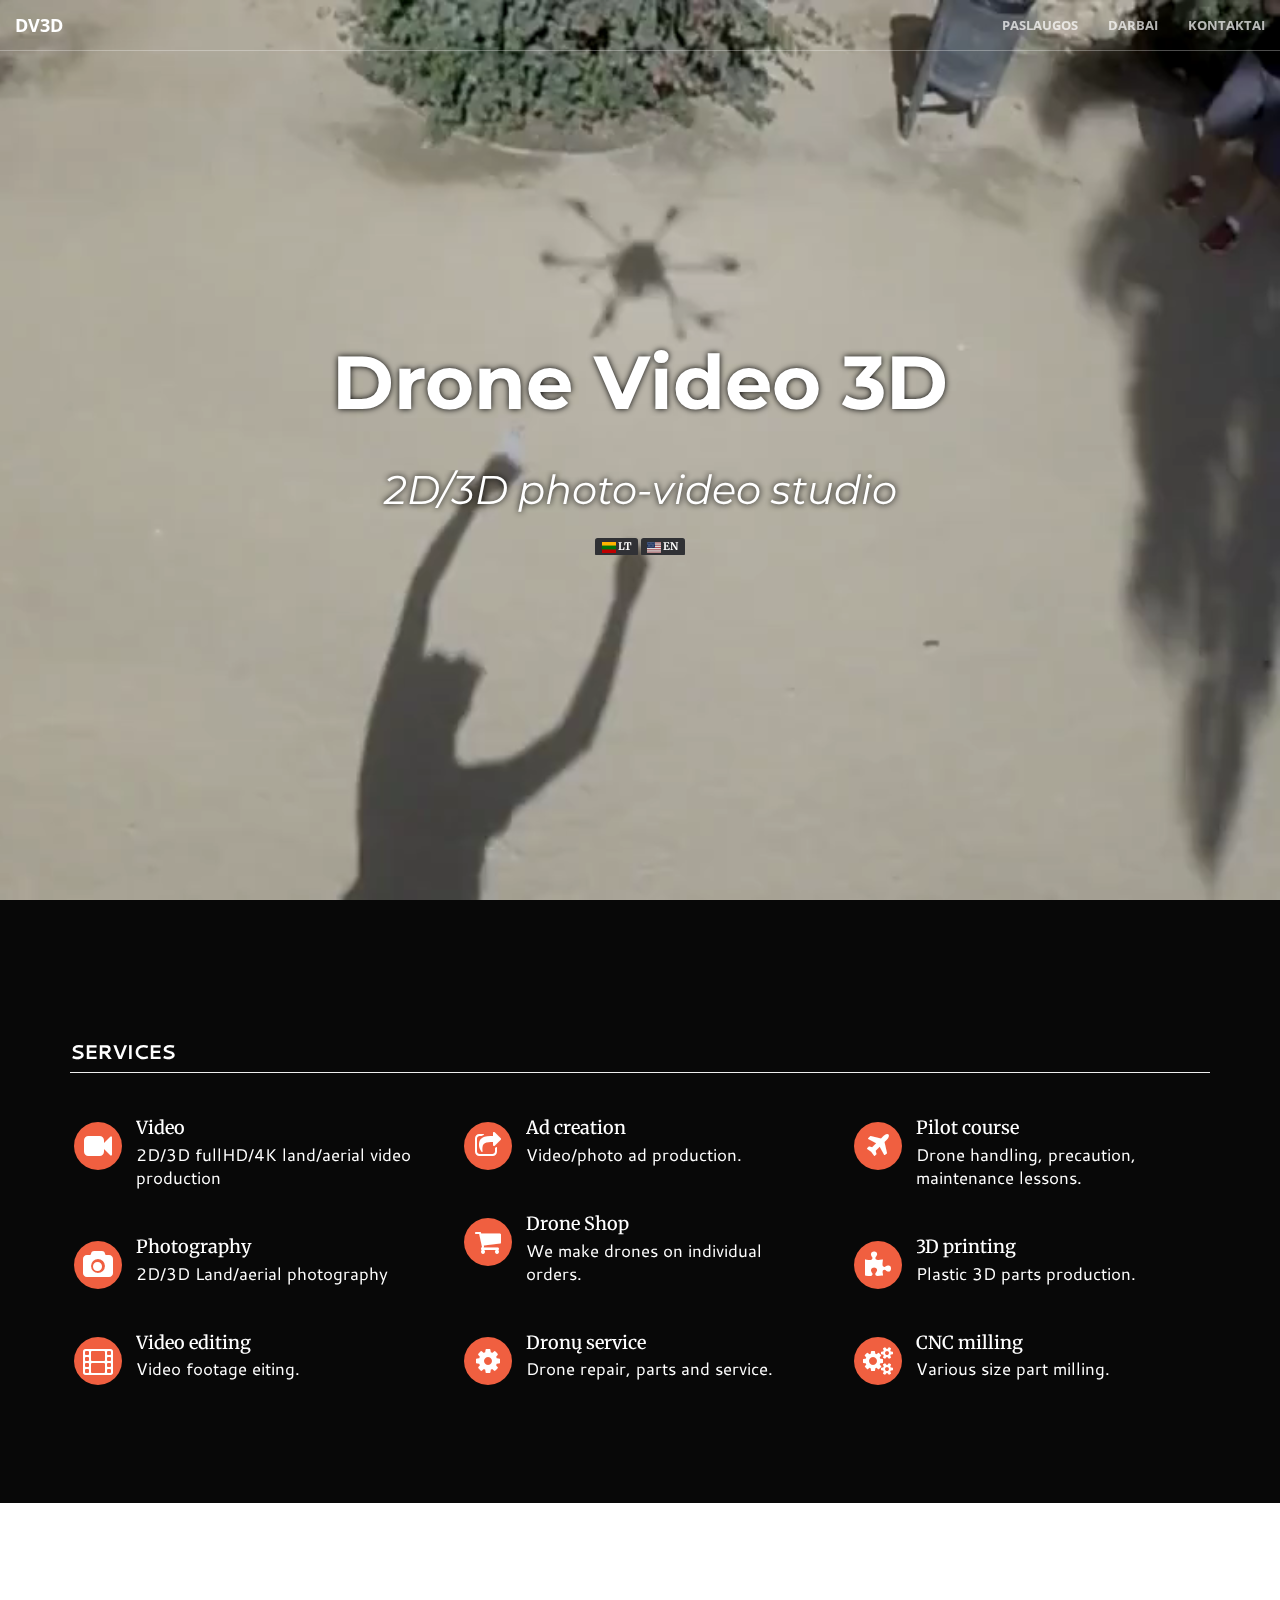
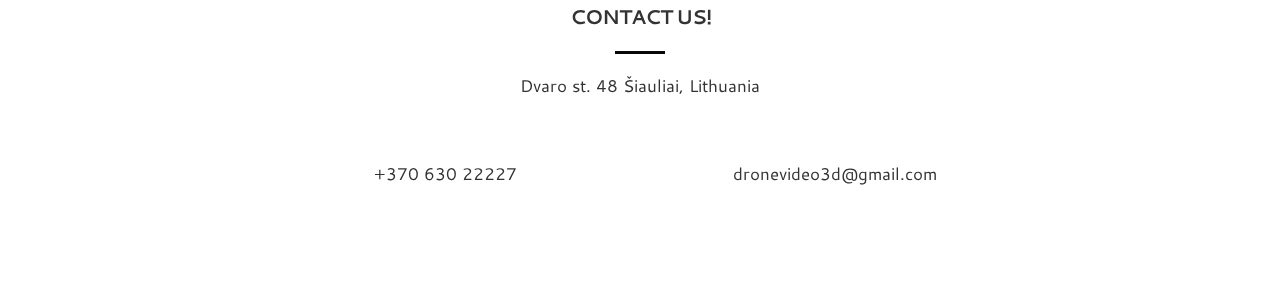
==== index.html @ a20c00ee "f" ====
<!DOCTYPE html>
<html lang="en">

<head>

    <meta charset="utf-8">
    <meta http-equiv="X-UA-Compatible" content="IE=edge">
    <meta name="viewport" content="width=device-width, initial-scale=1 maximum-scale=1, user-scalable=0">
    <meta name="description" content="">
    <meta name="author" content="google.com/+AndriusVenclauskas">
    <meta property="og:title" content="">
<meta property="og:site_name" content="">
<meta property="og:url" content="">
<meta property="og:description" content="">
<meta property="fb:app_id" content="">
<meta property="og:type" content="business.business">
 <meta property="og:image" content="" />
    <link rel="alternate" hreflang="x-default" href="" />
    <link rel="alternate" hreflang="lt" href="" />
    <link rel="alternate" hreflang="en" href="" />
    <link rel="alternate" hreflang="ru" href="" />

    <title>Drone Video 3D</title>

    
    <link rel="stylesheet" href="css/bootstrap.css" type="text/css">
<link href="https://fonts.googleapis.com/css?family=Montserrat:400,700" rel="stylesheet" type="text/css">
    
    <link href='http://fonts.googleapis.com/css?family=Open+Sans:300italic,400italic,600italic,700italic,800italic,400,300,600,700,800' rel='stylesheet' type='text/css'>
    <link href='http://fonts.googleapis.com/css?family=Merriweather:400,300,300italic,400italic,700,700italic,900,900italic' rel='stylesheet' type='text/css'>
    <link rel="stylesheet" href="font-awesome/css/font-awesome.min.css" type="text/css">

    <link href="http://fonts.googleapis.com/css?family=Fjalla+One|Cantarell:400,400italic,700italic,700" rel="stylesheet" type="text/css" />
    <link rel="stylesheet" href="css/animate.min.css" type="text/css">

    
    <link rel="stylesheet" href="css/creative.css" type="text/css">
    <link href="./css/flag-icon.css" rel="stylesheet">
    <!-- HTML5 Shim and Respond.js IE8 support of HTML5 elements and media queries -->
    <!-- WARNING: Respond.js doesn't work if you view the page via file:// -->
    <!--[if lt IE 9]>
    <script language="Javascript">

alert ("Jūsų naudojamos internetės naršyklės versija yra pasenusi!\nAtsinaujinkite naršyklę į vieną iš pateiktų, kad išvengtumėte naršymo sutrikimų:\nFirefox\nChrome\nOpera\nSafari\nInternet explorer 11")
</script>
        <script src="https://oss.maxcdn.com/libs/html5shiv/3.7.0/html5shiv.js"></script>
        <script src="https://oss.maxcdn.com/libs/respond.js/1.4.2/respond.min.js"></script>
    <![endif]-->

</head>

<body id="page-top">

    <nav id="mainNav" class="navbar navbar-default navbar-fixed-top">
        <div class="container-fluid">
            <!-- Brand and toggle get grouped for better mobile display -->
            <div class="navbar-header">
                <button type="button" class="navbar-toggle collapsed" data-toggle="collapse" data-target="#bs-example-navbar-collapse-1">
                    <span class="sr-only">Toggle navigation</span>
                    <span class="icon-bar"></span>
                    <span class="icon-bar"></span>
                    <span class="icon-bar"></span>
                </button>
                <a class="navbar-brand page-scroll" href="#page-top">DV3D</a>
            </div>

            <!-- Collect the nav links, forms, and other content for toggling -->
            <div class="collapse navbar-collapse" id="bs-example-navbar-collapse-1">
                <ul class="nav navbar-nav navbar-right">
                    <li>
                        <a class="page-scroll" href="#about">Paslaugos</a>
                    </li>
                    <li>
                        <a class="page-scroll" href="#portfolio">Darbai</a>
                    </li>
                    <li>
                        <a class="page-scroll" href="#contact">Kontaktai</a>
                    </li>
                </ul>
            </div>
            <!-- /.navbar-collapse -->
        </div>
        <!-- /.container-fluid -->
    </nav>

    <header>
        <video autoplay loop class="vfonas " id="vfonas">
<source src="/img/fopi.mp4" type="video/mp4">
</video>
        <div class="header-content">
            <div class="header-content-inner">
                <div class="intro-heading">Drone Video 3D</div>
            <div class="media">
                <div class="intro-leadin">2D/3D photo-video studio</div>
                <a href="http://www.dronevideo3d.com/lt"><span class="label label-primary"><span class="flag-icon flag-icon-lt"></span> LT</span></a>
                 <a href="http://www.dronevideo3d.com"><span class="label label-primary"><span class="flag-icon flag-icon-us"></span> EN</span></a>
            </div>
            </div>
        </div>
    </header>

    <section class="bg-primary" id="about">
        <div class="container">
            <div class="row">
            <div class="col-lg-12">
                <h2 class="page-header">Services</h2>
            </div>
            <div class="col-md-4">
                <div class="media">
                    <div class="pull-left">
                        <span class="fa-stack fa-2x">
                              <i class="fa fa-circle fa-stack-2x text-primary"></i>
                              <i class="fa fa-video-camera fa-stack-1x fa-inverse"></i>
                        </span> 
                    </div>
                    <div class="media-body">
                        <h4 class="media-heading">Video</h4>
                        <p>2D/3D fullHD/4K land/aerial video production</p>
                    </div>
                </div>
                <div class="media">
                    <div class="pull-left">
                        <span class="fa-stack fa-2x">
                              <i class="fa fa-circle fa-stack-2x text-primary"></i>
                              <i class="fa fa-camera fa-stack-1x fa-inverse"></i>
                        </span> 
                    </div>
                    <div class="media-body">
                        <h4 class="media-heading">Photography</h4>
                        <p>2D/3D Land/aerial photography</p>
                    </div>
                </div>
                <div class="media">
                    <div class="pull-left">
                        <span class="fa-stack fa-2x">
                              <i class="fa fa-circle fa-stack-2x text-primary"></i>
                              <i class="fa fa-film fa-stack-1x fa-inverse"></i>
                        </span> 
                    </div>
                    <div class="media-body">
                        <h4 class="media-heading">Video editing</h4>
                        <p>Video footage eiting. </p>
                    </div>
                </div>
            </div>
            <div class="col-md-4">
                <div class="media">
                    <div class="pull-left">
                        <span class="fa-stack fa-2x">
                              <i class="fa fa-circle fa-stack-2x text-primary"></i>
                              <i class="fa fa-share-square-o fa-stack-1x fa-inverse"></i>
                        </span> 
                    </div>
                    <div class="media-body">
                        <h4 class="media-heading">Ad creation</h4>
                        <p>Video/photo ad production.</p>
                    </div>
                </div>
                <div class="media">
                    <div class="pull-left">
                        <span class="fa-stack fa-2x">
                              <i class="fa fa-circle fa-stack-2x text-primary"></i>
                              <i class="fa fa-shopping-cart fa-stack-1x fa-inverse"></i>
                        </span> 
                    </div>
                    <div class="media-body">
                        <h4 class="media-heading">Drone Shop</h4>
                        <p>We make drones on individual orders.</p>
                    </div>
                </div>
                <div class="media">
                    <div class="pull-left">
                        <span class="fa-stack fa-2x">
                              <i class="fa fa-circle fa-stack-2x text-primary"></i>
                              <i class="fa fa-cog fa-stack-1x fa-inverse"></i>
                        </span> 
                    </div>
                    <div class="media-body">
                        <h4 class="media-heading">Dronų service</h4>
                        <p>Drone repair, parts and service.</p>
                    </div>
                </div>
            </div>
            <div class="col-md-4">
                <div class="media">
                    <div class="pull-left">
                        <span class="fa-stack fa-2x">
                              <i class="fa fa-circle fa-stack-2x text-primary"></i>
                              <i class="fa fa-plane fa-stack-1x fa-inverse"></i>
                        </span> 
                    </div>
                    <div class="media-body">
                        <h4 class="media-heading">Pilot course</h4>
                        <p>Drone handling, precaution, maintenance lessons.</p>
                    </div>
                </div>
                <div class="media">
                    <div class="pull-left">
                        <span class="fa-stack fa-2x">
                              <i class="fa fa-circle fa-stack-2x text-primary"></i>
                              <i class="fa fa-puzzle-piece fa-stack-1x fa-inverse"></i>
                        </span> 
                    </div>
                    <div class="media-body">
                        <h4 class="media-heading">3D printing</h4>
                        <p>Plastic 3D parts production.</p>
                    </div>
                </div>
                <div class="media">
                    <div class="pull-left">
                        <span class="fa-stack fa-2x">
                              <i class="fa fa-circle fa-stack-2x text-primary"></i>
                              <i class="fa fa-cogs fa-stack-1x fa-inverse"></i>
                        </span> 
                    </div>
                    <div class="media-body">
                        <h4 class="media-heading">CNC milling</h4>
                        <p>Various size part milling.</p>
                    </div>
                </div>
            </div>
        </div>
    </section>

    <section class="no-padding" id="portfolio">
        <div class="container-fluid">
            <div class="row no-gutter">
                <div class="col-lg-4 col-sm-6">
                    <a href="#Modal1" class="portfolio-box" data-toggle="modal">
                        <img src="http://i.ytimg.com/vi/PkCYW_QrJqM/0.jpg" class="img-responsive" alt="">
                        <div class="portfolio-box-caption">
                            <div class="portfolio-box-caption-content">
                                <div class="project-category text-faded">
                                    
                                </div>
                                <div class="project-name">
                                    Tarifa - Southernmost point of mainland Europe
                                </div>
                            </div>
                        </div>
                    </a>
                </div>
                <div class="col-lg-4 col-sm-6">
                    <a href="#Modal2" class="portfolio-box" data-toggle="modal">
                        <img src="http://i.ytimg.com/vi/vnoCSV2thCo/0.jpg" class="img-responsive" alt="">
                        <div class="portfolio-box-caption">
                            <div class="portfolio-box-caption-content">
                                <div class="project-category text-faded">
                                    
                                </div>
                                <div class="project-name">
                                    Amazing Drone video from Barcelona (Spain)
                                </div>
                            </div>
                        </div>
                    </a>
                </div>
                <div class="col-lg-4 col-sm-6">
                    <a href="#Modal3" class="portfolio-box" data-toggle="modal">
                        <img src="http://i.ytimg.com/vi/WgHYADia45c/0.jpg" class="img-responsive" alt="">
                        <div class="portfolio-box-caption">
                            <div class="portfolio-box-caption-content">
                                <div class="project-category text-faded">
                                    
                                </div>
                                <div class="project-name">
                                    Amazing Gibraltar (UK) with Drone multicopte
                                </div>
                            </div>
                        </div>
                    </a>
                </div>
                <div class="col-lg-4 col-sm-6">
                    <a href="#Modal4" class="portfolio-box" data-toggle="modal">
                        <img src="http://i.ytimg.com/vi/huvR7VLXQR0/0.jpg" class="img-responsive" alt="">
                        <div class="portfolio-box-caption">
                            <div class="portfolio-box-caption-content">
                                <div class="project-category text-faded">
                                    
                                </div>
                                <div class="project-name">
                                    Amazing Venise (Italy) from bird's-eye view
                                </div>
                            </div>
                        </div>
                    </a>
                </div>
                <div class="col-lg-4 col-sm-6">
                    <a href="#Modal5" class="portfolio-box" data-toggle="modal">
                        <img src="http://i.ytimg.com/vi/MnzIFCJSdZc/0.jpg" class="img-responsive" alt="">
                        <div class="portfolio-box-caption">
                            <div class="portfolio-box-caption-content">
                                <div class="project-category text-faded">
                                    
                                </div>
                                <div class="project-name">
                                    Amazing Drone video from Barcelona 3D
                                </div>
                            </div>
                        </div>
                    </a>
                </div>
                <div class="col-lg-4 col-sm-6">
                    <a href="#Modal6" class="portfolio-box" data-toggle="modal">
                        <img src="http://i.ytimg.com/vi/V2Mudc_g12U/0.jpg" class="img-responsive" alt="">
                        <div class="portfolio-box-caption">
                            <div class="portfolio-box-caption-content">
                                <div class="project-category text-faded">
                                    
                                </div>
                                <div class="project-name">
                                    Amazing Venise (Italy) 3D
                                </div>
                            </div>
                        </div>
                    </a>
                </div>
            </div>
        </div>
    </section>
   <!-- <aside>
<div class="container">
            <div class="row">
                <div class="col-md-3 col-sm-6">
                    <a href="#">
                        <img src="img/logos/envato.jpg" class="img-responsive" alt="">
                    </a>
                </div>
                <div class="col-md-3 col-sm-6">
                    <a href="#">
                        <img src="img/logos/designmodo.jpg" class="img-responsive" alt="">
                    </a>
                </div>
                <div class="col-md-3 col-sm-6">
                    <a href="#">
                        <img src="img/logos/themeforest.jpg" class="img-responsive" alt="">
                    </a>
                </div>
                <div class="col-md-3 col-sm-6">
                    <a href="#">
                        <img src="img/logos/creative-market.jpg" class="img-responsive" alt="">
                    </a>
                </div>
            </div>
        </div>
        </aside> -->
    

    <section id="contact">
        <div class="container">
            <div class="row">
                <div class="col-lg-8 col-lg-offset-2 text-center">
                    <h2 class="section-heading">Contact us!</h2>
                    <hr class="primary">
                    <p>Dvaro st. 48 Šiauliai, Lithuania</p>
                </div>
                <div class="col-lg-4 col-lg-offset-2 text-center">
                    <i class="fa fa-phone fa-3x wow bounceIn"></i>
                    <p>+370 630 22227</p>
                </div>
                <div class="col-lg-4 text-center">
                    <i class="fa fa-envelope-o fa-3x wow bounceIn" data-wow-delay=".1s"></i>
                    <p>dronevideo3d@gmail.com</p>
                </div>
            </div>
        </div>
    </section>


<!-- Modal 1 -->
    <div class="modal fade" id="Modal1" tabindex="-1" role="dialog" aria-hidden="true">
        <div class="modal-dialog">
        <div class="modal-content">
            
                        <div class="modal-body">   
                               <div class="flex-video widescreen"> 
                            <iframe src="https://www.youtube.com/embed/PkCYW_QrJqM" frameborder="0" allowfullscreen></iframe>
                        </div>
                            <div class="modal-footer">
                            <div class="text-center">
                            <button type="button" class="btn btn-primary" data-dismiss="modal"><i class="fa fa-times"></i> Close</button>
                           </div> 
                           </div>
                        </div>
        </div>
        </div>
    </div>
<!-- Modal 2 -->
    <div class="modal fade" id="Modal2" tabindex="-1" role="dialog" aria-hidden="true">
        <div class="modal-dialog">
        <div class="modal-content">
            
                        <div class="modal-body">  
                        <div class="flex-video widescreen"> 
                            <iframe src="https://www.youtube.com/embed/vnoCSV2thCo" frameborder="0" allowfullscreen></iframe>
                        </div>
                            <div class="modal-footer">
                            <div class="text-center">
                            <button type="button" class="btn btn-primary" data-dismiss="modal"><i class="fa fa-times"></i> Close</button>
                           </div> 
                           </div>
                        </div>
        </div>
        </div>
    </div>
    <!-- Modal 3 -->
    <div class="modal fade" id="Modal3" tabindex="-1" role="dialog" aria-hidden="true">
        <div class="modal-dialog">
        <div class="modal-content">
            
                        <div class="modal-body">  
                        <div class="flex-video widescreen"> 
                            <iframe src="https://www.youtube.com/embed/WgHYADia45c" frameborder="0" allowfullscreen></iframe>
                        </div>
                            <div class="modal-footer">
                            <div class="text-center">
                            <button type="button" class="btn btn-primary" data-dismiss="modal"><i class="fa fa-times"></i> Close</button>
                           </div> 
                           </div>
                        </div>
        </div>
        </div>
    </div>
    <!-- Modal 4 -->
    <div class="modal fade" id="Modal4" tabindex="-1" role="dialog" aria-hidden="true">
        <div class="modal-dialog">
        <div class="modal-content">
            
                        <div class="modal-body">  
                        <div class="flex-video widescreen"> 
                            <iframe src="https://www.youtube.com/embed/huvR7VLXQR0" frameborder="0" allowfullscreen></iframe>
                        </div>
                            <div class="modal-footer">
                            <div class="text-center">
                            <button type="button" class="btn btn-primary" data-dismiss="modal"><i class="fa fa-times"></i> Close</button>
                           </div> 
                           </div>
                        </div>
        </div>
        </div>
    </div>
    <!-- Modal 5 -->
    <div class="modal fade" id="Modal5" tabindex="-1" role="dialog" aria-hidden="true">
        <div class="modal-dialog">
        <div class="modal-content">
            
                        <div class="modal-body">  
                        <div class="flex-video widescreen">
                            <iframe src="https://www.youtube.com/embed/MnzIFCJSdZc" frameborder="0" allowfullscreen></iframe>
                        </div>
                            <div class="modal-footer">
                            <div class="text-center">
                            <button type="button" class="btn btn-primary" data-dismiss="modal"><i class="fa fa-times"></i> Close</button>
                           </div> 
                           </div>
                        </div>
        </div>
        </div>
    </div>
    <!-- Modal 6 -->
    <div class="modal fade" id="Modal6" tabindex="-1" role="dialog" aria-hidden="true">
        <div class="modal-dialog">
        <div class="modal-content">
            
                        <div class="modal-body">  
                        <div class="flex-video widescreen">
                            <iframe src="https://www.youtube.com/embed/V2Mudc_g12U" frameborder="0" allowfullscreen></iframe>
                        </div>
                            <div class="modal-footer">
                            <div class="text-center">
                            <button type="button" class="btn btn-primary" data-dismiss="modal"><i class="fa fa-times"></i> Close</button>
                           </div> 
                           </div>
                        </div>
        </div>
        </div>
    </div>
    
    <!-- jQuery -->
    <script src="js/jquery.js"></script>

    <!-- Bootstrap Core JavaScript -->
    <script src="js/bootstrap.min.js"></script>

    <!-- Plugin JavaScript -->
    <script src="js/jquery.easing.min.js"></script>
    <script src="js/jquery.fittext.js"></script>
    <script src="js/wow.min.js"></script>

    <!-- Custom Theme JavaScript -->
    <script src="js/creative.js"></script>

</body>

</html>
---- css/creative.css ----
/*!
 * Start Bootstrap - Creative Bootstrap Theme (http://startbootstrap.com)
 * Code licensed under the Apache License v2.0.
 * For details, see http://www.apache.org/licenses/LICENSE-2.0.
 */

html,
body {
    width: 100%;
    height: 100%;
}

body {
    font-family: Merriweather,'Helvetica Neue',Arial,sans-serif;
}


hr {
    max-width: 50px;
    border-color: #070707;
    border-width: 3px;
}

hr.light {
    border-color: #fff;
}

a {
    color: #f05f40;
    -webkit-transition: all .35s;
    -moz-transition: all .35s;
    transition: all .35s;
}

a:hover,
a:focus {
    color: #eb3812;
}

h1 {
    font-family: 'Fjalla One', sans-serif;
    font-weight: normal;
    text-transform: uppercase;
    line-height: 46px;
    font-size: 7243px;
    margin: 0 0 23px 0;
    }
h2 {
    font-family: 'Cantarell', sans-serif;
    font-weight: 700;
    font-size: 20px;
    line-height: 23px;
    text-transform: uppercase;
    letter-spacing: -1px;
    margin: 0 0 23px 0;
    }
p {
    font-family: 'Cantarell', sans-serif;
    font-size: 17px;
    line-height: 23px;
    margin: 0 0 23px 0;
    }

.bg-primary {
    background-color: #080808;
}

.bg-dark {
    color: #fff;
    background-color: #222;
}

.text-faded {
    color: rgba(255,255,255,.7);
}

section {
    padding: 100px 0;
}

aside {
    padding: 50px 0;
}

.no-padding {
    padding: 0;
}

.navbar-default {
    border-color: rgba(34,34,34,.05);
    font-family: 'Open Sans','Helvetica Neue',Arial,sans-serif;
    background-color: #fff;
    -webkit-transition: all .35s;
    -moz-transition: all .35s;
    transition: all .35s;
}

.navbar-default .navbar-header .navbar-brand {
    text-transform: uppercase;
    font-family: 'Open Sans','Helvetica Neue',Arial,sans-serif;
    font-weight: 700;
    color: #f05f40;
}

.navbar-default .navbar-header .navbar-brand:hover,
.navbar-default .navbar-header .navbar-brand:focus {
    color: #eb3812;
}

.navbar-default .nav > li>a,
.navbar-default .nav>li>a:focus {
    text-transform: uppercase;
    font-size: 13px;
    font-weight: 700;
    color: #222;
}

.navbar-default .nav > li>a:hover,
.navbar-default .nav>li>a:focus:hover {
    color: #f05f40;
}

.navbar-default .nav > li.active>a,
.navbar-default .nav>li.active>a:focus {
    color: #f05f40!important;
    background-color: transparent;
}

.navbar-default .nav > li.active>a:hover,
.navbar-default .nav>li.active>a:focus:hover {
    background-color: transparent;
}

@media(min-width:768px) {
    .navbar-default {
        border-color: rgba(255,255,255,.3);
        background-color: transparent;
    }

    .navbar-default .navbar-header .navbar-brand {
        color: rgba(255,255,255,.7);
    }

    .navbar-default .navbar-header .navbar-brand:hover,
    .navbar-default .navbar-header .navbar-brand:focus {
        color: #fff;
    }

    .navbar-default .nav > li>a,
    .navbar-default .nav>li>a:focus {
        color: rgba(255,255,255,.7);
    }

    .navbar-default .nav > li>a:hover,
    .navbar-default .nav>li>a:focus:hover {
        color: #fff;
    }

    .navbar-default.affix {
        border-color: rgba(34,34,34,.05);
        background-color: #fff;
    }

    .navbar-default.affix .navbar-header .navbar-brand {
        font-size: 14px;
        color: #f05f40;
    }

    .navbar-default.affix .navbar-header .navbar-brand:hover,
    .navbar-default.affix .navbar-header .navbar-brand:focus {
        color: #eb3812;
    }

    .navbar-default.affix .nav > li>a,
    .navbar-default.affix .nav>li>a:focus {
        color: #222;
    }

    .navbar-default.affix .nav > li>a:hover,
    .navbar-default.affix .nav>li>a:focus:hover {
        color: #f05f40;
    }
}

header {
    position: relative;
    width: 100%;
    min-height: auto;
    text-align: center;
    color: #fff;
    background-position: center;
    -webkit-background-size: cover;
    -moz-background-size: cover;
    background-size: cover;
    -o-background-size: cover;
}

header .header-content {
    position: relative;
    width: 100%;
    padding: 100px 15px;
    text-align: center;
}

header .header-content .header-content-inner h1 {
    margin-top: 0;
    margin-bottom: 0;
    text-transform: uppercase;
    font-weight: 700;
}

header .header-content .header-content-inner hr {
    margin: 30px auto;
}

header .header-content .header-content-inner p {
    margin-bottom: 50px;
    font-size: 16px;
    font-weight: 300;
    color: rgba(255,255,255,.7);
}

@media(min-width:768px) {
    header {
        min-height: 100%;
    }

    header .header-content {
        position: absolute;
        top: 50%;
        padding: 0 50px;
        -webkit-transform: translateY(-50%);
        -ms-transform: translateY(-50%);
        transform: translateY(-50%);
    }

    header .header-content .header-content-inner {
        margin-right: auto;
        margin-left: auto;
        max-width: 1000px;
    }

    header .header-content .header-content-inner p {
        margin-right: auto;
        margin-left: auto;
        max-width: 80%;
        font-size: 18px;
    }
}

.section-heading {
    margin-top: 0;
}

.service-box {
    margin: 50px auto 0;
    max-width: 400px;
}

@media(min-width:992px) {
    .service-box {
        margin: 20px auto 0;
    }
}

.service-box p {
    margin-bottom: 0;
}

.portfolio-box {
    display: block;
    position: relative;
    margin: 0 auto;
    max-width: 650px;
}

.portfolio-box .portfolio-box-caption {
    display: block;
    position: absolute;
    bottom: 0;
    width: 100%;
    height: 100%;
    text-align: center;
    color: #fff;
    opacity: 0;
    background: #222;
    -webkit-transition: all .35s;
    -moz-transition: all .35s;
    transition: all .35s;
}

.portfolio-box .portfolio-box-caption .portfolio-box-caption-content {
    position: absolute;
    top: 50%;
    width: 100%;
    text-align: center;
    transform: translateY(-50%);
}

.portfolio-box .portfolio-box-caption .portfolio-box-caption-content .project-category,
.portfolio-box .portfolio-box-caption .portfolio-box-caption-content .project-name {
    padding: 0 15px;
    font-family: 'Open Sans','Helvetica Neue',Arial,sans-serif;
}

.portfolio-box .portfolio-box-caption .portfolio-box-caption-content .project-category {
    text-transform: uppercase;
    font-size: 14px;
    font-weight: 600;
}

.portfolio-box .portfolio-box-caption .portfolio-box-caption-content .project-name {
    font-size: 18px;
}

.portfolio-box:hover .portfolio-box-caption {
    opacity: 0.9;
}

@media(min-width:768px) {
    .portfolio-box .portfolio-box-caption .portfolio-box-caption-content .project-category {
        font-size: 16px;
    }

    .portfolio-box .portfolio-box-caption .portfolio-box-caption-content .project-name {
        font-size: 22px;
    }
}

.call-to-action h2 {
    margin: 0 auto 20px;
}

.text-primary {
    color: #f05f40;
}

.no-gutter > [class*=col-] {
    padding-right: 0;
    padding-left: 0;
}

.btn-default {
    border-color: #fff;
    color: #222;
    background-color: #fff;
    -webkit-transition: all .35s;
    -moz-transition: all .35s;
    transition: all .35s;
}

.btn-default:hover,
.btn-default:focus,
.btn-default.focus,
.btn-default:active,
.btn-default.active,
.open > .dropdown-toggle.btn-default {
    border-color: #ededed;
    color: #222;
    background-color: #f2f2f2;
}

.btn-default:active,
.btn-default.active,
.open > .dropdown-toggle.btn-default {
    background-image: none;
}

.btn-default.disabled,
.btn-default[disabled],
fieldset[disabled] .btn-default,
.btn-default.disabled:hover,
.btn-default[disabled]:hover,
fieldset[disabled] .btn-default:hover,
.btn-default.disabled:focus,
.btn-default[disabled]:focus,
fieldset[disabled] .btn-default:focus,
.btn-default.disabled.focus,
.btn-default[disabled].focus,
fieldset[disabled] .btn-default.focus,
.btn-default.disabled:active,
.btn-default[disabled]:active,
fieldset[disabled] .btn-default:active,
.btn-default.disabled.active,
.btn-default[disabled].active,
fieldset[disabled] .btn-default.active {
    border-color: #fff;
    background-color: #fff;
}

.btn-default .badge {
    color: #fff;
    background-color: #222;
}

.btn-primary {
    border-color: #f05f40;
    color: #fff;
    background-color: #28292D;
    -webkit-transition: all .35s;
    -moz-transition: all .35s;
    transition: all .35s;
}

.btn-primary:hover,
.btn-primary:focus,
.btn-primary.focus,
.btn-primary:active,
.btn-primary.active,
.open > .dropdown-toggle.btn-primary {
    border-color: #ed431f;
    color: #fff;
    background-color: #070707;
}

.btn-primary:active,
.btn-primary.active,
.open > .dropdown-toggle.btn-primary {
    background-image: none;
}

.btn-primary.disabled,
.btn-primary[disabled],
fieldset[disabled] .btn-primary,
.btn-primary.disabled:hover,
.btn-primary[disabled]:hover,
fieldset[disabled] .btn-primary:hover,
.btn-primary.disabled:focus,
.btn-primary[disabled]:focus,
fieldset[disabled] .btn-primary:focus,
.btn-primary.disabled.focus,
.btn-primary[disabled].focus,
fieldset[disabled] .btn-primary.focus,
.btn-primary.disabled:active,
.btn-primary[disabled]:active,
fieldset[disabled] .btn-primary:active,
.btn-primary.disabled.active,
.btn-primary[disabled].active,
fieldset[disabled] .btn-primary.active {
    border-color: #f05f40;
    background-color: #f05f40;
}

.btn-primary .badge {
    color: #f05f40;
    background-color: #fff;
}

.btn {
    border: 0;
    border-radius: 300px;
    text-transform: uppercase;
    font-family: 'Open Sans','Helvetica Neue',Arial,sans-serif;
    font-weight: 700;
}

.btn-xl {
    padding: 15px 30px;
}

::-moz-selection {
    text-shadow: none;
    color: #fff;
    background: #222;
}

::selection {
    text-shadow: none;
    color: #fff;
    background: #222;
}

img::selection {
    color: #fff;
    background: 0 0;
}

img::-moz-selection {
    color: #fff;
    background: 0 0;
}

body {
    webkit-tap-highlight-color: #222;
   background-image: url("http://www.dronevideo3d.com/img/poster.jpg");
    background-repeat: no-repeat;
  -webkit-background-size: cover;
  -moz-background-size: cover;
  -o-background-size: cover;
  background-size: cover;
}
.mapsas {
    width: 100%;
    height: 450px;
    border: 0;
}
.video-thumbnail {
    position: relative;
}
.video-thumbnail .glyphicon {
    position: absolute;
    top: 50%;
    margin-top: -25px; /* half icon's height */
    left: 50%;
    margin-left: -25px; /* half icon's width */
    z-index: 999;
    color: white;
    font-size: 50px;
    transition: all .25s;
    opacity: .75;
}
.video-thumbnail:hover .glyphicon {
    opacity: 1;
}
.flex-video {
  position: relative;
  padding-top: 25px;
  padding-bottom: 67.5%;
  height: 0;
  margin-bottom: 16px;
  overflow: hidden;
}

.flex-video.widescreen { padding-bottom: 57.25%; }
.flex-video.vimeo { padding-top: 0; }

.flex-video iframe,
.flex-video object,
.flex-video embed {
  position: absolute;
  top: 0;
  left: 0;
  width: 100%;
  height: 100%;
}
@media only screen and (max-device-width: 800px), only screen and (device-width: 1024px) and (device-height: 600px), only screen and (width: 1280px) and (orientation: landscape), only screen and (device-width: 800px), only screen and (max-width: 767px) {
  .flex-video { padding-top: 0; }
}
.intro-heading {
    font-family: "Montserrat", "Helvetica Neue", Helvetica, Arial, sans-serif;
    text-shadow: 0px 0px 6px #000;
    font-weight: 700;
    font-size: 75px;
    line-height: 75px;
    margin-bottom: 50px;
}
.intro-leadin {
    font-family: "Montserrat", "Helvetica Neue", Helvetica, Arial, sans-serif;
    text-shadow: 0px 0px 6px #000;
    font-style: italic;
    font-size: 40px;
    line-height: 40px;
    margin-bottom: 25px;
}
---- css/flag-icon.css ----
.flag-icon-background {
  background-size: contain;
  background-position: 50%;
  background-repeat: no-repeat;
}
.flag-icon {
  background-size: contain;
  background-position: 50%;
  background-repeat: no-repeat;
  position: relative;
  display: inline-block;
  width: 1.33333333em;
  line-height: 1em;
}
.flag-icon:before {
  content: "\00a0";
}
.flag-icon.flag-icon-squared {
  width: 1em;
}
.flag-icon-ad {
  background-image: url(../flags/4x3/ad.svg);
}
.flag-icon-ad.flag-icon-squared {
  background-image: url(../flags/1x1/ad.svg);
}
.flag-icon-ae {
  background-image: url(../flags/4x3/ae.svg);
}
.flag-icon-ae.flag-icon-squared {
  background-image: url(../flags/1x1/ae.svg);
}
.flag-icon-af {
  background-image: url(../flags/4x3/af.svg);
}
.flag-icon-af.flag-icon-squared {
  background-image: url(../flags/1x1/af.svg);
}
.flag-icon-ag {
  background-image: url(../flags/4x3/ag.svg);
}
.flag-icon-ag.flag-icon-squared {
  background-image: url(../flags/1x1/ag.svg);
}
.flag-icon-ai {
  background-image: url(../flags/4x3/ai.svg);
}
.flag-icon-ai.flag-icon-squared {
  background-image: url(../flags/1x1/ai.svg);
}
.flag-icon-al {
  background-image: url(../flags/4x3/al.svg);
}
.flag-icon-al.flag-icon-squared {
  background-image: url(../flags/1x1/al.svg);
}
.flag-icon-am {
  background-image: url(../flags/4x3/am.svg);
}
.flag-icon-am.flag-icon-squared {
  background-image: url(../flags/1x1/am.svg);
}
.flag-icon-ao {
  background-image: url(../flags/4x3/ao.svg);
}
.flag-icon-ao.flag-icon-squared {
  background-image: url(../flags/1x1/ao.svg);
}
.flag-icon-aq {
  background-image: url(../flags/4x3/aq.svg);
}
.flag-icon-aq.flag-icon-squared {
  background-image: url(../flags/1x1/aq.svg);
}
.flag-icon-ar {
  background-image: url(../flags/4x3/ar.svg);
}
.flag-icon-ar.flag-icon-squared {
  background-image: url(../flags/1x1/ar.svg);
}
.flag-icon-as {
  background-image: url(../flags/4x3/as.svg);
}
.flag-icon-as.flag-icon-squared {
  background-image: url(../flags/1x1/as.svg);
}
.flag-icon-at {
  background-image: url(../flags/4x3/at.svg);
}
.flag-icon-at.flag-icon-squared {
  background-image: url(../flags/1x1/at.svg);
}
.flag-icon-au {
  background-image: url(../flags/4x3/au.svg);
}
.flag-icon-au.flag-icon-squared {
  background-image: url(../flags/1x1/au.svg);
}
.flag-icon-aw {
  background-image: url(../flags/4x3/aw.svg);
}
.flag-icon-aw.flag-icon-squared {
  background-image: url(../flags/1x1/aw.svg);
}
.flag-icon-ax {
  background-image: url(../flags/4x3/ax.svg);
}
.flag-icon-ax.flag-icon-squared {
  background-image: url(../flags/1x1/ax.svg);
}
.flag-icon-az {
  background-image: url(../flags/4x3/az.svg);
}
.flag-icon-az.flag-icon-squared {
  background-image: url(../flags/1x1/az.svg);
}
.flag-icon-ba {
  background-image: url(../flags/4x3/ba.svg);
}
.flag-icon-ba.flag-icon-squared {
  background-image: url(../flags/1x1/ba.svg);
}
.flag-icon-bb {
  background-image: url(../flags/4x3/bb.svg);
}
.flag-icon-bb.flag-icon-squared {
  background-image: url(../flags/1x1/bb.svg);
}
.flag-icon-bd {
  background-image: url(../flags/4x3/bd.svg);
}
.flag-icon-bd.flag-icon-squared {
  background-image: url(../flags/1x1/bd.svg);
}
.flag-icon-be {
  background-image: url(../flags/4x3/be.svg);
}
.flag-icon-be.flag-icon-squared {
  background-image: url(../flags/1x1/be.svg);
}
.flag-icon-bf {
  background-image: url(../flags/4x3/bf.svg);
}
.flag-icon-bf.flag-icon-squared {
  background-image: url(../flags/1x1/bf.svg);
}
.flag-icon-bg {
  background-image: url(../flags/4x3/bg.svg);
}
.flag-icon-bg.flag-icon-squared {
  background-image: url(../flags/1x1/bg.svg);
}
.flag-icon-bh {
  background-image: url(../flags/4x3/bh.svg);
}
.flag-icon-bh.flag-icon-squared {
  background-image: url(../flags/1x1/bh.svg);
}
.flag-icon-bi {
  background-image: url(../flags/4x3/bi.svg);
}
.flag-icon-bi.flag-icon-squared {
  background-image: url(../flags/1x1/bi.svg);
}
.flag-icon-bj {
  background-image: url(../flags/4x3/bj.svg);
}
.flag-icon-bj.flag-icon-squared {
  background-image: url(../flags/1x1/bj.svg);
}
.flag-icon-bl {
  background-image: url(../flags/4x3/bl.svg);
}
.flag-icon-bl.flag-icon-squared {
  background-image: url(../flags/1x1/bl.svg);
}
.flag-icon-bm {
  background-image: url(../flags/4x3/bm.svg);
}
.flag-icon-bm.flag-icon-squared {
  background-image: url(../flags/1x1/bm.svg);
}
.flag-icon-bn {
  background-image: url(../flags/4x3/bn.svg);
}
.flag-icon-bn.flag-icon-squared {
  background-image: url(../flags/1x1/bn.svg);
}
.flag-icon-bo {
  background-image: url(../flags/4x3/bo.svg);
}
.flag-icon-bo.flag-icon-squared {
  background-image: url(../flags/1x1/bo.svg);
}
.flag-icon-bq {
  background-image: url(../flags/4x3/bq.svg);
}
.flag-icon-bq.flag-icon-squared {
  background-image: url(../flags/1x1/bq.svg);
}
.flag-icon-br {
  background-image: url(../flags/4x3/br.svg);
}
.flag-icon-br.flag-icon-squared {
  background-image: url(../flags/1x1/br.svg);
}
.flag-icon-bs {
  background-image: url(../flags/4x3/bs.svg);
}
.flag-icon-bs.flag-icon-squared {
  background-image: url(../flags/1x1/bs.svg);
}
.flag-icon-bt {
  background-image: url(../flags/4x3/bt.svg);
}
.flag-icon-bt.flag-icon-squared {
  background-image: url(../flags/1x1/bt.svg);
}
.flag-icon-bv {
  background-image: url(../flags/4x3/bv.svg);
}
.flag-icon-bv.flag-icon-squared {
  background-image: url(../flags/1x1/bv.svg);
}
.flag-icon-bw {
  background-image: url(../flags/4x3/bw.svg);
}
.flag-icon-bw.flag-icon-squared {
  background-image: url(../flags/1x1/bw.svg);
}
.flag-icon-by {
  background-image: url(../flags/4x3/by.svg);
}
.flag-icon-by.flag-icon-squared {
  background-image: url(../flags/1x1/by.svg);
}
.flag-icon-bz {
  background-image: url(../flags/4x3/bz.svg);
}
.flag-icon-bz.flag-icon-squared {
  background-image: url(../flags/1x1/bz.svg);
}
.flag-icon-ca {
  background-image: url(../flags/4x3/ca.svg);
}
.flag-icon-ca.flag-icon-squared {
  background-image: url(../flags/1x1/ca.svg);
}
.flag-icon-cc {
  background-image: url(../flags/4x3/cc.svg);
}
.flag-icon-cc.flag-icon-squared {
  background-image: url(../flags/1x1/cc.svg);
}
.flag-icon-cd {
  background-image: url(../flags/4x3/cd.svg);
}
.flag-icon-cd.flag-icon-squared {
  background-image: url(../flags/1x1/cd.svg);
}
.flag-icon-cf {
  background-image: url(../flags/4x3/cf.svg);
}
.flag-icon-cf.flag-icon-squared {
  background-image: url(../flags/1x1/cf.svg);
}
.flag-icon-cg {
  background-image: url(../flags/4x3/cg.svg);
}
.flag-icon-cg.flag-icon-squared {
  background-image: url(../flags/1x1/cg.svg);
}
.flag-icon-ch {
  background-image: url(../flags/4x3/ch.svg);
}
.flag-icon-ch.flag-icon-squared {
  background-image: url(../flags/1x1/ch.svg);
}
.flag-icon-ci {
  background-image: url(../flags/4x3/ci.svg);
}
.flag-icon-ci.flag-icon-squared {
  background-image: url(../flags/1x1/ci.svg);
}
.flag-icon-ck {
  background-image: url(../flags/4x3/ck.svg);
}
.flag-icon-ck.flag-icon-squared {
  background-image: url(../flags/1x1/ck.svg);
}
.flag-icon-cl {
  background-image: url(../flags/4x3/cl.svg);
}
.flag-icon-cl.flag-icon-squared {
  background-image: url(../flags/1x1/cl.svg);
}
.flag-icon-cm {
  background-image: url(../flags/4x3/cm.svg);
}
.flag-icon-cm.flag-icon-squared {
  background-image: url(../flags/1x1/cm.svg);
}
.flag-icon-cn {
  background-image: url(../flags/4x3/cn.svg);
}
.flag-icon-cn.flag-icon-squared {
  background-image: url(../flags/1x1/cn.svg);
}
.flag-icon-co {
  background-image: url(../flags/4x3/co.svg);
}
.flag-icon-co.flag-icon-squared {
  background-image: url(../flags/1x1/co.svg);
}
.flag-icon-cr {
  background-image: url(../flags/4x3/cr.svg);
}
.flag-icon-cr.flag-icon-squared {
  background-image: url(../flags/1x1/cr.svg);
}
.flag-icon-cu {
  background-image: url(../flags/4x3/cu.svg);
}
.flag-icon-cu.flag-icon-squared {
  background-image: url(../flags/1x1/cu.svg);
}
.flag-icon-cv {
  background-image: url(../flags/4x3/cv.svg);
}
.flag-icon-cv.flag-icon-squared {
  background-image: url(../flags/1x1/cv.svg);
}
.flag-icon-cw {
  background-image: url(../flags/4x3/cw.svg);
}
.flag-icon-cw.flag-icon-squared {
  background-image: url(../flags/1x1/cw.svg);
}
.flag-icon-cx {
  background-image: url(../flags/4x3/cx.svg);
}
.flag-icon-cx.flag-icon-squared {
  background-image: url(../flags/1x1/cx.svg);
}
.flag-icon-cy {
  background-image: url(../flags/4x3/cy.svg);
}
.flag-icon-cy.flag-icon-squared {
  background-image: url(../flags/1x1/cy.svg);
}
.flag-icon-cz {
  background-image: url(../flags/4x3/cz.svg);
}
.flag-icon-cz.flag-icon-squared {
  background-image: url(../flags/1x1/cz.svg);
}
.flag-icon-de {
  background-image: url(../flags/4x3/de.svg);
}
.flag-icon-de.flag-icon-squared {
  background-image: url(../flags/1x1/de.svg);
}
.flag-icon-dj {
  background-image: url(../flags/4x3/dj.svg);
}
.flag-icon-dj.flag-icon-squared {
  background-image: url(../flags/1x1/dj.svg);
}
.flag-icon-dk {
  background-image: url(../flags/4x3/dk.svg);
}
.flag-icon-dk.flag-icon-squared {
  background-image: url(../flags/1x1/dk.svg);
}
.flag-icon-dm {
  background-image: url(../flags/4x3/dm.svg);
}
.flag-icon-dm.flag-icon-squared {
  background-image: url(../flags/1x1/dm.svg);
}
.flag-icon-do {
  background-image: url(../flags/4x3/do.svg);
}
.flag-icon-do.flag-icon-squared {
  background-image: url(../flags/1x1/do.svg);
}
.flag-icon-dz {
  background-image: url(../flags/4x3/dz.svg);
}
.flag-icon-dz.flag-icon-squared {
  background-image: url(../flags/1x1/dz.svg);
}
.flag-icon-ec {
  background-image: url(../flags/4x3/ec.svg);
}
.flag-icon-ec.flag-icon-squared {
  background-image: url(../flags/1x1/ec.svg);
}
.flag-icon-ee {
  background-image: url(../flags/4x3/ee.svg);
}
.flag-icon-ee.flag-icon-squared {
  background-image: url(../flags/1x1/ee.svg);
}
.flag-icon-eg {
  background-image: url(../flags/4x3/eg.svg);
}
.flag-icon-eg.flag-icon-squared {
  background-image: url(../flags/1x1/eg.svg);
}
.flag-icon-eh {
  background-image: url(../flags/4x3/eh.svg);
}
.flag-icon-eh.flag-icon-squared {
  background-image: url(../flags/1x1/eh.svg);
}
.flag-icon-er {
  background-image: url(../flags/4x3/er.svg);
}
.flag-icon-er.flag-icon-squared {
  background-image: url(../flags/1x1/er.svg);
}
.flag-icon-es {
  background-image: url(../flags/4x3/es.svg);
}
.flag-icon-es.flag-icon-squared {
  background-image: url(../flags/1x1/es.svg);
}
.flag-icon-et {
  background-image: url(../flags/4x3/et.svg);
}
.flag-icon-et.flag-icon-squared {
  background-image: url(../flags/1x1/et.svg);
}
.flag-icon-fi {
  background-image: url(../flags/4x3/fi.svg);
}
.flag-icon-fi.flag-icon-squared {
  background-image: url(../flags/1x1/fi.svg);
}
.flag-icon-fj {
  background-image: url(../flags/4x3/fj.svg);
}
.flag-icon-fj.flag-icon-squared {
  background-image: url(../flags/1x1/fj.svg);
}
.flag-icon-fk {
  background-image: url(../flags/4x3/fk.svg);
}
.flag-icon-fk.flag-icon-squared {
  background-image: url(../flags/1x1/fk.svg);
}
.flag-icon-fm {
  background-image: url(../flags/4x3/fm.svg);
}
.flag-icon-fm.flag-icon-squared {
  background-image: url(../flags/1x1/fm.svg);
}
.flag-icon-fo {
  background-image: url(../flags/4x3/fo.svg);
}
.flag-icon-fo.flag-icon-squared {
  background-image: url(../flags/1x1/fo.svg);
}
.flag-icon-fr {
  background-image: url(../flags/4x3/fr.svg);
}
.flag-icon-fr.flag-icon-squared {
  background-image: url(../flags/1x1/fr.svg);
}
.flag-icon-ga {
  background-image: url(../flags/4x3/ga.svg);
}
.flag-icon-ga.flag-icon-squared {
  background-image: url(../flags/1x1/ga.svg);
}
.flag-icon-gb {
  background-image: url(../flags/4x3/gb.svg);
}
.flag-icon-gb.flag-icon-squared {
  background-image: url(../flags/1x1/gb.svg);
}
.flag-icon-gd {
  background-image: url(../flags/4x3/gd.svg);
}
.flag-icon-gd.flag-icon-squared {
  background-image: url(../flags/1x1/gd.svg);
}
.flag-icon-ge {
  background-image: url(../flags/4x3/ge.svg);
}
.flag-icon-ge.flag-icon-squared {
  background-image: url(../flags/1x1/ge.svg);
}
.flag-icon-gf {
  background-image: url(../flags/4x3/gf.svg);
}
.flag-icon-gf.flag-icon-squared {
  background-image: url(../flags/1x1/gf.svg);
}
.flag-icon-gg {
  background-image: url(../flags/4x3/gg.svg);
}
.flag-icon-gg.flag-icon-squared {
  background-image: url(../flags/1x1/gg.svg);
}
.flag-icon-gh {
  background-image: url(../flags/4x3/gh.svg);
}
.flag-icon-gh.flag-icon-squared {
  background-image: url(../flags/1x1/gh.svg);
}
.flag-icon-gi {
  background-image: url(../flags/4x3/gi.svg);
}
.flag-icon-gi.flag-icon-squared {
  background-image: url(../flags/1x1/gi.svg);
}
.flag-icon-gl {
  background-image: url(../flags/4x3/gl.svg);
}
.flag-icon-gl.flag-icon-squared {
  background-image: url(../flags/1x1/gl.svg);
}
.flag-icon-gm {
  background-image: url(../flags/4x3/gm.svg);
}
.flag-icon-gm.flag-icon-squared {
  background-image: url(../flags/1x1/gm.svg);
}
.flag-icon-gn {
  background-image: url(../flags/4x3/gn.svg);
}
.flag-icon-gn.flag-icon-squared {
  background-image: url(../flags/1x1/gn.svg);
}
.flag-icon-gp {
  background-image: url(../flags/4x3/gp.svg);
}
.flag-icon-gp.flag-icon-squared {
  background-image: url(../flags/1x1/gp.svg);
}
.flag-icon-gq {
  background-image: url(../flags/4x3/gq.svg);
}
.flag-icon-gq.flag-icon-squared {
  background-image: url(../flags/1x1/gq.svg);
}
.flag-icon-gr {
  background-image: url(../flags/4x3/gr.svg);
}
.flag-icon-gr.flag-icon-squared {
  background-image: url(../flags/1x1/gr.svg);
}
.flag-icon-gs {
  background-image: url(../flags/4x3/gs.svg);
}
.flag-icon-gs.flag-icon-squared {
  background-image: url(../flags/1x1/gs.svg);
}
.flag-icon-gt {
  background-image: url(../flags/4x3/gt.svg);
}
.flag-icon-gt.flag-icon-squared {
  background-image: url(../flags/1x1/gt.svg);
}
.flag-icon-gu {
  background-image: url(../flags/4x3/gu.svg);
}
.flag-icon-gu.flag-icon-squared {
  background-image: url(../flags/1x1/gu.svg);
}
.flag-icon-gw {
  background-image: url(../flags/4x3/gw.svg);
}
.flag-icon-gw.flag-icon-squared {
  background-image: url(../flags/1x1/gw.svg);
}
.flag-icon-gy {
  background-image: url(../flags/4x3/gy.svg);
}
.flag-icon-gy.flag-icon-squared {
  background-image: url(../flags/1x1/gy.svg);
}
.flag-icon-hk {
  background-image: url(../flags/4x3/hk.svg);
}
.flag-icon-hk.flag-icon-squared {
  background-image: url(../flags/1x1/hk.svg);
}
.flag-icon-hm {
  background-image: url(../flags/4x3/hm.svg);
}
.flag-icon-hm.flag-icon-squared {
  background-image: url(../flags/1x1/hm.svg);
}
.flag-icon-hn {
  background-image: url(../flags/4x3/hn.svg);
}
.flag-icon-hn.flag-icon-squared {
  background-image: url(../flags/1x1/hn.svg);
}
.flag-icon-hr {
  background-image: url(../flags/4x3/hr.svg);
}
.flag-icon-hr.flag-icon-squared {
  background-image: url(../flags/1x1/hr.svg);
}
.flag-icon-ht {
  background-image: url(../flags/4x3/ht.svg);
}
.flag-icon-ht.flag-icon-squared {
  background-image: url(../flags/1x1/ht.svg);
}
.flag-icon-hu {
  background-image: url(../flags/4x3/hu.svg);
}
.flag-icon-hu.flag-icon-squared {
  background-image: url(../flags/1x1/hu.svg);
}
.flag-icon-id {
  background-image: url(../flags/4x3/id.svg);
}
.flag-icon-id.flag-icon-squared {
  background-image: url(../flags/1x1/id.svg);
}
.flag-icon-ie {
  background-image: url(../flags/4x3/ie.svg);
}
.flag-icon-ie.flag-icon-squared {
  background-image: url(../flags/1x1/ie.svg);
}
.flag-icon-il {
  background-image: url(../flags/4x3/il.svg);
}
.flag-icon-il.flag-icon-squared {
  background-image: url(../flags/1x1/il.svg);
}
.flag-icon-im {
  background-image: url(../flags/4x3/im.svg);
}
.flag-icon-im.flag-icon-squared {
  background-image: url(../flags/1x1/im.svg);
}
.flag-icon-in {
  background-image: url(../flags/4x3/in.svg);
}
.flag-icon-in.flag-icon-squared {
  background-image: url(../flags/1x1/in.svg);
}
.flag-icon-io {
  background-image: url(../flags/4x3/io.svg);
}
.flag-icon-io.flag-icon-squared {
  background-image: url(../flags/1x1/io.svg);
}
.flag-icon-iq {
  background-image: url(../flags/4x3/iq.svg);
}
.flag-icon-iq.flag-icon-squared {
  background-image: url(../flags/1x1/iq.svg);
}
.flag-icon-ir {
  background-image: url(../flags/4x3/ir.svg);
}
.flag-icon-ir.flag-icon-squared {
  background-image: url(../flags/1x1/ir.svg);
}
.flag-icon-is {
  background-image: url(../flags/4x3/is.svg);
}
.flag-icon-is.flag-icon-squared {
  background-image: url(../flags/1x1/is.svg);
}
.flag-icon-it {
  background-image: url(../flags/4x3/it.svg);
}
.flag-icon-it.flag-icon-squared {
  background-image: url(../flags/1x1/it.svg);
}
.flag-icon-je {
  background-image: url(../flags/4x3/je.svg);
}
.flag-icon-je.flag-icon-squared {
  background-image: url(../flags/1x1/je.svg);
}
.flag-icon-jm {
  background-image: url(../flags/4x3/jm.svg);
}
.flag-icon-jm.flag-icon-squared {
  background-image: url(../flags/1x1/jm.svg);
}
.flag-icon-jo {
  background-image: url(../flags/4x3/jo.svg);
}
.flag-icon-jo.flag-icon-squared {
  background-image: url(../flags/1x1/jo.svg);
}
.flag-icon-jp {
  background-image: url(../flags/4x3/jp.svg);
}
.flag-icon-jp.flag-icon-squared {
  background-image: url(../flags/1x1/jp.svg);
}
.flag-icon-ke {
  background-image: url(../flags/4x3/ke.svg);
}
.flag-icon-ke.flag-icon-squared {
  background-image: url(../flags/1x1/ke.svg);
}
.flag-icon-kg {
  background-image: url(../flags/4x3/kg.svg);
}
.flag-icon-kg.flag-icon-squared {
  background-image: url(../flags/1x1/kg.svg);
}
.flag-icon-kh {
  background-image: url(../flags/4x3/kh.svg);
}
.flag-icon-kh.flag-icon-squared {
  background-image: url(../flags/1x1/kh.svg);
}
.flag-icon-ki {
  background-image: url(../flags/4x3/ki.svg);
}
.flag-icon-ki.flag-icon-squared {
  background-image: url(../flags/1x1/ki.svg);
}
.flag-icon-km {
  background-image: url(../flags/4x3/km.svg);
}
.flag-icon-km.flag-icon-squared {
  background-image: url(../flags/1x1/km.svg);
}
.flag-icon-kn {
  background-image: url(../flags/4x3/kn.svg);
}
.flag-icon-kn.flag-icon-squared {
  background-image: url(../flags/1x1/kn.svg);
}
.flag-icon-kp {
  background-image: url(../flags/4x3/kp.svg);
}
.flag-icon-kp.flag-icon-squared {
  background-image: url(../flags/1x1/kp.svg);
}
.flag-icon-kr {
  background-image: url(../flags/4x3/kr.svg);
}
.flag-icon-kr.flag-icon-squared {
  background-image: url(../flags/1x1/kr.svg);
}
.flag-icon-kw {
  background-image: url(../flags/4x3/kw.svg);
}
.flag-icon-kw.flag-icon-squared {
  background-image: url(../flags/1x1/kw.svg);
}
.flag-icon-ky {
  background-image: url(../flags/4x3/ky.svg);
}
.flag-icon-ky.flag-icon-squared {
  background-image: url(../flags/1x1/ky.svg);
}
.flag-icon-kz {
  background-image: url(../flags/4x3/kz.svg);
}
.flag-icon-kz.flag-icon-squared {
  background-image: url(../flags/1x1/kz.svg);
}
.flag-icon-la {
  background-image: url(../flags/4x3/la.svg);
}
.flag-icon-la.flag-icon-squared {
  background-image: url(../flags/1x1/la.svg);
}
.flag-icon-lb {
  background-image: url(../flags/4x3/lb.svg);
}
.flag-icon-lb.flag-icon-squared {
  background-image: url(../flags/1x1/lb.svg);
}
.flag-icon-lc {
  background-image: url(../flags/4x3/lc.svg);
}
.flag-icon-lc.flag-icon-squared {
  background-image: url(../flags/1x1/lc.svg);
}
.flag-icon-li {
  background-image: url(../flags/4x3/li.svg);
}
.flag-icon-li.flag-icon-squared {
  background-image: url(../flags/1x1/li.svg);
}
.flag-icon-lk {
  background-image: url(../flags/4x3/lk.svg);
}
.flag-icon-lk.flag-icon-squared {
  background-image: url(../flags/1x1/lk.svg);
}
.flag-icon-lr {
  background-image: url(../flags/4x3/lr.svg);
}
.flag-icon-lr.flag-icon-squared {
  background-image: url(../flags/1x1/lr.svg);
}
.flag-icon-ls {
  background-image: url(../flags/4x3/ls.svg);
}
.flag-icon-ls.flag-icon-squared {
  background-image: url(../flags/1x1/ls.svg);
}
.flag-icon-lt {
  background-image: url(../flags/4x3/lt.svg);
}
.flag-icon-lt.flag-icon-squared {
  background-image: url(../flags/1x1/lt.svg);
}
.flag-icon-lu {
  background-image: url(../flags/4x3/lu.svg);
}
.flag-icon-lu.flag-icon-squared {
  background-image: url(../flags/1x1/lu.svg);
}
.flag-icon-lv {
  background-image: url(../flags/4x3/lv.svg);
}
.flag-icon-lv.flag-icon-squared {
  background-image: url(../flags/1x1/lv.svg);
}
.flag-icon-ly {
  background-image: url(../flags/4x3/ly.svg);
}
.flag-icon-ly.flag-icon-squared {
  background-image: url(../flags/1x1/ly.svg);
}
.flag-icon-ma {
  background-image: url(../flags/4x3/ma.svg);
}
.flag-icon-ma.flag-icon-squared {
  background-image: url(../flags/1x1/ma.svg);
}
.flag-icon-mc {
  background-image: url(../flags/4x3/mc.svg);
}
.flag-icon-mc.flag-icon-squared {
  background-image: url(../flags/1x1/mc.svg);
}
.flag-icon-md {
  background-image: url(../flags/4x3/md.svg);
}
.flag-icon-md.flag-icon-squared {
  background-image: url(../flags/1x1/md.svg);
}
.flag-icon-me {
  background-image: url(../flags/4x3/me.svg);
}
.flag-icon-me.flag-icon-squared {
  background-image: url(../flags/1x1/me.svg);
}
.flag-icon-mf {
  background-image: url(../flags/4x3/mf.svg);
}
.flag-icon-mf.flag-icon-squared {
  background-image: url(../flags/1x1/mf.svg);
}
.flag-icon-mg {
  background-image: url(../flags/4x3/mg.svg);
}
.flag-icon-mg.flag-icon-squared {
  background-image: url(../flags/1x1/mg.svg);
}
.flag-icon-mh {
  background-image: url(../flags/4x3/mh.svg);
}
.flag-icon-mh.flag-icon-squared {
  background-image: url(../flags/1x1/mh.svg);
}
.flag-icon-mk {
  background-image: url(../flags/4x3/mk.svg);
}
.flag-icon-mk.flag-icon-squared {
  background-image: url(../flags/1x1/mk.svg);
}
.flag-icon-ml {
  background-image: url(../flags/4x3/ml.svg);
}
.flag-icon-ml.flag-icon-squared {
  background-image: url(../flags/1x1/ml.svg);
}
.flag-icon-mm {
  background-image: url(../flags/4x3/mm.svg);
}
.flag-icon-mm.flag-icon-squared {
  background-image: url(../flags/1x1/mm.svg);
}
.flag-icon-mn {
  background-image: url(../flags/4x3/mn.svg);
}
.flag-icon-mn.flag-icon-squared {
  background-image: url(../flags/1x1/mn.svg);
}
.flag-icon-mo {
  background-image: url(../flags/4x3/mo.svg);
}
.flag-icon-mo.flag-icon-squared {
  background-image: url(../flags/1x1/mo.svg);
}
.flag-icon-mp {
  background-image: url(../flags/4x3/mp.svg);
}
.flag-icon-mp.flag-icon-squared {
  background-image: url(../flags/1x1/mp.svg);
}
.flag-icon-mq {
  background-image: url(../flags/4x3/mq.svg);
}
.flag-icon-mq.flag-icon-squared {
  background-image: url(../flags/1x1/mq.svg);
}
.flag-icon-mr {
  background-image: url(../flags/4x3/mr.svg);
}
.flag-icon-mr.flag-icon-squared {
  background-image: url(../flags/1x1/mr.svg);
}
.flag-icon-ms {
  background-image: url(../flags/4x3/ms.svg);
}
.flag-icon-ms.flag-icon-squared {
  background-image: url(../flags/1x1/ms.svg);
}
.flag-icon-mt {
  background-image: url(../flags/4x3/mt.svg);
}
.flag-icon-mt.flag-icon-squared {
  background-image: url(../flags/1x1/mt.svg);
}
.flag-icon-mu {
  background-image: url(../flags/4x3/mu.svg);
}
.flag-icon-mu.flag-icon-squared {
  background-image: url(../flags/1x1/mu.svg);
}
.flag-icon-mv {
  background-image: url(../flags/4x3/mv.svg);
}
.flag-icon-mv.flag-icon-squared {
  background-image: url(../flags/1x1/mv.svg);
}
.flag-icon-mw {
  background-image: url(../flags/4x3/mw.svg);
}
.flag-icon-mw.flag-icon-squared {
  background-image: url(../flags/1x1/mw.svg);
}
.flag-icon-mx {
  background-image: url(../flags/4x3/mx.svg);
}
.flag-icon-mx.flag-icon-squared {
  background-image: url(../flags/1x1/mx.svg);
}
.flag-icon-my {
  background-image: url(../flags/4x3/my.svg);
}
.flag-icon-my.flag-icon-squared {
  background-image: url(../flags/1x1/my.svg);
}
.flag-icon-mz {
  background-image: url(../flags/4x3/mz.svg);
}
.flag-icon-mz.flag-icon-squared {
  background-image: url(../flags/1x1/mz.svg);
}
.flag-icon-na {
  background-image: url(../flags/4x3/na.svg);
}
.flag-icon-na.flag-icon-squared {
  background-image: url(../flags/1x1/na.svg);
}
.flag-icon-nc {
  background-image: url(../flags/4x3/nc.svg);
}
.flag-icon-nc.flag-icon-squared {
  background-image: url(../flags/1x1/nc.svg);
}
.flag-icon-ne {
  background-image: url(../flags/4x3/ne.svg);
}
.flag-icon-ne.flag-icon-squared {
  background-image: url(../flags/1x1/ne.svg);
}
.flag-icon-nf {
  background-image: url(../flags/4x3/nf.svg);
}
.flag-icon-nf.flag-icon-squared {
  background-image: url(../flags/1x1/nf.svg);
}
.flag-icon-ng {
  background-image: url(../flags/4x3/ng.svg);
}
.flag-icon-ng.flag-icon-squared {
  background-image: url(../flags/1x1/ng.svg);
}
.flag-icon-ni {
  background-image: url(../flags/4x3/ni.svg);
}
.flag-icon-ni.flag-icon-squared {
  background-image: url(../flags/1x1/ni.svg);
}
.flag-icon-nl {
  background-image: url(../flags/4x3/nl.svg);
}
.flag-icon-nl.flag-icon-squared {
  background-image: url(../flags/1x1/nl.svg);
}
.flag-icon-no {
  background-image: url(../flags/4x3/no.svg);
}
.flag-icon-no.flag-icon-squared {
  background-image: url(../flags/1x1/no.svg);
}
.flag-icon-np {
  background-image: url(../flags/4x3/np.svg);
}
.flag-icon-np.flag-icon-squared {
  background-image: url(../flags/1x1/np.svg);
}
.flag-icon-nr {
  background-image: url(../flags/4x3/nr.svg);
}
.flag-icon-nr.flag-icon-squared {
  background-image: url(../flags/1x1/nr.svg);
}
.flag-icon-nu {
  background-image: url(../flags/4x3/nu.svg);
}
.flag-icon-nu.flag-icon-squared {
  background-image: url(../flags/1x1/nu.svg);
}
.flag-icon-nz {
  background-image: url(../flags/4x3/nz.svg);
}
.flag-icon-nz.flag-icon-squared {
  background-image: url(../flags/1x1/nz.svg);
}
.flag-icon-om {
  background-image: url(../flags/4x3/om.svg);
}
.flag-icon-om.flag-icon-squared {
  background-image: url(../flags/1x1/om.svg);
}
.flag-icon-pa {
  background-image: url(../flags/4x3/pa.svg);
}
.flag-icon-pa.flag-icon-squared {
  background-image: url(../flags/1x1/pa.svg);
}
.flag-icon-pe {
  background-image: url(../flags/4x3/pe.svg);
}
.flag-icon-pe.flag-icon-squared {
  background-image: url(../flags/1x1/pe.svg);
}
.flag-icon-pf {
  background-image: url(../flags/4x3/pf.svg);
}
.flag-icon-pf.flag-icon-squared {
  background-image: url(../flags/1x1/pf.svg);
}
.flag-icon-pg {
  background-image: url(../flags/4x3/pg.svg);
}
.flag-icon-pg.flag-icon-squared {
  background-image: url(../flags/1x1/pg.svg);
}
.flag-icon-ph {
  background-image: url(../flags/4x3/ph.svg);
}
.flag-icon-ph.flag-icon-squared {
  background-image: url(../flags/1x1/ph.svg);
}
.flag-icon-pk {
  background-image: url(../flags/4x3/pk.svg);
}
.flag-icon-pk.flag-icon-squared {
  background-image: url(../flags/1x1/pk.svg);
}
.flag-icon-pl {
  background-image: url(../flags/4x3/pl.svg);
}
.flag-icon-pl.flag-icon-squared {
  background-image: url(../flags/1x1/pl.svg);
}
.flag-icon-pm {
  background-image: url(../flags/4x3/pm.svg);
}
.flag-icon-pm.flag-icon-squared {
  background-image: url(../flags/1x1/pm.svg);
}
.flag-icon-pn {
  background-image: url(../flags/4x3/pn.svg);
}
.flag-icon-pn.flag-icon-squared {
  background-image: url(../flags/1x1/pn.svg);
}
.flag-icon-pr {
  background-image: url(../flags/4x3/pr.svg);
}
.flag-icon-pr.flag-icon-squared {
  background-image: url(../flags/1x1/pr.svg);
}
.flag-icon-ps {
  background-image: url(../flags/4x3/ps.svg);
}
.flag-icon-ps.flag-icon-squared {
  background-image: url(../flags/1x1/ps.svg);
}
.flag-icon-pt {
  background-image: url(../flags/4x3/pt.svg);
}
.flag-icon-pt.flag-icon-squared {
  background-image: url(../flags/1x1/pt.svg);
}
.flag-icon-pw {
  background-image: url(../flags/4x3/pw.svg);
}
.flag-icon-pw.flag-icon-squared {
  background-image: url(../flags/1x1/pw.svg);
}
.flag-icon-py {
  background-image: url(../flags/4x3/py.svg);
}
.flag-icon-py.flag-icon-squared {
  background-image: url(../flags/1x1/py.svg);
}
.flag-icon-qa {
  background-image: url(../flags/4x3/qa.svg);
}
.flag-icon-qa.flag-icon-squared {
  background-image: url(../flags/1x1/qa.svg);
}
.flag-icon-re {
  background-image: url(../flags/4x3/re.svg);
}
.flag-icon-re.flag-icon-squared {
  background-image: url(../flags/1x1/re.svg);
}
.flag-icon-ro {
  background-image: url(../flags/4x3/ro.svg);
}
.flag-icon-ro.flag-icon-squared {
  background-image: url(../flags/1x1/ro.svg);
}
.flag-icon-rs {
  background-image: url(../flags/4x3/rs.svg);
}
.flag-icon-rs.flag-icon-squared {
  background-image: url(../flags/1x1/rs.svg);
}
.flag-icon-ru {
  background-image: url(../flags/4x3/ru.svg);
}
.flag-icon-ru.flag-icon-squared {
  background-image: url(../flags/1x1/ru.svg);
}
.flag-icon-rw {
  background-image: url(../flags/4x3/rw.svg);
}
.flag-icon-rw.flag-icon-squared {
  background-image: url(../flags/1x1/rw.svg);
}
.flag-icon-sa {
  background-image: url(../flags/4x3/sa.svg);
}
.flag-icon-sa.flag-icon-squared {
  background-image: url(../flags/1x1/sa.svg);
}
.flag-icon-sb {
  background-image: url(../flags/4x3/sb.svg);
}
.flag-icon-sb.flag-icon-squared {
  background-image: url(../flags/1x1/sb.svg);
}
.flag-icon-sc {
  background-image: url(../flags/4x3/sc.svg);
}
.flag-icon-sc.flag-icon-squared {
  background-image: url(../flags/1x1/sc.svg);
}
.flag-icon-sd {
  background-image: url(../flags/4x3/sd.svg);
}
.flag-icon-sd.flag-icon-squared {
  background-image: url(../flags/1x1/sd.svg);
}
.flag-icon-se {
  background-image: url(../flags/4x3/se.svg);
}
.flag-icon-se.flag-icon-squared {
  background-image: url(../flags/1x1/se.svg);
}
.flag-icon-sg {
  background-image: url(../flags/4x3/sg.svg);
}
.flag-icon-sg.flag-icon-squared {
  background-image: url(../flags/1x1/sg.svg);
}
.flag-icon-sh {
  background-image: url(../flags/4x3/sh.svg);
}
.flag-icon-sh.flag-icon-squared {
  background-image: url(../flags/1x1/sh.svg);
}
.flag-icon-si {
  background-image: url(../flags/4x3/si.svg);
}
.flag-icon-si.flag-icon-squared {
  background-image: url(../flags/1x1/si.svg);
}
.flag-icon-sj {
  background-image: url(../flags/4x3/sj.svg);
}
.flag-icon-sj.flag-icon-squared {
  background-image: url(../flags/1x1/sj.svg);
}
.flag-icon-sk {
  background-image: url(../flags/4x3/sk.svg);
}
.flag-icon-sk.flag-icon-squared {
  background-image: url(../flags/1x1/sk.svg);
}
.flag-icon-sl {
  background-image: url(../flags/4x3/sl.svg);
}
.flag-icon-sl.flag-icon-squared {
  background-image: url(../flags/1x1/sl.svg);
}
.flag-icon-sm {
  background-image: url(../flags/4x3/sm.svg);
}
.flag-icon-sm.flag-icon-squared {
  background-image: url(../flags/1x1/sm.svg);
}
.flag-icon-sn {
  background-image: url(../flags/4x3/sn.svg);
}
.flag-icon-sn.flag-icon-squared {
  background-image: url(../flags/1x1/sn.svg);
}
.flag-icon-so {
  background-image: url(../flags/4x3/so.svg);
}
.flag-icon-so.flag-icon-squared {
  background-image: url(../flags/1x1/so.svg);
}
.flag-icon-sr {
  background-image: url(../flags/4x3/sr.svg);
}
.flag-icon-sr.flag-icon-squared {
  background-image: url(../flags/1x1/sr.svg);
}
.flag-icon-ss {
  background-image: url(../flags/4x3/ss.svg);
}
.flag-icon-ss.flag-icon-squared {
  background-image: url(../flags/1x1/ss.svg);
}
.flag-icon-st {
  background-image: url(../flags/4x3/st.svg);
}
.flag-icon-st.flag-icon-squared {
  background-image: url(../flags/1x1/st.svg);
}
.flag-icon-sv {
  background-image: url(../flags/4x3/sv.svg);
}
.flag-icon-sv.flag-icon-squared {
  background-image: url(../flags/1x1/sv.svg);
}
.flag-icon-sx {
  background-image: url(../flags/4x3/sx.svg);
}
.flag-icon-sx.flag-icon-squared {
  background-image: url(../flags/1x1/sx.svg);
}
.flag-icon-sy {
  background-image: url(../flags/4x3/sy.svg);
}
.flag-icon-sy.flag-icon-squared {
  background-image: url(../flags/1x1/sy.svg);
}
.flag-icon-sz {
  background-image: url(../flags/4x3/sz.svg);
}
.flag-icon-sz.flag-icon-squared {
  background-image: url(../flags/1x1/sz.svg);
}
.flag-icon-tc {
  background-image: url(../flags/4x3/tc.svg);
}
.flag-icon-tc.flag-icon-squared {
  background-image: url(../flags/1x1/tc.svg);
}
.flag-icon-td {
  background-image: url(../flags/4x3/td.svg);
}
.flag-icon-td.flag-icon-squared {
  background-image: url(../flags/1x1/td.svg);
}
.flag-icon-tf {
  background-image: url(../flags/4x3/tf.svg);
}
.flag-icon-tf.flag-icon-squared {
  background-image: url(../flags/1x1/tf.svg);
}
.flag-icon-tg {
  background-image: url(../flags/4x3/tg.svg);
}
.flag-icon-tg.flag-icon-squared {
  background-image: url(../flags/1x1/tg.svg);
}
.flag-icon-th {
  background-image: url(../flags/4x3/th.svg);
}
.flag-icon-th.flag-icon-squared {
  background-image: url(../flags/1x1/th.svg);
}
.flag-icon-tj {
  background-image: url(../flags/4x3/tj.svg);
}
.flag-icon-tj.flag-icon-squared {
  background-image: url(../flags/1x1/tj.svg);
}
.flag-icon-tk {
  background-image: url(../flags/4x3/tk.svg);
}
.flag-icon-tk.flag-icon-squared {
  background-image: url(../flags/1x1/tk.svg);
}
.flag-icon-tl {
  background-image: url(../flags/4x3/tl.svg);
}
.flag-icon-tl.flag-icon-squared {
  background-image: url(../flags/1x1/tl.svg);
}
.flag-icon-tm {
  background-image: url(../flags/4x3/tm.svg);
}
.flag-icon-tm.flag-icon-squared {
  background-image: url(../flags/1x1/tm.svg);
}
.flag-icon-tn {
  background-image: url(../flags/4x3/tn.svg);
}
.flag-icon-tn.flag-icon-squared {
  background-image: url(../flags/1x1/tn.svg);
}
.flag-icon-to {
  background-image: url(../flags/4x3/to.svg);
}
.flag-icon-to.flag-icon-squared {
  background-image: url(../flags/1x1/to.svg);
}
.flag-icon-tr {
  background-image: url(../flags/4x3/tr.svg);
}
.flag-icon-tr.flag-icon-squared {
  background-image: url(../flags/1x1/tr.svg);
}
.flag-icon-tt {
  background-image: url(../flags/4x3/tt.svg);
}
.flag-icon-tt.flag-icon-squared {
  background-image: url(../flags/1x1/tt.svg);
}
.flag-icon-tv {
  background-image: url(../flags/4x3/tv.svg);
}
.flag-icon-tv.flag-icon-squared {
  background-image: url(../flags/1x1/tv.svg);
}
.flag-icon-tw {
  background-image: url(../flags/4x3/tw.svg);
}
.flag-icon-tw.flag-icon-squared {
  background-image: url(../flags/1x1/tw.svg);
}
.flag-icon-tz {
  background-image: url(../flags/4x3/tz.svg);
}
.flag-icon-tz.flag-icon-squared {
  background-image: url(../flags/1x1/tz.svg);
}
.flag-icon-ua {
  background-image: url(../flags/4x3/ua.svg);
}
.flag-icon-ua.flag-icon-squared {
  background-image: url(../flags/1x1/ua.svg);
}
.flag-icon-ug {
  background-image: url(../flags/4x3/ug.svg);
}
.flag-icon-ug.flag-icon-squared {
  background-image: url(../flags/1x1/ug.svg);
}
.flag-icon-um {
  background-image: url(../flags/4x3/um.svg);
}
.flag-icon-um.flag-icon-squared {
  background-image: url(../flags/1x1/um.svg);
}
.flag-icon-us {
  background-image: url(../flags/4x3/us.svg);
}
.flag-icon-us.flag-icon-squared {
  background-image: url(../flags/1x1/us.svg);
}
.flag-icon-uy {
  background-image: url(../flags/4x3/uy.svg);
}
.flag-icon-uy.flag-icon-squared {
  background-image: url(../flags/1x1/uy.svg);
}
.flag-icon-uz {
  background-image: url(../flags/4x3/uz.svg);
}
.flag-icon-uz.flag-icon-squared {
  background-image: url(../flags/1x1/uz.svg);
}
.flag-icon-va {
  background-image: url(../flags/4x3/va.svg);
}
.flag-icon-va.flag-icon-squared {
  background-image: url(../flags/1x1/va.svg);
}
.flag-icon-vc {
  background-image: url(../flags/4x3/vc.svg);
}
.flag-icon-vc.flag-icon-squared {
  background-image: url(../flags/1x1/vc.svg);
}
.flag-icon-ve {
  background-image: url(../flags/4x3/ve.svg);
}
.flag-icon-ve.flag-icon-squared {
  background-image: url(../flags/1x1/ve.svg);
}
.flag-icon-vg {
  background-image: url(../flags/4x3/vg.svg);
}
.flag-icon-vg.flag-icon-squared {
  background-image: url(../flags/1x1/vg.svg);
}
.flag-icon-vi {
  background-image: url(../flags/4x3/vi.svg);
}
.flag-icon-vi.flag-icon-squared {
  background-image: url(../flags/1x1/vi.svg);
}
.flag-icon-vn {
  background-image: url(../flags/4x3/vn.svg);
}
.flag-icon-vn.flag-icon-squared {
  background-image: url(../flags/1x1/vn.svg);
}
.flag-icon-vu {
  background-image: url(../flags/4x3/vu.svg);
}
.flag-icon-vu.flag-icon-squared {
  background-image: url(../flags/1x1/vu.svg);
}
.flag-icon-wf {
  background-image: url(../flags/4x3/wf.svg);
}
.flag-icon-wf.flag-icon-squared {
  background-image: url(../flags/1x1/wf.svg);
}
.flag-icon-ws {
  background-image: url(../flags/4x3/ws.svg);
}
.flag-icon-ws.flag-icon-squared {
  background-image: url(../flags/1x1/ws.svg);
}
.flag-icon-ye {
  background-image: url(../flags/4x3/ye.svg);
}
.flag-icon-ye.flag-icon-squared {
  background-image: url(../flags/1x1/ye.svg);
}
.flag-icon-yt {
  background-image: url(../flags/4x3/yt.svg);
}
.flag-icon-yt.flag-icon-squared {
  background-image: url(../flags/1x1/yt.svg);
}
.flag-icon-za {
  background-image: url(../flags/4x3/za.svg);
}
.flag-icon-za.flag-icon-squared {
  background-image: url(../flags/1x1/za.svg);
}
.flag-icon-zm {
  background-image: url(../flags/4x3/zm.svg);
}
.flag-icon-zm.flag-icon-squared {
  background-image: url(../flags/1x1/zm.svg);
}
.flag-icon-zw {
  background-image: url(../flags/4x3/zw.svg);
}
.flag-icon-zw.flag-icon-squared {
  background-image: url(../flags/1x1/zw.svg);
}
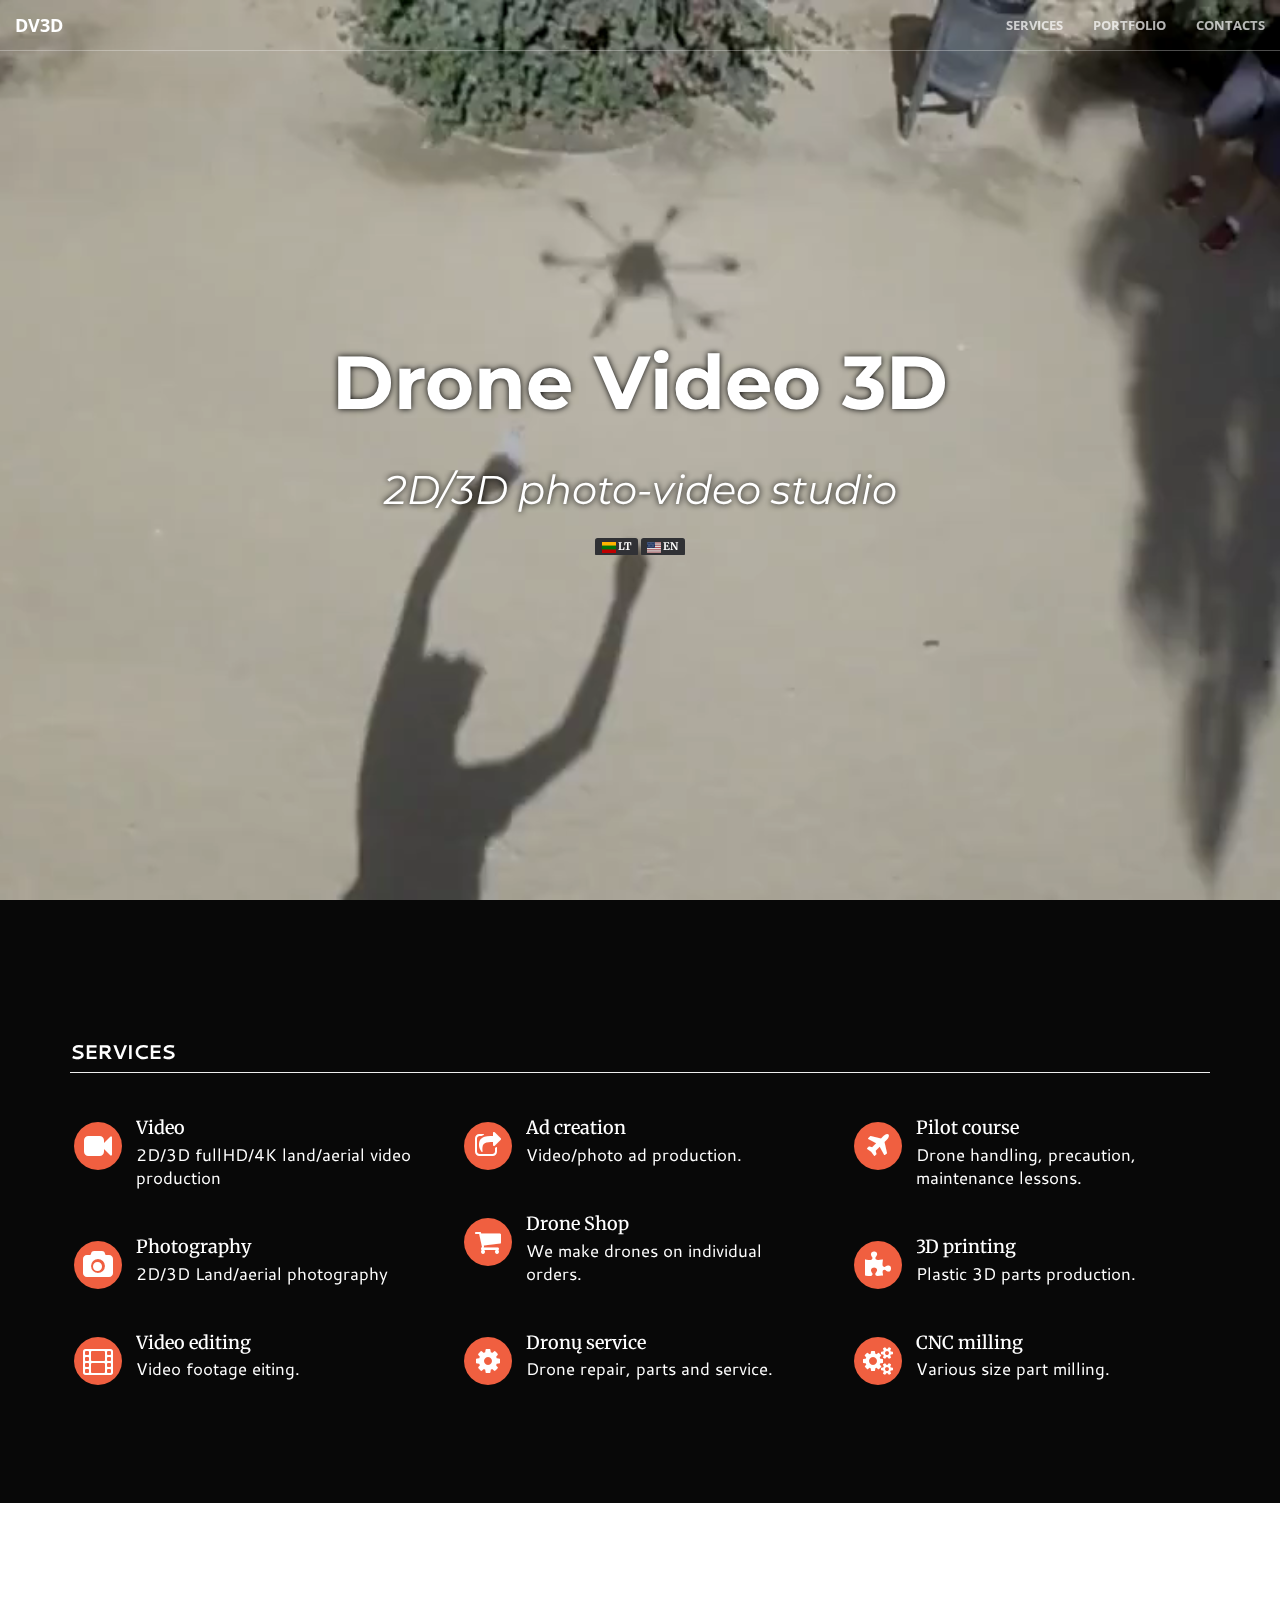
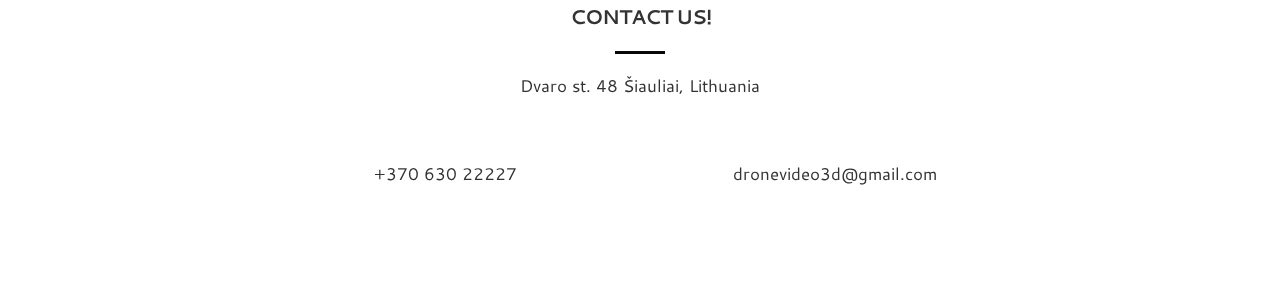
==== commit 0ff3aca4: "f" ====
--- a/index.html
+++ b/index.html
@@ -68,13 +68,13 @@
             <div class="collapse navbar-collapse" id="bs-example-navbar-collapse-1">
                 <ul class="nav navbar-nav navbar-right">
                     <li>
-                        <a class="page-scroll" href="#about">Paslaugos</a>
+                        <a class="page-scroll" href="#about">Services</a>
                     </li>
                     <li>
-                        <a class="page-scroll" href="#portfolio">Darbai</a>
+                        <a class="page-scroll" href="#portfolio">Portfolio</a>
                     </li>
                     <li>
-                        <a class="page-scroll" href="#contact">Kontaktai</a>
+                        <a class="page-scroll" href="#contact">Contacts</a>
                     </li>
                 </ul>
             </div>
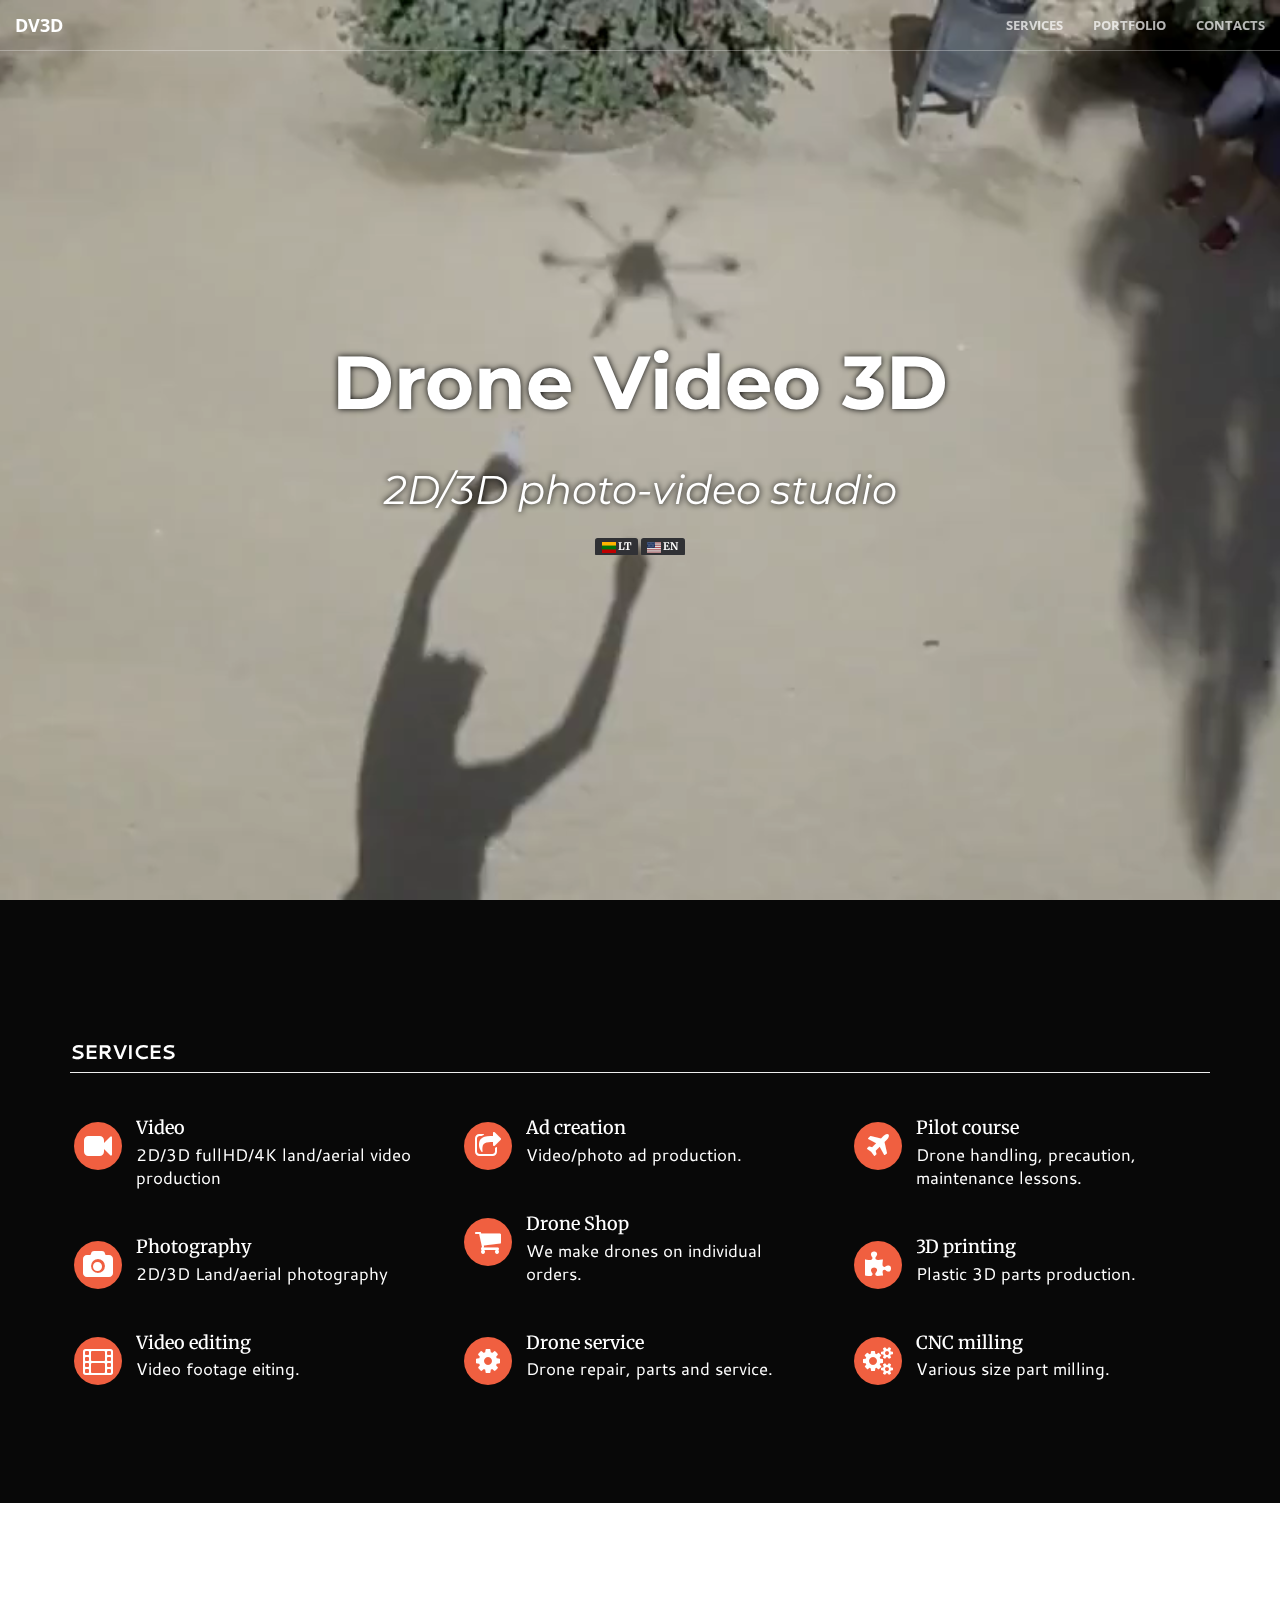
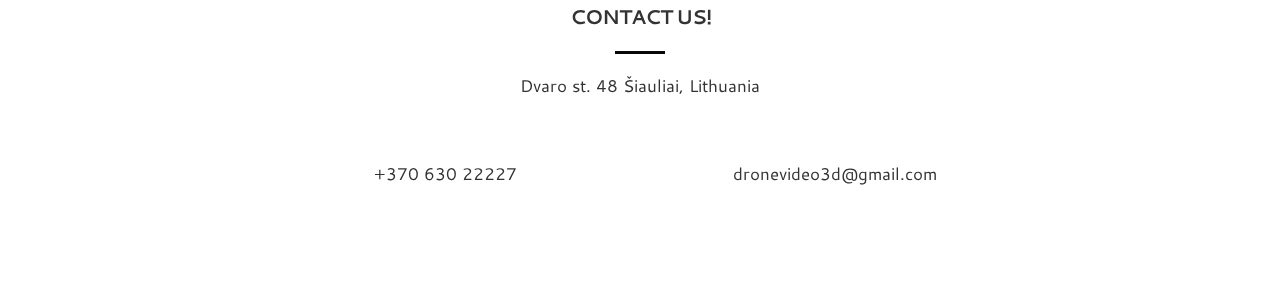
==== commit 5b6173cb: "f" ====
--- a/index.html
+++ b/index.html
@@ -176,7 +176,7 @@
                         </span> 
                     </div>
                     <div class="media-body">
-                        <h4 class="media-heading">Dronų service</h4>
+                        <h4 class="media-heading">Drone service</h4>
                         <p>Drone repair, parts and service.</p>
                     </div>
                 </div>
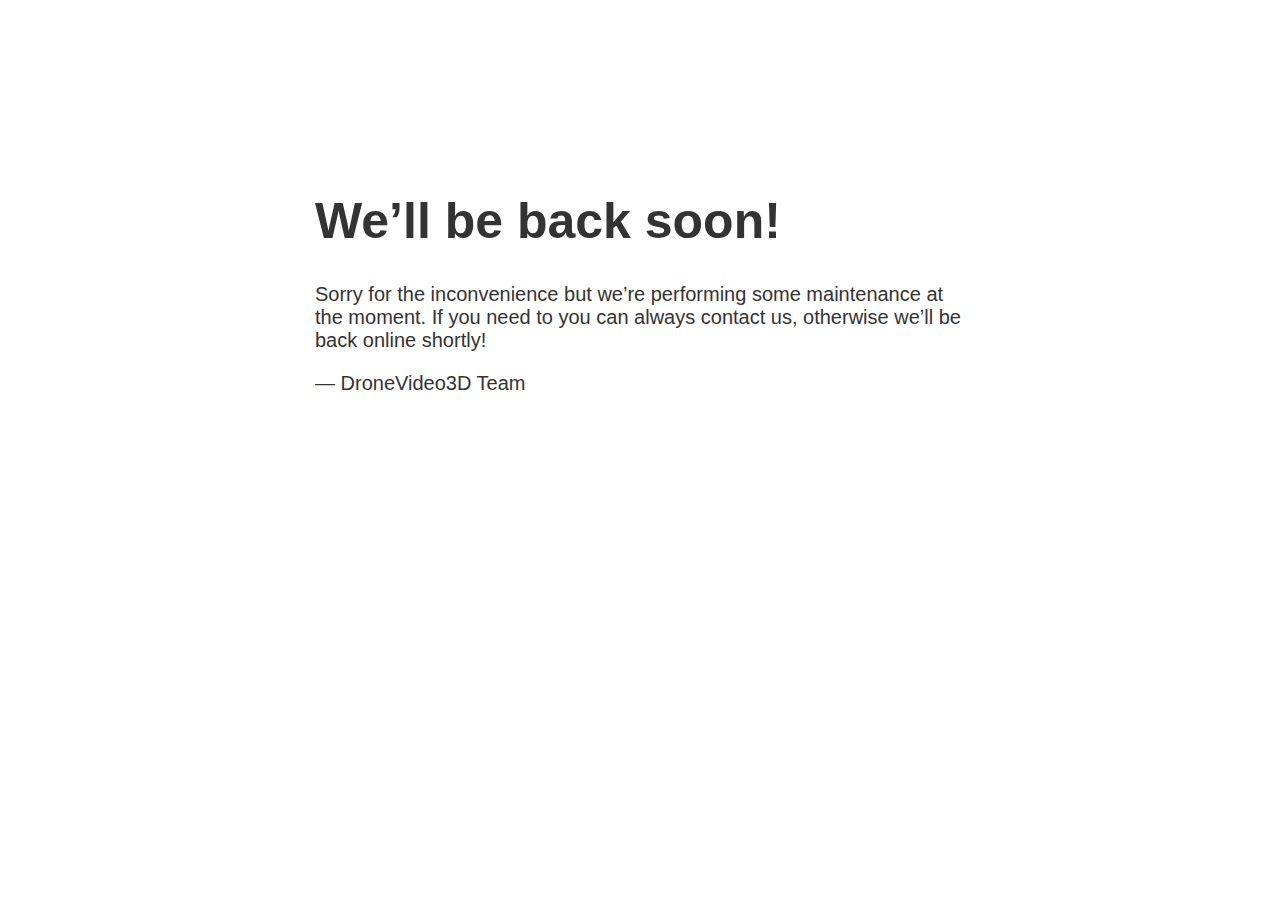
==== commit 80efa0b5: "a" ====
--- a/index.html
+++ b/index.html
@@ -1,495 +1,18 @@
-<!DOCTYPE html>
-<html lang="en">
+<!doctype html>
+<title>Site Maintenance</title>
+<style>
+  body { text-align: center; padding: 150px; }
+  h1 { font-size: 50px; }
+  body { font: 20px Helvetica, sans-serif; color: #333; }
+  article { display: block; text-align: left; width: 650px; margin: 0 auto; }
+  a { color: #dc8100; text-decoration: none; }
+  a:hover { color: #333; text-decoration: none; }
+</style>
 
-<head>
-
-    <meta charset="utf-8">
-    <meta http-equiv="X-UA-Compatible" content="IE=edge">
-    <meta name="viewport" content="width=device-width, initial-scale=1 maximum-scale=1, user-scalable=0">
-    <meta name="description" content="">
-    <meta name="author" content="google.com/+AndriusVenclauskas">
-    <meta property="og:title" content="">
-<meta property="og:site_name" content="">
-<meta property="og:url" content="">
-<meta property="og:description" content="">
-<meta property="fb:app_id" content="">
-<meta property="og:type" content="business.business">
- <meta property="og:image" content="" />
-    <link rel="alternate" hreflang="x-default" href="" />
-    <link rel="alternate" hreflang="lt" href="" />
-    <link rel="alternate" hreflang="en" href="" />
-    <link rel="alternate" hreflang="ru" href="" />
-
-    <title>Drone Video 3D</title>
-
-    
-    <link rel="stylesheet" href="css/bootstrap.css" type="text/css">
-<link href="https://fonts.googleapis.com/css?family=Montserrat:400,700" rel="stylesheet" type="text/css">
-    
-    <link href='http://fonts.googleapis.com/css?family=Open+Sans:300italic,400italic,600italic,700italic,800italic,400,300,600,700,800' rel='stylesheet' type='text/css'>
-    <link href='http://fonts.googleapis.com/css?family=Merriweather:400,300,300italic,400italic,700,700italic,900,900italic' rel='stylesheet' type='text/css'>
-    <link rel="stylesheet" href="font-awesome/css/font-awesome.min.css" type="text/css">
-
-    <link href="http://fonts.googleapis.com/css?family=Fjalla+One|Cantarell:400,400italic,700italic,700" rel="stylesheet" type="text/css" />
-    <link rel="stylesheet" href="css/animate.min.css" type="text/css">
-
-    
-    <link rel="stylesheet" href="css/creative.css" type="text/css">
-    <link href="./css/flag-icon.css" rel="stylesheet">
-    <!-- HTML5 Shim and Respond.js IE8 support of HTML5 elements and media queries -->
-    <!-- WARNING: Respond.js doesn't work if you view the page via file:// -->
-    <!--[if lt IE 9]>
-    <script language="Javascript">
-
-alert ("Jūsų naudojamos internetės naršyklės versija yra pasenusi!\nAtsinaujinkite naršyklę į vieną iš pateiktų, kad išvengtumėte naršymo sutrikimų:\nFirefox\nChrome\nOpera\nSafari\nInternet explorer 11")
-</script>
-        <script src="https://oss.maxcdn.com/libs/html5shiv/3.7.0/html5shiv.js"></script>
-        <script src="https://oss.maxcdn.com/libs/respond.js/1.4.2/respond.min.js"></script>
-    <![endif]-->
-
-</head>
-
-<body id="page-top">
-
-    <nav id="mainNav" class="navbar navbar-default navbar-fixed-top">
-        <div class="container-fluid">
-            <!-- Brand and toggle get grouped for better mobile display -->
-            <div class="navbar-header">
-                <button type="button" class="navbar-toggle collapsed" data-toggle="collapse" data-target="#bs-example-navbar-collapse-1">
-                    <span class="sr-only">Toggle navigation</span>
-                    <span class="icon-bar"></span>
-                    <span class="icon-bar"></span>
-                    <span class="icon-bar"></span>
-                </button>
-                <a class="navbar-brand page-scroll" href="#page-top">DV3D</a>
-            </div>
-
-            <!-- Collect the nav links, forms, and other content for toggling -->
-            <div class="collapse navbar-collapse" id="bs-example-navbar-collapse-1">
-                <ul class="nav navbar-nav navbar-right">
-                    <li>
-                        <a class="page-scroll" href="#about">Services</a>
-                    </li>
-                    <li>
-                        <a class="page-scroll" href="#portfolio">Portfolio</a>
-                    </li>
-                    <li>
-                        <a class="page-scroll" href="#contact">Contacts</a>
-                    </li>
-                </ul>
-            </div>
-            <!-- /.navbar-collapse -->
-        </div>
-        <!-- /.container-fluid -->
-    </nav>
-
-    <header>
-        <video autoplay loop class="vfonas " id="vfonas">
-<source src="/img/fopi.mp4" type="video/mp4">
-</video>
-        <div class="header-content">
-            <div class="header-content-inner">
-                <div class="intro-heading">Drone Video 3D</div>
-            <div class="media">
-                <div class="intro-leadin">2D/3D photo-video studio</div>
-                <a href="http://www.dronevideo3d.com/lt"><span class="label label-primary"><span class="flag-icon flag-icon-lt"></span> LT</span></a>
-                 <a href="http://www.dronevideo3d.com"><span class="label label-primary"><span class="flag-icon flag-icon-us"></span> EN</span></a>
-            </div>
-            </div>
-        </div>
-    </header>
-
-    <section class="bg-primary" id="about">
-        <div class="container">
-            <div class="row">
-            <div class="col-lg-12">
-                <h2 class="page-header">Services</h2>
-            </div>
-            <div class="col-md-4">
-                <div class="media">
-                    <div class="pull-left">
-                        <span class="fa-stack fa-2x">
-                              <i class="fa fa-circle fa-stack-2x text-primary"></i>
-                              <i class="fa fa-video-camera fa-stack-1x fa-inverse"></i>
-                        </span> 
-                    </div>
-                    <div class="media-body">
-                        <h4 class="media-heading">Video</h4>
-                        <p>2D/3D fullHD/4K land/aerial video production</p>
-                    </div>
-                </div>
-                <div class="media">
-                    <div class="pull-left">
-                        <span class="fa-stack fa-2x">
-                              <i class="fa fa-circle fa-stack-2x text-primary"></i>
-                              <i class="fa fa-camera fa-stack-1x fa-inverse"></i>
-                        </span> 
-                    </div>
-                    <div class="media-body">
-                        <h4 class="media-heading">Photography</h4>
-                        <p>2D/3D Land/aerial photography</p>
-                    </div>
-                </div>
-                <div class="media">
-                    <div class="pull-left">
-                        <span class="fa-stack fa-2x">
-                              <i class="fa fa-circle fa-stack-2x text-primary"></i>
-                              <i class="fa fa-film fa-stack-1x fa-inverse"></i>
-                        </span> 
-                    </div>
-                    <div class="media-body">
-                        <h4 class="media-heading">Video editing</h4>
-                        <p>Video footage eiting. </p>
-                    </div>
-                </div>
-            </div>
-            <div class="col-md-4">
-                <div class="media">
-                    <div class="pull-left">
-                        <span class="fa-stack fa-2x">
-                              <i class="fa fa-circle fa-stack-2x text-primary"></i>
-                              <i class="fa fa-share-square-o fa-stack-1x fa-inverse"></i>
-                        </span> 
-                    </div>
-                    <div class="media-body">
-                        <h4 class="media-heading">Ad creation</h4>
-                        <p>Video/photo ad production.</p>
-                    </div>
-                </div>
-                <div class="media">
-                    <div class="pull-left">
-                        <span class="fa-stack fa-2x">
-                              <i class="fa fa-circle fa-stack-2x text-primary"></i>
-                              <i class="fa fa-shopping-cart fa-stack-1x fa-inverse"></i>
-                        </span> 
-                    </div>
-                    <div class="media-body">
-                        <h4 class="media-heading">Drone Shop</h4>
-                        <p>We make drones on individual orders.</p>
-                    </div>
-                </div>
-                <div class="media">
-                    <div class="pull-left">
-                        <span class="fa-stack fa-2x">
-                              <i class="fa fa-circle fa-stack-2x text-primary"></i>
-                              <i class="fa fa-cog fa-stack-1x fa-inverse"></i>
-                        </span> 
-                    </div>
-                    <div class="media-body">
-                        <h4 class="media-heading">Drone service</h4>
-                        <p>Drone repair, parts and service.</p>
-                    </div>
-                </div>
-            </div>
-            <div class="col-md-4">
-                <div class="media">
-                    <div class="pull-left">
-                        <span class="fa-stack fa-2x">
-                              <i class="fa fa-circle fa-stack-2x text-primary"></i>
-                              <i class="fa fa-plane fa-stack-1x fa-inverse"></i>
-                        </span> 
-                    </div>
-                    <div class="media-body">
-                        <h4 class="media-heading">Pilot course</h4>
-                        <p>Drone handling, precaution, maintenance lessons.</p>
-                    </div>
-                </div>
-                <div class="media">
-                    <div class="pull-left">
-                        <span class="fa-stack fa-2x">
-                              <i class="fa fa-circle fa-stack-2x text-primary"></i>
-                              <i class="fa fa-puzzle-piece fa-stack-1x fa-inverse"></i>
-                        </span> 
-                    </div>
-                    <div class="media-body">
-                        <h4 class="media-heading">3D printing</h4>
-                        <p>Plastic 3D parts production.</p>
-                    </div>
-                </div>
-                <div class="media">
-                    <div class="pull-left">
-                        <span class="fa-stack fa-2x">
-                              <i class="fa fa-circle fa-stack-2x text-primary"></i>
-                              <i class="fa fa-cogs fa-stack-1x fa-inverse"></i>
-                        </span> 
-                    </div>
-                    <div class="media-body">
-                        <h4 class="media-heading">CNC milling</h4>
-                        <p>Various size part milling.</p>
-                    </div>
-                </div>
-            </div>
-        </div>
-    </section>
-
-    <section class="no-padding" id="portfolio">
-        <div class="container-fluid">
-            <div class="row no-gutter">
-                <div class="col-lg-4 col-sm-6">
-                    <a href="#Modal1" class="portfolio-box" data-toggle="modal">
-                        <img src="http://i.ytimg.com/vi/PkCYW_QrJqM/0.jpg" class="img-responsive" alt="">
-                        <div class="portfolio-box-caption">
-                            <div class="portfolio-box-caption-content">
-                                <div class="project-category text-faded">
-                                    
-                                </div>
-                                <div class="project-name">
-                                    Tarifa - Southernmost point of mainland Europe
-                                </div>
-                            </div>
-                        </div>
-                    </a>
-                </div>
-                <div class="col-lg-4 col-sm-6">
-                    <a href="#Modal2" class="portfolio-box" data-toggle="modal">
-                        <img src="http://i.ytimg.com/vi/vnoCSV2thCo/0.jpg" class="img-responsive" alt="">
-                        <div class="portfolio-box-caption">
-                            <div class="portfolio-box-caption-content">
-                                <div class="project-category text-faded">
-                                    
-                                </div>
-                                <div class="project-name">
-                                    Amazing Drone video from Barcelona (Spain)
-                                </div>
-                            </div>
-                        </div>
-                    </a>
-                </div>
-                <div class="col-lg-4 col-sm-6">
-                    <a href="#Modal3" class="portfolio-box" data-toggle="modal">
-                        <img src="http://i.ytimg.com/vi/WgHYADia45c/0.jpg" class="img-responsive" alt="">
-                        <div class="portfolio-box-caption">
-                            <div class="portfolio-box-caption-content">
-                                <div class="project-category text-faded">
-                                    
-                                </div>
-                                <div class="project-name">
-                                    Amazing Gibraltar (UK) with Drone multicopte
-                                </div>
-                            </div>
-                        </div>
-                    </a>
-                </div>
-                <div class="col-lg-4 col-sm-6">
-                    <a href="#Modal4" class="portfolio-box" data-toggle="modal">
-                        <img src="http://i.ytimg.com/vi/huvR7VLXQR0/0.jpg" class="img-responsive" alt="">
-                        <div class="portfolio-box-caption">
-                            <div class="portfolio-box-caption-content">
-                                <div class="project-category text-faded">
-                                    
-                                </div>
-                                <div class="project-name">
-                                    Amazing Venise (Italy) from bird's-eye view
-                                </div>
-                            </div>
-                        </div>
-                    </a>
-                </div>
-                <div class="col-lg-4 col-sm-6">
-                    <a href="#Modal5" class="portfolio-box" data-toggle="modal">
-                        <img src="http://i.ytimg.com/vi/MnzIFCJSdZc/0.jpg" class="img-responsive" alt="">
-                        <div class="portfolio-box-caption">
-                            <div class="portfolio-box-caption-content">
-                                <div class="project-category text-faded">
-                                    
-                                </div>
-                                <div class="project-name">
-                                    Amazing Drone video from Barcelona 3D
-                                </div>
-                            </div>
-                        </div>
-                    </a>
-                </div>
-                <div class="col-lg-4 col-sm-6">
-                    <a href="#Modal6" class="portfolio-box" data-toggle="modal">
-                        <img src="http://i.ytimg.com/vi/V2Mudc_g12U/0.jpg" class="img-responsive" alt="">
-                        <div class="portfolio-box-caption">
-                            <div class="portfolio-box-caption-content">
-                                <div class="project-category text-faded">
-                                    
-                                </div>
-                                <div class="project-name">
-                                    Amazing Venise (Italy) 3D
-                                </div>
-                            </div>
-                        </div>
-                    </a>
-                </div>
-            </div>
-        </div>
-    </section>
-   <!-- <aside>
-<div class="container">
-            <div class="row">
-                <div class="col-md-3 col-sm-6">
-                    <a href="#">
-                        <img src="img/logos/envato.jpg" class="img-responsive" alt="">
-                    </a>
-                </div>
-                <div class="col-md-3 col-sm-6">
-                    <a href="#">
-                        <img src="img/logos/designmodo.jpg" class="img-responsive" alt="">
-                    </a>
-                </div>
-                <div class="col-md-3 col-sm-6">
-                    <a href="#">
-                        <img src="img/logos/themeforest.jpg" class="img-responsive" alt="">
-                    </a>
-                </div>
-                <div class="col-md-3 col-sm-6">
-                    <a href="#">
-                        <img src="img/logos/creative-market.jpg" class="img-responsive" alt="">
-                    </a>
-                </div>
-            </div>
-        </div>
-        </aside> -->
-    
-
-    <section id="contact">
-        <div class="container">
-            <div class="row">
-                <div class="col-lg-8 col-lg-offset-2 text-center">
-                    <h2 class="section-heading">Contact us!</h2>
-                    <hr class="primary">
-                    <p>Dvaro st. 48 Šiauliai, Lithuania</p>
-                </div>
-                <div class="col-lg-4 col-lg-offset-2 text-center">
-                    <i class="fa fa-phone fa-3x wow bounceIn"></i>
-                    <p>+370 630 22227</p>
-                </div>
-                <div class="col-lg-4 text-center">
-                    <i class="fa fa-envelope-o fa-3x wow bounceIn" data-wow-delay=".1s"></i>
-                    <p>dronevideo3d@gmail.com</p>
-                </div>
-            </div>
-        </div>
-    </section>
-
-
-<!-- Modal 1 -->
-    <div class="modal fade" id="Modal1" tabindex="-1" role="dialog" aria-hidden="true">
-        <div class="modal-dialog">
-        <div class="modal-content">
-            
-                        <div class="modal-body">   
-                               <div class="flex-video widescreen"> 
-                            <iframe src="https://www.youtube.com/embed/PkCYW_QrJqM" frameborder="0" allowfullscreen></iframe>
-                        </div>
-                            <div class="modal-footer">
-                            <div class="text-center">
-                            <button type="button" class="btn btn-primary" data-dismiss="modal"><i class="fa fa-times"></i> Close</button>
-                           </div> 
-                           </div>
-                        </div>
-        </div>
-        </div>
+<article>
+    <h1>We&rsquo;ll be back soon!</h1>
+    <div>
+        <p>Sorry for the inconvenience but we&rsquo;re performing some maintenance at the moment. If you need to you can always contact us, otherwise we&rsquo;ll be back online shortly!</p>
+        <p>&mdash; DroneVideo3D Team</p>
     </div>
-<!-- Modal 2 -->
-    <div class="modal fade" id="Modal2" tabindex="-1" role="dialog" aria-hidden="true">
-        <div class="modal-dialog">
-        <div class="modal-content">
-            
-                        <div class="modal-body">  
-                        <div class="flex-video widescreen"> 
-                            <iframe src="https://www.youtube.com/embed/vnoCSV2thCo" frameborder="0" allowfullscreen></iframe>
-                        </div>
-                            <div class="modal-footer">
-                            <div class="text-center">
-                            <button type="button" class="btn btn-primary" data-dismiss="modal"><i class="fa fa-times"></i> Close</button>
-                           </div> 
-                           </div>
-                        </div>
-        </div>
-        </div>
-    </div>
-    <!-- Modal 3 -->
-    <div class="modal fade" id="Modal3" tabindex="-1" role="dialog" aria-hidden="true">
-        <div class="modal-dialog">
-        <div class="modal-content">
-            
-                        <div class="modal-body">  
-                        <div class="flex-video widescreen"> 
-                            <iframe src="https://www.youtube.com/embed/WgHYADia45c" frameborder="0" allowfullscreen></iframe>
-                        </div>
-                            <div class="modal-footer">
-                            <div class="text-center">
-                            <button type="button" class="btn btn-primary" data-dismiss="modal"><i class="fa fa-times"></i> Close</button>
-                           </div> 
-                           </div>
-                        </div>
-        </div>
-        </div>
-    </div>
-    <!-- Modal 4 -->
-    <div class="modal fade" id="Modal4" tabindex="-1" role="dialog" aria-hidden="true">
-        <div class="modal-dialog">
-        <div class="modal-content">
-            
-                        <div class="modal-body">  
-                        <div class="flex-video widescreen"> 
-                            <iframe src="https://www.youtube.com/embed/huvR7VLXQR0" frameborder="0" allowfullscreen></iframe>
-                        </div>
-                            <div class="modal-footer">
-                            <div class="text-center">
-                            <button type="button" class="btn btn-primary" data-dismiss="modal"><i class="fa fa-times"></i> Close</button>
-                           </div> 
-                           </div>
-                        </div>
-        </div>
-        </div>
-    </div>
-    <!-- Modal 5 -->
-    <div class="modal fade" id="Modal5" tabindex="-1" role="dialog" aria-hidden="true">
-        <div class="modal-dialog">
-        <div class="modal-content">
-            
-                        <div class="modal-body">  
-                        <div class="flex-video widescreen">
-                            <iframe src="https://www.youtube.com/embed/MnzIFCJSdZc" frameborder="0" allowfullscreen></iframe>
-                        </div>
-                            <div class="modal-footer">
-                            <div class="text-center">
-                            <button type="button" class="btn btn-primary" data-dismiss="modal"><i class="fa fa-times"></i> Close</button>
-                           </div> 
-                           </div>
-                        </div>
-        </div>
-        </div>
-    </div>
-    <!-- Modal 6 -->
-    <div class="modal fade" id="Modal6" tabindex="-1" role="dialog" aria-hidden="true">
-        <div class="modal-dialog">
-        <div class="modal-content">
-            
-                        <div class="modal-body">  
-                        <div class="flex-video widescreen">
-                            <iframe src="https://www.youtube.com/embed/V2Mudc_g12U" frameborder="0" allowfullscreen></iframe>
-                        </div>
-                            <div class="modal-footer">
-                            <div class="text-center">
-                            <button type="button" class="btn btn-primary" data-dismiss="modal"><i class="fa fa-times"></i> Close</button>
-                           </div> 
-                           </div>
-                        </div>
-        </div>
-        </div>
-    </div>
-    
-    <!-- jQuery -->
-    <script src="js/jquery.js"></script>
-
-    <!-- Bootstrap Core JavaScript -->
-    <script src="js/bootstrap.min.js"></script>
-
-    <!-- Plugin JavaScript -->
-    <script src="js/jquery.easing.min.js"></script>
-    <script src="js/jquery.fittext.js"></script>
-    <script src="js/wow.min.js"></script>
-
-    <!-- Custom Theme JavaScript -->
-    <script src="js/creative.js"></script>
-
-</body>
-
-</html>
+</article>
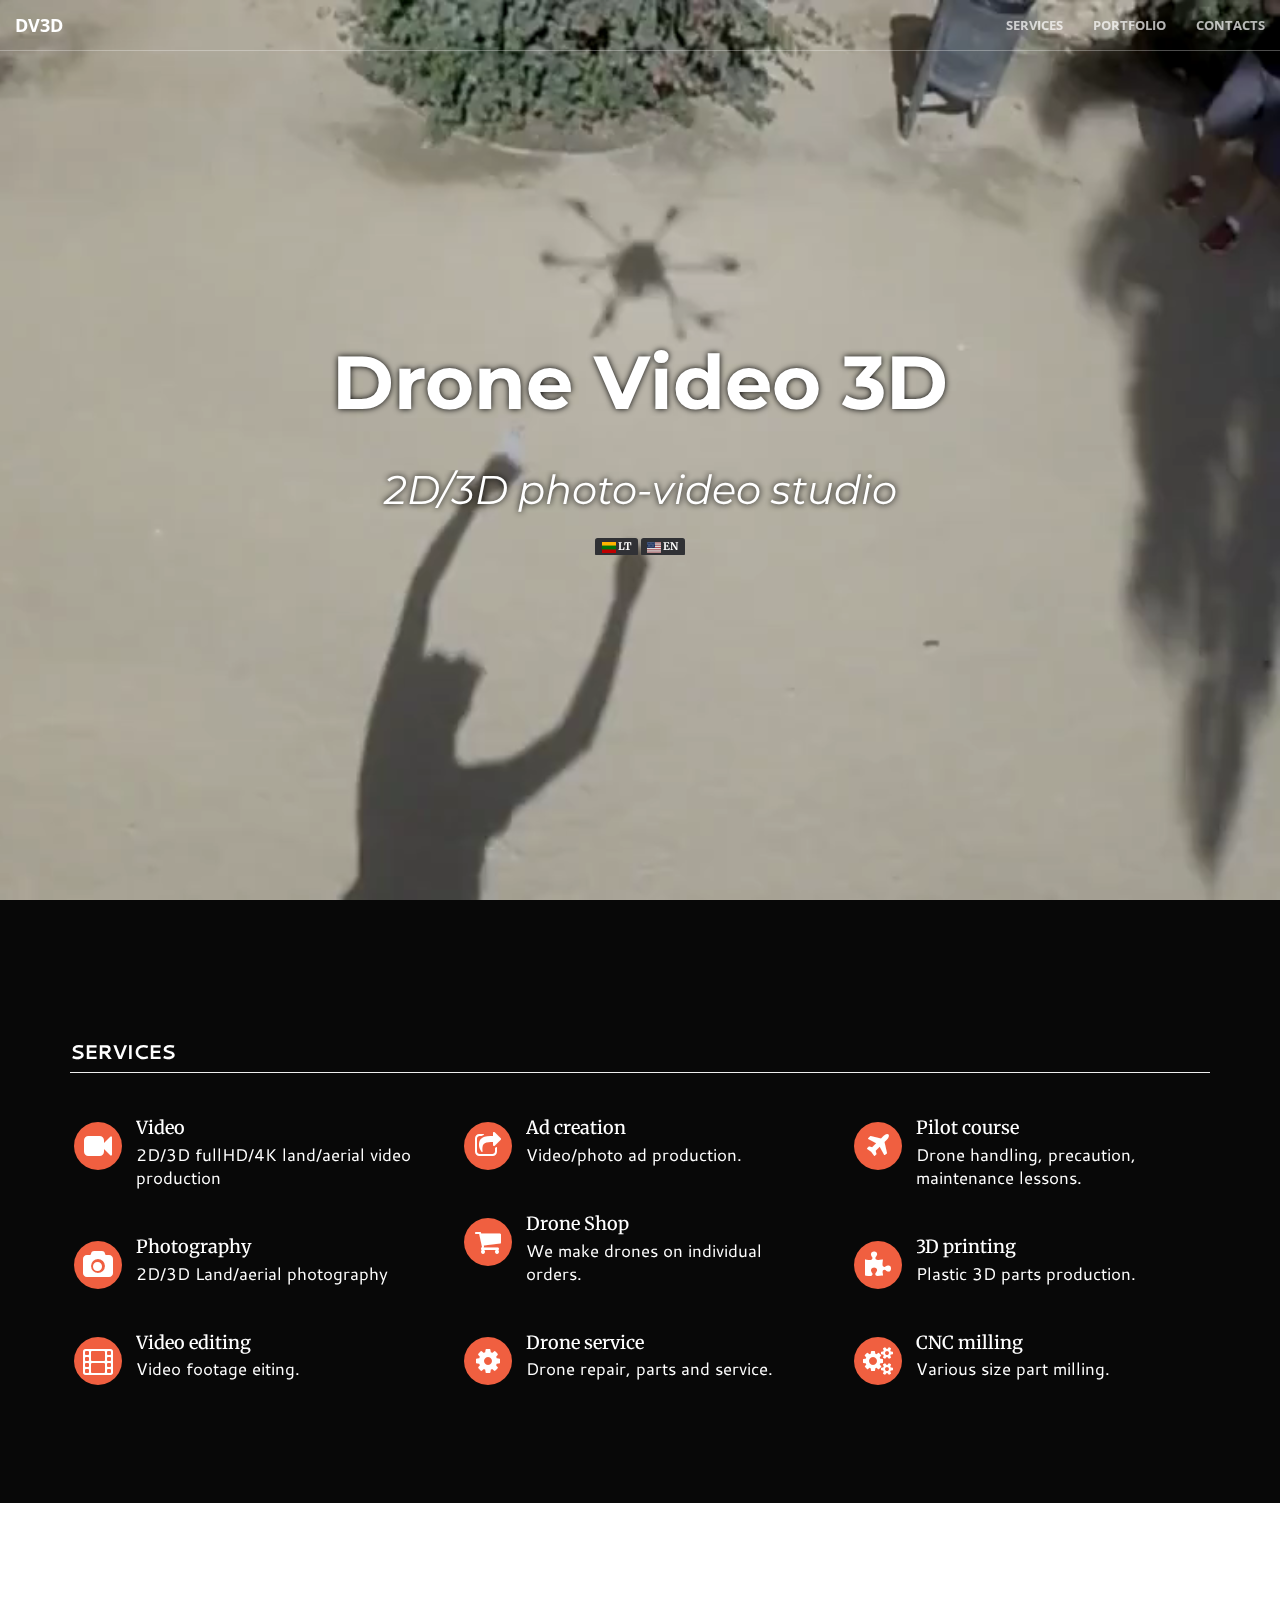
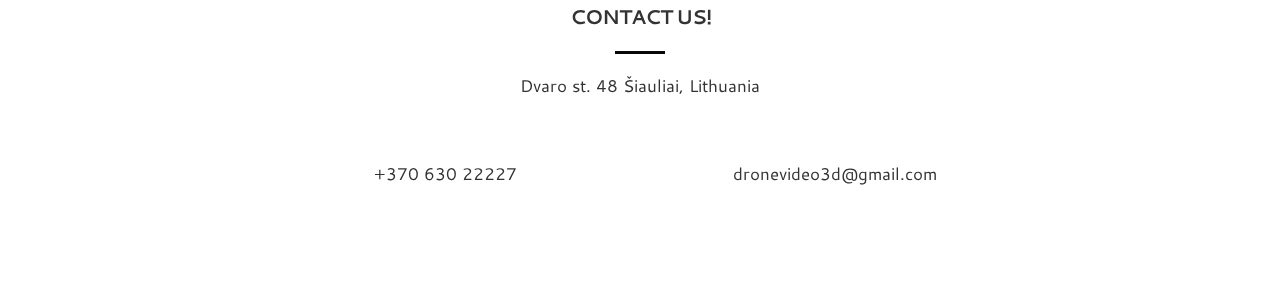
==== commit a02ddfcd: "a" ====
--- a/index.html
+++ b/index.html
@@ -1,18 +1,505 @@
-<!doctype html>
-<title>Site Maintenance</title>
-<style>
-  body { text-align: center; padding: 150px; }
-  h1 { font-size: 50px; }
-  body { font: 20px Helvetica, sans-serif; color: #333; }
-  article { display: block; text-align: left; width: 650px; margin: 0 auto; }
-  a { color: #dc8100; text-decoration: none; }
-  a:hover { color: #333; text-decoration: none; }
-</style>
-
-<article>
-    <h1>We&rsquo;ll be back soon!</h1>
-    <div>
-        <p>Sorry for the inconvenience but we&rsquo;re performing some maintenance at the moment. If you need to you can always contact us, otherwise we&rsquo;ll be back online shortly!</p>
-        <p>&mdash; DroneVideo3D Team</p>
+<!DOCTYPE html>
+<html lang="en">
+
+<head>
+
+    <meta charset="utf-8">
+    <meta http-equiv="X-UA-Compatible" content="IE=edge">
+    <meta name="viewport" content="width=device-width, initial-scale=1 maximum-scale=1, user-scalable=0">
+    <meta name="description" content="2D 3D Photo video land/aerial production. ">
+    <meta name="author" content="google.com/+AndriusVenclauskas">
+    <meta name="google-site-verification" content="w0Q4Yf_dJxwhNRVjQE4Ta2NX0u5Yk_SkSLiZtzSNFZg" />
+    <meta property="og:title" content="">
+<meta property="og:site_name" content="">
+<meta property="og:url" content="">
+<meta property="og:description" content="">
+<meta property="fb:app_id" content="">
+<meta property="og:type" content="business.business">
+ <meta property="og:image" content="" />
+    <link rel="alternate" hreflang="x-default" href="" />
+    <link rel="alternate" hreflang="lt" href="" />
+    <link rel="alternate" hreflang="en" href="" />
+    <link rel="alternate" hreflang="ru" href="" />
+
+    <title>Drone Video 3D - Aerial Photography/videography</title>
+
+    
+    <link rel="stylesheet" href="css/bootstrap.css" type="text/css">
+<link href="https://fonts.googleapis.com/css?family=Montserrat:400,700" rel="stylesheet" type="text/css">
+    
+    <link href='http://fonts.googleapis.com/css?family=Open+Sans:300italic,400italic,600italic,700italic,800italic,400,300,600,700,800' rel='stylesheet' type='text/css'>
+    <link href='http://fonts.googleapis.com/css?family=Merriweather:400,300,300italic,400italic,700,700italic,900,900italic' rel='stylesheet' type='text/css'>
+    <link rel="stylesheet" href="font-awesome/css/font-awesome.min.css" type="text/css">
+
+    <link href="http://fonts.googleapis.com/css?family=Fjalla+One|Cantarell:400,400italic,700italic,700" rel="stylesheet" type="text/css" />
+    <link rel="stylesheet" href="css/animate.min.css" type="text/css">
+
+    
+    <link rel="stylesheet" href="css/creative.css" type="text/css">
+    <link href="./css/flag-icon.css" rel="stylesheet">
+    <!-- HTML5 Shim and Respond.js IE8 support of HTML5 elements and media queries -->
+    <!-- WARNING: Respond.js doesn't work if you view the page via file:// -->
+    <!--[if lt IE 9]>
+    <script language="Javascript">
+
+alert ("Jūsų naudojamos internetės naršyklės versija yra pasenusi!\nAtsinaujinkite naršyklę į vieną iš pateiktų, kad išvengtumėte naršymo sutrikimų:\nFirefox\nChrome\nOpera\nSafari\nInternet explorer 11")
+</script>
+        <script src="https://oss.maxcdn.com/libs/html5shiv/3.7.0/html5shiv.js"></script>
+        <script src="https://oss.maxcdn.com/libs/respond.js/1.4.2/respond.min.js"></script>
+    <![endif]-->
+<script>
+  (function(i,s,o,g,r,a,m){i['GoogleAnalyticsObject']=r;i[r]=i[r]||function(){
+  (i[r].q=i[r].q||[]).push(arguments)},i[r].l=1*new Date();a=s.createElement(o),
+  m=s.getElementsByTagName(o)[0];a.async=1;a.src=g;m.parentNode.insertBefore(a,m)
+  })(window,document,'script','//www.google-analytics.com/analytics.js','ga');
+
+  ga('create', 'UA-40363835-5', 'auto');
+  ga('send', 'pageview');
+
+</script>
+</head>
+
+<body id="page-top">
+
+    <nav id="mainNav" class="navbar navbar-default navbar-fixed-top">
+        <div class="container-fluid">
+            <!-- Brand and toggle get grouped for better mobile display -->
+            <div class="navbar-header">
+                <button type="button" class="navbar-toggle collapsed" data-toggle="collapse" data-target="#bs-example-navbar-collapse-1">
+                    <span class="sr-only">Toggle navigation</span>
+                    <span class="icon-bar"></span>
+                    <span class="icon-bar"></span>
+                    <span class="icon-bar"></span>
+                </button>
+                <a class="navbar-brand page-scroll" href="#page-top">DV3D</a>
+            </div>
+
+            <!-- Collect the nav links, forms, and other content for toggling -->
+            <div class="collapse navbar-collapse" id="bs-example-navbar-collapse-1">
+                <ul class="nav navbar-nav navbar-right">
+                    <li>
+                        <a class="page-scroll" href="#about">Services</a>
+                    </li>
+                    <li>
+                        <a class="page-scroll" href="#portfolio">Portfolio</a>
+                    </li>
+                    <li>
+                        <a class="page-scroll" href="#contact">Contacts</a>
+                    </li>
+                </ul>
+            </div>
+            <!-- /.navbar-collapse -->
+        </div>
+        <!-- /.container-fluid -->
+    </nav>
+
+    <header>
+        <video autoplay loop class="vfonas " id="vfonas">
+<source src="/img/fopi.mp4" type="video/mp4">
+</video>
+        <div class="header-content">
+            <div class="header-content-inner">
+                <div class="intro-heading">Drone Video 3D</div>
+            <div class="media">
+                <div class="intro-leadin">2D/3D photo-video studio</div>
+                <a href="http://www.dronevideo3d.com/lt"><span class="label label-primary"><span class="flag-icon flag-icon-lt"></span> LT</span></a>
+                 <a href="http://www.dronevideo3d.com"><span class="label label-primary"><span class="flag-icon flag-icon-us"></span> EN</span></a>
+            </div>
+            </div>
+        </div>
+    </header>
+
+    <section class="bg-primary" id="about">
+        <div class="container">
+            <div class="row">
+            <div class="col-lg-12">
+                <h2 class="page-header">Services</h2>
+            </div>
+            <div class="col-md-4">
+                <div class="media">
+                    <div class="pull-left">
+                        <span class="fa-stack fa-2x">
+                              <i class="fa fa-circle fa-stack-2x text-primary"></i>
+                              <i class="fa fa-video-camera fa-stack-1x fa-inverse"></i>
+                        </span> 
+                    </div>
+                    <div class="media-body">
+                        <h4 class="media-heading">Video</h4>
+                        <p>2D/3D fullHD/4K land/aerial video production</p>
+                    </div>
+                </div>
+                <div class="media">
+                    <div class="pull-left">
+                        <span class="fa-stack fa-2x">
+                              <i class="fa fa-circle fa-stack-2x text-primary"></i>
+                              <i class="fa fa-camera fa-stack-1x fa-inverse"></i>
+                        </span> 
+                    </div>
+                    <div class="media-body">
+                        <h4 class="media-heading">Photography</h4>
+                        <p>2D/3D Land/aerial photography</p>
+                    </div>
+                </div>
+                <div class="media">
+                    <div class="pull-left">
+                        <span class="fa-stack fa-2x">
+                              <i class="fa fa-circle fa-stack-2x text-primary"></i>
+                              <i class="fa fa-film fa-stack-1x fa-inverse"></i>
+                        </span> 
+                    </div>
+                    <div class="media-body">
+                        <h4 class="media-heading">Video editing</h4>
+                        <p>Video footage eiting. </p>
+                    </div>
+                </div>
+            </div>
+            <div class="col-md-4">
+                <div class="media">
+                    <div class="pull-left">
+                        <span class="fa-stack fa-2x">
+                              <i class="fa fa-circle fa-stack-2x text-primary"></i>
+                              <i class="fa fa-share-square-o fa-stack-1x fa-inverse"></i>
+                        </span> 
+                    </div>
+                    <div class="media-body">
+                        <h4 class="media-heading">Ad creation</h4>
+                        <p>Video/photo ad production.</p>
+                    </div>
+                </div>
+                <div class="media">
+                    <div class="pull-left">
+                        <span class="fa-stack fa-2x">
+                              <i class="fa fa-circle fa-stack-2x text-primary"></i>
+                              <i class="fa fa-shopping-cart fa-stack-1x fa-inverse"></i>
+                        </span> 
+                    </div>
+                    <div class="media-body">
+                        <h4 class="media-heading">Drone Shop</h4>
+                        <p>We make drones on individual orders.</p>
+                    </div>
+                </div>
+                <div class="media">
+                    <div class="pull-left">
+                        <span class="fa-stack fa-2x">
+                              <i class="fa fa-circle fa-stack-2x text-primary"></i>
+                              <i class="fa fa-cog fa-stack-1x fa-inverse"></i>
+                        </span> 
+                    </div>
+                    <div class="media-body">
+                        <h4 class="media-heading">Drone service</h4>
+                        <p>Drone repair, parts and service.</p>
+                    </div>
+                </div>
+            </div>
+            <div class="col-md-4">
+                <div class="media">
+                    <div class="pull-left">
+                        <span class="fa-stack fa-2x">
+                              <i class="fa fa-circle fa-stack-2x text-primary"></i>
+                              <i class="fa fa-plane fa-stack-1x fa-inverse"></i>
+                        </span> 
+                    </div>
+                    <div class="media-body">
+                        <h4 class="media-heading">Pilot course</h4>
+                        <p>Drone handling, precaution, maintenance lessons.</p>
+                    </div>
+                </div>
+                <div class="media">
+                    <div class="pull-left">
+                        <span class="fa-stack fa-2x">
+                              <i class="fa fa-circle fa-stack-2x text-primary"></i>
+                              <i class="fa fa-puzzle-piece fa-stack-1x fa-inverse"></i>
+                        </span> 
+                    </div>
+                    <div class="media-body">
+                        <h4 class="media-heading">3D printing</h4>
+                        <p>Plastic 3D parts production.</p>
+                    </div>
+                </div>
+                <div class="media">
+                    <div class="pull-left">
+                        <span class="fa-stack fa-2x">
+                              <i class="fa fa-circle fa-stack-2x text-primary"></i>
+                              <i class="fa fa-cogs fa-stack-1x fa-inverse"></i>
+                        </span> 
+                    </div>
+                    <div class="media-body">
+                        <h4 class="media-heading">CNC milling</h4>
+                        <p>Various size part milling.</p>
+                    </div>
+                </div>
+            </div>
+        </div>
+    </section>
+
+    <section class="no-padding" id="portfolio">
+        <div class="container-fluid">
+            <div class="row no-gutter">
+                <div class="col-lg-4 col-sm-6">
+                    <a href="#Modal1" class="portfolio-box" data-toggle="modal">
+                        <img src="http://i.ytimg.com/vi/PkCYW_QrJqM/0.jpg" class="img-responsive" alt="">
+                        <div class="portfolio-box-caption">
+                            <div class="portfolio-box-caption-content">
+                                <div class="project-category text-faded">
+                                    
+                                </div>
+                                <div class="project-name">
+                                    Tarifa - Southernmost point of mainland Europe
+                                </div>
+                            </div>
+                        </div>
+                    </a>
+                </div>
+                <div class="col-lg-4 col-sm-6">
+                    <a href="#Modal2" class="portfolio-box" data-toggle="modal">
+                        <img src="http://i.ytimg.com/vi/vnoCSV2thCo/0.jpg" class="img-responsive" alt="">
+                        <div class="portfolio-box-caption">
+                            <div class="portfolio-box-caption-content">
+                                <div class="project-category text-faded">
+                                    
+                                </div>
+                                <div class="project-name">
+                                    Amazing Drone video from Barcelona (Spain)
+                                </div>
+                            </div>
+                        </div>
+                    </a>
+                </div>
+                <div class="col-lg-4 col-sm-6">
+                    <a href="#Modal3" class="portfolio-box" data-toggle="modal">
+                        <img src="http://i.ytimg.com/vi/WgHYADia45c/0.jpg" class="img-responsive" alt="">
+                        <div class="portfolio-box-caption">
+                            <div class="portfolio-box-caption-content">
+                                <div class="project-category text-faded">
+                                    
+                                </div>
+                                <div class="project-name">
+                                    Amazing Gibraltar (UK) with Drone multicopte
+                                </div>
+                            </div>
+                        </div>
+                    </a>
+                </div>
+                <div class="col-lg-4 col-sm-6">
+                    <a href="#Modal4" class="portfolio-box" data-toggle="modal">
+                        <img src="http://i.ytimg.com/vi/huvR7VLXQR0/0.jpg" class="img-responsive" alt="">
+                        <div class="portfolio-box-caption">
+                            <div class="portfolio-box-caption-content">
+                                <div class="project-category text-faded">
+                                    
+                                </div>
+                                <div class="project-name">
+                                    Amazing Venise (Italy) from bird's-eye view
+                                </div>
+                            </div>
+                        </div>
+                    </a>
+                </div>
+                <div class="col-lg-4 col-sm-6">
+                    <a href="#Modal5" class="portfolio-box" data-toggle="modal">
+                        <img src="http://i.ytimg.com/vi/MnzIFCJSdZc/0.jpg" class="img-responsive" alt="">
+                        <div class="portfolio-box-caption">
+                            <div class="portfolio-box-caption-content">
+                                <div class="project-category text-faded">
+                                    
+                                </div>
+                                <div class="project-name">
+                                    Amazing Drone video from Barcelona 3D
+                                </div>
+                            </div>
+                        </div>
+                    </a>
+                </div>
+                <div class="col-lg-4 col-sm-6">
+                    <a href="#Modal6" class="portfolio-box" data-toggle="modal">
+                        <img src="http://i.ytimg.com/vi/V2Mudc_g12U/0.jpg" class="img-responsive" alt="">
+                        <div class="portfolio-box-caption">
+                            <div class="portfolio-box-caption-content">
+                                <div class="project-category text-faded">
+                                    
+                                </div>
+                                <div class="project-name">
+                                    Amazing Venise (Italy) 3D
+                                </div>
+                            </div>
+                        </div>
+                    </a>
+                </div>
+            </div>
+        </div>
+    </section>
+   <!-- <aside>
+<div class="container">
+            <div class="row">
+                <div class="col-md-3 col-sm-6">
+                    <a href="#">
+                        <img src="img/logos/envato.jpg" class="img-responsive" alt="">
+                    </a>
+                </div>
+                <div class="col-md-3 col-sm-6">
+                    <a href="#">
+                        <img src="img/logos/designmodo.jpg" class="img-responsive" alt="">
+                    </a>
+                </div>
+                <div class="col-md-3 col-sm-6">
+                    <a href="#">
+                        <img src="img/logos/themeforest.jpg" class="img-responsive" alt="">
+                    </a>
+                </div>
+                <div class="col-md-3 col-sm-6">
+                    <a href="#">
+                        <img src="img/logos/creative-market.jpg" class="img-responsive" alt="">
+                    </a>
+                </div>
+            </div>
+        </div>
+        </aside> -->
+    
+
+    <section id="contact">
+        <div class="container">
+            <div class="row">
+                <div class="col-lg-8 col-lg-offset-2 text-center">
+                    <h2 class="section-heading">Contact us!</h2>
+                    <hr class="primary">
+                    <p>Dvaro st. 48 Šiauliai, Lithuania</p>
+                </div>
+                <div class="col-lg-4 col-lg-offset-2 text-center">
+                    <i class="fa fa-phone fa-3x wow bounceIn"></i>
+                    <p>+370 630 22227</p>
+                </div>
+                <div class="col-lg-4 text-center">
+                    <i class="fa fa-envelope-o fa-3x wow bounceIn" data-wow-delay=".1s"></i>
+                    <p>dronevideo3d@gmail.com</p>
+                </div>
+            </div>
+        </div>
+    </section>
+
+
+<!-- Modal 1 -->
+    <div class="modal fade" id="Modal1" tabindex="-1" role="dialog" aria-hidden="true">
+        <div class="modal-dialog">
+        <div class="modal-content">
+            
+                        <div class="modal-body">   
+                               <div class="flex-video widescreen"> 
+                            <iframe src="https://www.youtube.com/embed/PkCYW_QrJqM" frameborder="0" allowfullscreen></iframe>
+                        </div>
+                            <div class="modal-footer">
+                            <div class="text-center">
+                            <button type="button" class="btn btn-primary" data-dismiss="modal"><i class="fa fa-times"></i> Close</button>
+                           </div> 
+                           </div>
+                        </div>
+        </div>
+        </div>
     </div>
-</article>
+<!-- Modal 2 -->
+    <div class="modal fade" id="Modal2" tabindex="-1" role="dialog" aria-hidden="true">
+        <div class="modal-dialog">
+        <div class="modal-content">
+            
+                        <div class="modal-body">  
+                        <div class="flex-video widescreen"> 
+                            <iframe src="https://www.youtube.com/embed/vnoCSV2thCo" frameborder="0" allowfullscreen></iframe>
+                        </div>
+                            <div class="modal-footer">
+                            <div class="text-center">
+                            <button type="button" class="btn btn-primary" data-dismiss="modal"><i class="fa fa-times"></i> Close</button>
+                           </div> 
+                           </div>
+                        </div>
+        </div>
+        </div>
+    </div>
+    <!-- Modal 3 -->
+    <div class="modal fade" id="Modal3" tabindex="-1" role="dialog" aria-hidden="true">
+        <div class="modal-dialog">
+        <div class="modal-content">
+            
+                        <div class="modal-body">  
+                        <div class="flex-video widescreen"> 
+                            <iframe src="https://www.youtube.com/embed/WgHYADia45c" frameborder="0" allowfullscreen></iframe>
+                        </div>
+                            <div class="modal-footer">
+                            <div class="text-center">
+                            <button type="button" class="btn btn-primary" data-dismiss="modal"><i class="fa fa-times"></i> Close</button>
+                           </div> 
+                           </div>
+                        </div>
+        </div>
+        </div>
+    </div>
+    <!-- Modal 4 -->
+    <div class="modal fade" id="Modal4" tabindex="-1" role="dialog" aria-hidden="true">
+        <div class="modal-dialog">
+        <div class="modal-content">
+            
+                        <div class="modal-body">  
+                        <div class="flex-video widescreen"> 
+                            <iframe src="https://www.youtube.com/embed/huvR7VLXQR0" frameborder="0" allowfullscreen></iframe>
+                        </div>
+                            <div class="modal-footer">
+                            <div class="text-center">
+                            <button type="button" class="btn btn-primary" data-dismiss="modal"><i class="fa fa-times"></i> Close</button>
+                           </div> 
+                           </div>
+                        </div>
+        </div>
+        </div>
+    </div>
+    <!-- Modal 5 -->
+    <div class="modal fade" id="Modal5" tabindex="-1" role="dialog" aria-hidden="true">
+        <div class="modal-dialog">
+        <div class="modal-content">
+            
+                        <div class="modal-body">  
+                        <div class="flex-video widescreen">
+                            <iframe src="https://www.youtube.com/embed/MnzIFCJSdZc" frameborder="0" allowfullscreen></iframe>
+                        </div>
+                            <div class="modal-footer">
+                            <div class="text-center">
+                            <button type="button" class="btn btn-primary" data-dismiss="modal"><i class="fa fa-times"></i> Close</button>
+                           </div> 
+                           </div>
+                        </div>
+        </div>
+        </div>
+    </div>
+    <!-- Modal 6 -->
+    <div class="modal fade" id="Modal6" tabindex="-1" role="dialog" aria-hidden="true">
+        <div class="modal-dialog">
+        <div class="modal-content">
+            
+                        <div class="modal-body">  
+                        <div class="flex-video widescreen">
+                            <iframe src="https://www.youtube.com/embed/V2Mudc_g12U" frameborder="0" allowfullscreen></iframe>
+                        </div>
+                            <div class="modal-footer">
+                            <div class="text-center">
+                            <button type="button" class="btn btn-primary" data-dismiss="modal"><i class="fa fa-times"></i> Close</button>
+                           </div> 
+                           </div>
+                        </div>
+        </div>
+        </div>
+    </div>
+    
+    <!-- jQuery -->
+    <script src="js/jquery.js"></script>
+
+    <!-- Bootstrap Core JavaScript -->
+    <script src="js/bootstrap.min.js"></script>
+
+    <!-- Plugin JavaScript -->
+    <script src="js/jquery.easing.min.js"></script>
+    <script src="js/jquery.fittext.js"></script>
+    <script src="js/wow.min.js"></script>
+
+    <!-- Custom Theme JavaScript -->
+    <script src="js/creative.js"></script>
+
+</body>
+
+</html>
--- a/css/creative.css
+++ b/css/creative.css
@@ -0,0 +1,554 @@
+/*!
+ * Start Bootstrap - Creative Bootstrap Theme (http://startbootstrap.com)
+ * Code licensed under the Apache License v2.0.
+ * For details, see http://www.apache.org/licenses/LICENSE-2.0.
+ */
+
+html,
+body {
+    width: 100%;
+    height: 100%;
+}
+
+body {
+    font-family: Merriweather,'Helvetica Neue',Arial,sans-serif;
+}
+
+
+hr {
+    max-width: 50px;
+    border-color: #070707;
+    border-width: 3px;
+}
+
+hr.light {
+    border-color: #fff;
+}
+
+a {
+    color: #f05f40;
+    -webkit-transition: all .35s;
+    -moz-transition: all .35s;
+    transition: all .35s;
+}
+
+a:hover,
+a:focus {
+    color: #eb3812;
+}
+
+h1 {
+    font-family: 'Fjalla One', sans-serif;
+    font-weight: normal;
+    text-transform: uppercase;
+    line-height: 46px;
+    font-size: 7243px;
+    margin: 0 0 23px 0;
+    }
+h2 {
+    font-family: 'Cantarell', sans-serif;
+    font-weight: 700;
+    font-size: 20px;
+    line-height: 23px;
+    text-transform: uppercase;
+    letter-spacing: -1px;
+    margin: 0 0 23px 0;
+    }
+p {
+    font-family: 'Cantarell', sans-serif;
+    font-size: 17px;
+    line-height: 23px;
+    margin: 0 0 23px 0;
+    }
+
+.bg-primary {
+    background-color: #080808;
+}
+
+.bg-dark {
+    color: #fff;
+    background-color: #222;
+}
+
+.text-faded {
+    color: rgba(255,255,255,.7);
+}
+
+section {
+    padding: 100px 0;
+}
+
+aside {
+    padding: 50px 0;
+}
+
+.no-padding {
+    padding: 0;
+}
+
+.navbar-default {
+    border-color: rgba(34,34,34,.05);
+    font-family: 'Open Sans','Helvetica Neue',Arial,sans-serif;
+    background-color: #fff;
+    -webkit-transition: all .35s;
+    -moz-transition: all .35s;
+    transition: all .35s;
+}
+
+.navbar-default .navbar-header .navbar-brand {
+    text-transform: uppercase;
+    font-family: 'Open Sans','Helvetica Neue',Arial,sans-serif;
+    font-weight: 700;
+    color: #f05f40;
+}
+
+.navbar-default .navbar-header .navbar-brand:hover,
+.navbar-default .navbar-header .navbar-brand:focus {
+    color: #eb3812;
+}
+
+.navbar-default .nav > li>a,
+.navbar-default .nav>li>a:focus {
+    text-transform: uppercase;
+    font-size: 13px;
+    font-weight: 700;
+    color: #222;
+}
+
+.navbar-default .nav > li>a:hover,
+.navbar-default .nav>li>a:focus:hover {
+    color: #f05f40;
+}
+
+.navbar-default .nav > li.active>a,
+.navbar-default .nav>li.active>a:focus {
+    color: #f05f40!important;
+    background-color: transparent;
+}
+
+.navbar-default .nav > li.active>a:hover,
+.navbar-default .nav>li.active>a:focus:hover {
+    background-color: transparent;
+}
+
+@media(min-width:768px) {
+    .navbar-default {
+        border-color: rgba(255,255,255,.3);
+        background-color: transparent;
+    }
+
+    .navbar-default .navbar-header .navbar-brand {
+        color: rgba(255,255,255,.7);
+    }
+
+    .navbar-default .navbar-header .navbar-brand:hover,
+    .navbar-default .navbar-header .navbar-brand:focus {
+        color: #fff;
+    }
+
+    .navbar-default .nav > li>a,
+    .navbar-default .nav>li>a:focus {
+        color: rgba(255,255,255,.7);
+    }
+
+    .navbar-default .nav > li>a:hover,
+    .navbar-default .nav>li>a:focus:hover {
+        color: #fff;
+    }
+
+    .navbar-default.affix {
+        border-color: rgba(34,34,34,.05);
+        background-color: #fff;
+    }
+
+    .navbar-default.affix .navbar-header .navbar-brand {
+        font-size: 14px;
+        color: #f05f40;
+    }
+
+    .navbar-default.affix .navbar-header .navbar-brand:hover,
+    .navbar-default.affix .navbar-header .navbar-brand:focus {
+        color: #eb3812;
+    }
+
+    .navbar-default.affix .nav > li>a,
+    .navbar-default.affix .nav>li>a:focus {
+        color: #222;
+    }
+
+    .navbar-default.affix .nav > li>a:hover,
+    .navbar-default.affix .nav>li>a:focus:hover {
+        color: #f05f40;
+    }
+}
+
+header {
+    position: relative;
+    width: 100%;
+    min-height: auto;
+    text-align: center;
+    color: #fff;
+    background-position: center;
+    -webkit-background-size: cover;
+    -moz-background-size: cover;
+    background-size: cover;
+    -o-background-size: cover;
+}
+
+header .header-content {
+    position: relative;
+    width: 100%;
+    padding: 100px 15px;
+    text-align: center;
+}
+
+header .header-content .header-content-inner h1 {
+    margin-top: 0;
+    margin-bottom: 0;
+    text-transform: uppercase;
+    font-weight: 700;
+}
+
+header .header-content .header-content-inner hr {
+    margin: 30px auto;
+}
+
+header .header-content .header-content-inner p {
+    margin-bottom: 50px;
+    font-size: 16px;
+    font-weight: 300;
+    color: rgba(255,255,255,.7);
+}
+
+@media(min-width:768px) {
+    header {
+        min-height: 100%;
+    }
+
+    header .header-content {
+        position: absolute;
+        top: 50%;
+        padding: 0 50px;
+        -webkit-transform: translateY(-50%);
+        -ms-transform: translateY(-50%);
+        transform: translateY(-50%);
+    }
+
+    header .header-content .header-content-inner {
+        margin-right: auto;
+        margin-left: auto;
+        max-width: 1000px;
+    }
+
+    header .header-content .header-content-inner p {
+        margin-right: auto;
+        margin-left: auto;
+        max-width: 80%;
+        font-size: 18px;
+    }
+}
+
+.section-heading {
+    margin-top: 0;
+}
+
+.service-box {
+    margin: 50px auto 0;
+    max-width: 400px;
+}
+
+@media(min-width:992px) {
+    .service-box {
+        margin: 20px auto 0;
+    }
+}
+
+.service-box p {
+    margin-bottom: 0;
+}
+
+.portfolio-box {
+    display: block;
+    position: relative;
+    margin: 0 auto;
+    max-width: 650px;
+}
+
+.portfolio-box .portfolio-box-caption {
+    display: block;
+    position: absolute;
+    bottom: 0;
+    width: 100%;
+    height: 100%;
+    text-align: center;
+    color: #fff;
+    opacity: 0;
+    background: #222;
+    -webkit-transition: all .35s;
+    -moz-transition: all .35s;
+    transition: all .35s;
+}
+
+.portfolio-box .portfolio-box-caption .portfolio-box-caption-content {
+    position: absolute;
+    top: 50%;
+    width: 100%;
+    text-align: center;
+    transform: translateY(-50%);
+}
+
+.portfolio-box .portfolio-box-caption .portfolio-box-caption-content .project-category,
+.portfolio-box .portfolio-box-caption .portfolio-box-caption-content .project-name {
+    padding: 0 15px;
+    font-family: 'Open Sans','Helvetica Neue',Arial,sans-serif;
+}
+
+.portfolio-box .portfolio-box-caption .portfolio-box-caption-content .project-category {
+    text-transform: uppercase;
+    font-size: 14px;
+    font-weight: 600;
+}
+
+.portfolio-box .portfolio-box-caption .portfolio-box-caption-content .project-name {
+    font-size: 18px;
+}
+
+.portfolio-box:hover .portfolio-box-caption {
+    opacity: 0.9;
+}
+
+@media(min-width:768px) {
+    .portfolio-box .portfolio-box-caption .portfolio-box-caption-content .project-category {
+        font-size: 16px;
+    }
+
+    .portfolio-box .portfolio-box-caption .portfolio-box-caption-content .project-name {
+        font-size: 22px;
+    }
+}
+
+.call-to-action h2 {
+    margin: 0 auto 20px;
+}
+
+.text-primary {
+    color: #f05f40;
+}
+
+.no-gutter > [class*=col-] {
+    padding-right: 0;
+    padding-left: 0;
+}
+
+.btn-default {
+    border-color: #fff;
+    color: #222;
+    background-color: #fff;
+    -webkit-transition: all .35s;
+    -moz-transition: all .35s;
+    transition: all .35s;
+}
+
+.btn-default:hover,
+.btn-default:focus,
+.btn-default.focus,
+.btn-default:active,
+.btn-default.active,
+.open > .dropdown-toggle.btn-default {
+    border-color: #ededed;
+    color: #222;
+    background-color: #f2f2f2;
+}
+
+.btn-default:active,
+.btn-default.active,
+.open > .dropdown-toggle.btn-default {
+    background-image: none;
+}
+
+.btn-default.disabled,
+.btn-default[disabled],
+fieldset[disabled] .btn-default,
+.btn-default.disabled:hover,
+.btn-default[disabled]:hover,
+fieldset[disabled] .btn-default:hover,
+.btn-default.disabled:focus,
+.btn-default[disabled]:focus,
+fieldset[disabled] .btn-default:focus,
+.btn-default.disabled.focus,
+.btn-default[disabled].focus,
+fieldset[disabled] .btn-default.focus,
+.btn-default.disabled:active,
+.btn-default[disabled]:active,
+fieldset[disabled] .btn-default:active,
+.btn-default.disabled.active,
+.btn-default[disabled].active,
+fieldset[disabled] .btn-default.active {
+    border-color: #fff;
+    background-color: #fff;
+}
+
+.btn-default .badge {
+    color: #fff;
+    background-color: #222;
+}
+
+.btn-primary {
+    border-color: #f05f40;
+    color: #fff;
+    background-color: #28292D;
+    -webkit-transition: all .35s;
+    -moz-transition: all .35s;
+    transition: all .35s;
+}
+
+.btn-primary:hover,
+.btn-primary:focus,
+.btn-primary.focus,
+.btn-primary:active,
+.btn-primary.active,
+.open > .dropdown-toggle.btn-primary {
+    border-color: #ed431f;
+    color: #fff;
+    background-color: #070707;
+}
+
+.btn-primary:active,
+.btn-primary.active,
+.open > .dropdown-toggle.btn-primary {
+    background-image: none;
+}
+
+.btn-primary.disabled,
+.btn-primary[disabled],
+fieldset[disabled] .btn-primary,
+.btn-primary.disabled:hover,
+.btn-primary[disabled]:hover,
+fieldset[disabled] .btn-primary:hover,
+.btn-primary.disabled:focus,
+.btn-primary[disabled]:focus,
+fieldset[disabled] .btn-primary:focus,
+.btn-primary.disabled.focus,
+.btn-primary[disabled].focus,
+fieldset[disabled] .btn-primary.focus,
+.btn-primary.disabled:active,
+.btn-primary[disabled]:active,
+fieldset[disabled] .btn-primary:active,
+.btn-primary.disabled.active,
+.btn-primary[disabled].active,
+fieldset[disabled] .btn-primary.active {
+    border-color: #f05f40;
+    background-color: #f05f40;
+}
+
+.btn-primary .badge {
+    color: #f05f40;
+    background-color: #fff;
+}
+
+.btn {
+    border: 0;
+    border-radius: 300px;
+    text-transform: uppercase;
+    font-family: 'Open Sans','Helvetica Neue',Arial,sans-serif;
+    font-weight: 700;
+}
+
+.btn-xl {
+    padding: 15px 30px;
+}
+
+::-moz-selection {
+    text-shadow: none;
+    color: #fff;
+    background: #222;
+}
+
+::selection {
+    text-shadow: none;
+    color: #fff;
+    background: #222;
+}
+
+img::selection {
+    color: #fff;
+    background: 0 0;
+}
+
+img::-moz-selection {
+    color: #fff;
+    background: 0 0;
+}
+
+body {
+    webkit-tap-highlight-color: #222;
+   background-image: url("http://www.dronevideo3d.com/img/poster.jpg");
+    background-repeat: no-repeat;
+  -webkit-background-size: cover;
+  -moz-background-size: cover;
+  -o-background-size: cover;
+  background-size: cover;
+}
+.mapsas {
+    width: 100%;
+    height: 450px;
+    border: 0;
+}
+.video-thumbnail {
+    position: relative;
+}
+.video-thumbnail .glyphicon {
+    position: absolute;
+    top: 50%;
+    margin-top: -25px; /* half icon's height */
+    left: 50%;
+    margin-left: -25px; /* half icon's width */
+    z-index: 999;
+    color: white;
+    font-size: 50px;
+    transition: all .25s;
+    opacity: .75;
+}
+.video-thumbnail:hover .glyphicon {
+    opacity: 1;
+}
+.flex-video {
+  position: relative;
+  padding-top: 25px;
+  padding-bottom: 67.5%;
+  height: 0;
+  margin-bottom: 16px;
+  overflow: hidden;
+}
+
+.flex-video.widescreen { padding-bottom: 57.25%; }
+.flex-video.vimeo { padding-top: 0; }
+
+.flex-video iframe,
+.flex-video object,
+.flex-video embed {
+  position: absolute;
+  top: 0;
+  left: 0;
+  width: 100%;
+  height: 100%;
+}
+@media only screen and (max-device-width: 800px), only screen and (device-width: 1024px) and (device-height: 600px), only screen and (width: 1280px) and (orientation: landscape), only screen and (device-width: 800px), only screen and (max-width: 767px) {
+  .flex-video { padding-top: 0; }
+}
+.intro-heading {
+    font-family: "Montserrat", "Helvetica Neue", Helvetica, Arial, sans-serif;
+    text-shadow: 0px 0px 6px #000;
+    font-weight: 700;
+    font-size: 75px;
+    line-height: 75px;
+    margin-bottom: 50px;
+}
+.intro-leadin {
+    font-family: "Montserrat", "Helvetica Neue", Helvetica, Arial, sans-serif;
+    text-shadow: 0px 0px 6px #000;
+    font-style: italic;
+    font-size: 40px;
+    line-height: 40px;
+    margin-bottom: 25px;
+}--- a/css/flag-icon.css
+++ b/css/flag-icon.css
@@ -0,0 +1,1514 @@
+.flag-icon-background {
+  background-size: contain;
+  background-position: 50%;
+  background-repeat: no-repeat;
+}
+.flag-icon {
+  background-size: contain;
+  background-position: 50%;
+  background-repeat: no-repeat;
+  position: relative;
+  display: inline-block;
+  width: 1.33333333em;
+  line-height: 1em;
+}
+.flag-icon:before {
+  content: "\00a0";
+}
+.flag-icon.flag-icon-squared {
+  width: 1em;
+}
+.flag-icon-ad {
+  background-image: url(../flags/4x3/ad.svg);
+}
+.flag-icon-ad.flag-icon-squared {
+  background-image: url(../flags/1x1/ad.svg);
+}
+.flag-icon-ae {
+  background-image: url(../flags/4x3/ae.svg);
+}
+.flag-icon-ae.flag-icon-squared {
+  background-image: url(../flags/1x1/ae.svg);
+}
+.flag-icon-af {
+  background-image: url(../flags/4x3/af.svg);
+}
+.flag-icon-af.flag-icon-squared {
+  background-image: url(../flags/1x1/af.svg);
+}
+.flag-icon-ag {
+  background-image: url(../flags/4x3/ag.svg);
+}
+.flag-icon-ag.flag-icon-squared {
+  background-image: url(../flags/1x1/ag.svg);
+}
+.flag-icon-ai {
+  background-image: url(../flags/4x3/ai.svg);
+}
+.flag-icon-ai.flag-icon-squared {
+  background-image: url(../flags/1x1/ai.svg);
+}
+.flag-icon-al {
+  background-image: url(../flags/4x3/al.svg);
+}
+.flag-icon-al.flag-icon-squared {
+  background-image: url(../flags/1x1/al.svg);
+}
+.flag-icon-am {
+  background-image: url(../flags/4x3/am.svg);
+}
+.flag-icon-am.flag-icon-squared {
+  background-image: url(../flags/1x1/am.svg);
+}
+.flag-icon-ao {
+  background-image: url(../flags/4x3/ao.svg);
+}
+.flag-icon-ao.flag-icon-squared {
+  background-image: url(../flags/1x1/ao.svg);
+}
+.flag-icon-aq {
+  background-image: url(../flags/4x3/aq.svg);
+}
+.flag-icon-aq.flag-icon-squared {
+  background-image: url(../flags/1x1/aq.svg);
+}
+.flag-icon-ar {
+  background-image: url(../flags/4x3/ar.svg);
+}
+.flag-icon-ar.flag-icon-squared {
+  background-image: url(../flags/1x1/ar.svg);
+}
+.flag-icon-as {
+  background-image: url(../flags/4x3/as.svg);
+}
+.flag-icon-as.flag-icon-squared {
+  background-image: url(../flags/1x1/as.svg);
+}
+.flag-icon-at {
+  background-image: url(../flags/4x3/at.svg);
+}
+.flag-icon-at.flag-icon-squared {
+  background-image: url(../flags/1x1/at.svg);
+}
+.flag-icon-au {
+  background-image: url(../flags/4x3/au.svg);
+}
+.flag-icon-au.flag-icon-squared {
+  background-image: url(../flags/1x1/au.svg);
+}
+.flag-icon-aw {
+  background-image: url(../flags/4x3/aw.svg);
+}
+.flag-icon-aw.flag-icon-squared {
+  background-image: url(../flags/1x1/aw.svg);
+}
+.flag-icon-ax {
+  background-image: url(../flags/4x3/ax.svg);
+}
+.flag-icon-ax.flag-icon-squared {
+  background-image: url(../flags/1x1/ax.svg);
+}
+.flag-icon-az {
+  background-image: url(../flags/4x3/az.svg);
+}
+.flag-icon-az.flag-icon-squared {
+  background-image: url(../flags/1x1/az.svg);
+}
+.flag-icon-ba {
+  background-image: url(../flags/4x3/ba.svg);
+}
+.flag-icon-ba.flag-icon-squared {
+  background-image: url(../flags/1x1/ba.svg);
+}
+.flag-icon-bb {
+  background-image: url(../flags/4x3/bb.svg);
+}
+.flag-icon-bb.flag-icon-squared {
+  background-image: url(../flags/1x1/bb.svg);
+}
+.flag-icon-bd {
+  background-image: url(../flags/4x3/bd.svg);
+}
+.flag-icon-bd.flag-icon-squared {
+  background-image: url(../flags/1x1/bd.svg);
+}
+.flag-icon-be {
+  background-image: url(../flags/4x3/be.svg);
+}
+.flag-icon-be.flag-icon-squared {
+  background-image: url(../flags/1x1/be.svg);
+}
+.flag-icon-bf {
+  background-image: url(../flags/4x3/bf.svg);
+}
+.flag-icon-bf.flag-icon-squared {
+  background-image: url(../flags/1x1/bf.svg);
+}
+.flag-icon-bg {
+  background-image: url(../flags/4x3/bg.svg);
+}
+.flag-icon-bg.flag-icon-squared {
+  background-image: url(../flags/1x1/bg.svg);
+}
+.flag-icon-bh {
+  background-image: url(../flags/4x3/bh.svg);
+}
+.flag-icon-bh.flag-icon-squared {
+  background-image: url(../flags/1x1/bh.svg);
+}
+.flag-icon-bi {
+  background-image: url(../flags/4x3/bi.svg);
+}
+.flag-icon-bi.flag-icon-squared {
+  background-image: url(../flags/1x1/bi.svg);
+}
+.flag-icon-bj {
+  background-image: url(../flags/4x3/bj.svg);
+}
+.flag-icon-bj.flag-icon-squared {
+  background-image: url(../flags/1x1/bj.svg);
+}
+.flag-icon-bl {
+  background-image: url(../flags/4x3/bl.svg);
+}
+.flag-icon-bl.flag-icon-squared {
+  background-image: url(../flags/1x1/bl.svg);
+}
+.flag-icon-bm {
+  background-image: url(../flags/4x3/bm.svg);
+}
+.flag-icon-bm.flag-icon-squared {
+  background-image: url(../flags/1x1/bm.svg);
+}
+.flag-icon-bn {
+  background-image: url(../flags/4x3/bn.svg);
+}
+.flag-icon-bn.flag-icon-squared {
+  background-image: url(../flags/1x1/bn.svg);
+}
+.flag-icon-bo {
+  background-image: url(../flags/4x3/bo.svg);
+}
+.flag-icon-bo.flag-icon-squared {
+  background-image: url(../flags/1x1/bo.svg);
+}
+.flag-icon-bq {
+  background-image: url(../flags/4x3/bq.svg);
+}
+.flag-icon-bq.flag-icon-squared {
+  background-image: url(../flags/1x1/bq.svg);
+}
+.flag-icon-br {
+  background-image: url(../flags/4x3/br.svg);
+}
+.flag-icon-br.flag-icon-squared {
+  background-image: url(../flags/1x1/br.svg);
+}
+.flag-icon-bs {
+  background-image: url(../flags/4x3/bs.svg);
+}
+.flag-icon-bs.flag-icon-squared {
+  background-image: url(../flags/1x1/bs.svg);
+}
+.flag-icon-bt {
+  background-image: url(../flags/4x3/bt.svg);
+}
+.flag-icon-bt.flag-icon-squared {
+  background-image: url(../flags/1x1/bt.svg);
+}
+.flag-icon-bv {
+  background-image: url(../flags/4x3/bv.svg);
+}
+.flag-icon-bv.flag-icon-squared {
+  background-image: url(../flags/1x1/bv.svg);
+}
+.flag-icon-bw {
+  background-image: url(../flags/4x3/bw.svg);
+}
+.flag-icon-bw.flag-icon-squared {
+  background-image: url(../flags/1x1/bw.svg);
+}
+.flag-icon-by {
+  background-image: url(../flags/4x3/by.svg);
+}
+.flag-icon-by.flag-icon-squared {
+  background-image: url(../flags/1x1/by.svg);
+}
+.flag-icon-bz {
+  background-image: url(../flags/4x3/bz.svg);
+}
+.flag-icon-bz.flag-icon-squared {
+  background-image: url(../flags/1x1/bz.svg);
+}
+.flag-icon-ca {
+  background-image: url(../flags/4x3/ca.svg);
+}
+.flag-icon-ca.flag-icon-squared {
+  background-image: url(../flags/1x1/ca.svg);
+}
+.flag-icon-cc {
+  background-image: url(../flags/4x3/cc.svg);
+}
+.flag-icon-cc.flag-icon-squared {
+  background-image: url(../flags/1x1/cc.svg);
+}
+.flag-icon-cd {
+  background-image: url(../flags/4x3/cd.svg);
+}
+.flag-icon-cd.flag-icon-squared {
+  background-image: url(../flags/1x1/cd.svg);
+}
+.flag-icon-cf {
+  background-image: url(../flags/4x3/cf.svg);
+}
+.flag-icon-cf.flag-icon-squared {
+  background-image: url(../flags/1x1/cf.svg);
+}
+.flag-icon-cg {
+  background-image: url(../flags/4x3/cg.svg);
+}
+.flag-icon-cg.flag-icon-squared {
+  background-image: url(../flags/1x1/cg.svg);
+}
+.flag-icon-ch {
+  background-image: url(../flags/4x3/ch.svg);
+}
+.flag-icon-ch.flag-icon-squared {
+  background-image: url(../flags/1x1/ch.svg);
+}
+.flag-icon-ci {
+  background-image: url(../flags/4x3/ci.svg);
+}
+.flag-icon-ci.flag-icon-squared {
+  background-image: url(../flags/1x1/ci.svg);
+}
+.flag-icon-ck {
+  background-image: url(../flags/4x3/ck.svg);
+}
+.flag-icon-ck.flag-icon-squared {
+  background-image: url(../flags/1x1/ck.svg);
+}
+.flag-icon-cl {
+  background-image: url(../flags/4x3/cl.svg);
+}
+.flag-icon-cl.flag-icon-squared {
+  background-image: url(../flags/1x1/cl.svg);
+}
+.flag-icon-cm {
+  background-image: url(../flags/4x3/cm.svg);
+}
+.flag-icon-cm.flag-icon-squared {
+  background-image: url(../flags/1x1/cm.svg);
+}
+.flag-icon-cn {
+  background-image: url(../flags/4x3/cn.svg);
+}
+.flag-icon-cn.flag-icon-squared {
+  background-image: url(../flags/1x1/cn.svg);
+}
+.flag-icon-co {
+  background-image: url(../flags/4x3/co.svg);
+}
+.flag-icon-co.flag-icon-squared {
+  background-image: url(../flags/1x1/co.svg);
+}
+.flag-icon-cr {
+  background-image: url(../flags/4x3/cr.svg);
+}
+.flag-icon-cr.flag-icon-squared {
+  background-image: url(../flags/1x1/cr.svg);
+}
+.flag-icon-cu {
+  background-image: url(../flags/4x3/cu.svg);
+}
+.flag-icon-cu.flag-icon-squared {
+  background-image: url(../flags/1x1/cu.svg);
+}
+.flag-icon-cv {
+  background-image: url(../flags/4x3/cv.svg);
+}
+.flag-icon-cv.flag-icon-squared {
+  background-image: url(../flags/1x1/cv.svg);
+}
+.flag-icon-cw {
+  background-image: url(../flags/4x3/cw.svg);
+}
+.flag-icon-cw.flag-icon-squared {
+  background-image: url(../flags/1x1/cw.svg);
+}
+.flag-icon-cx {
+  background-image: url(../flags/4x3/cx.svg);
+}
+.flag-icon-cx.flag-icon-squared {
+  background-image: url(../flags/1x1/cx.svg);
+}
+.flag-icon-cy {
+  background-image: url(../flags/4x3/cy.svg);
+}
+.flag-icon-cy.flag-icon-squared {
+  background-image: url(../flags/1x1/cy.svg);
+}
+.flag-icon-cz {
+  background-image: url(../flags/4x3/cz.svg);
+}
+.flag-icon-cz.flag-icon-squared {
+  background-image: url(../flags/1x1/cz.svg);
+}
+.flag-icon-de {
+  background-image: url(../flags/4x3/de.svg);
+}
+.flag-icon-de.flag-icon-squared {
+  background-image: url(../flags/1x1/de.svg);
+}
+.flag-icon-dj {
+  background-image: url(../flags/4x3/dj.svg);
+}
+.flag-icon-dj.flag-icon-squared {
+  background-image: url(../flags/1x1/dj.svg);
+}
+.flag-icon-dk {
+  background-image: url(../flags/4x3/dk.svg);
+}
+.flag-icon-dk.flag-icon-squared {
+  background-image: url(../flags/1x1/dk.svg);
+}
+.flag-icon-dm {
+  background-image: url(../flags/4x3/dm.svg);
+}
+.flag-icon-dm.flag-icon-squared {
+  background-image: url(../flags/1x1/dm.svg);
+}
+.flag-icon-do {
+  background-image: url(../flags/4x3/do.svg);
+}
+.flag-icon-do.flag-icon-squared {
+  background-image: url(../flags/1x1/do.svg);
+}
+.flag-icon-dz {
+  background-image: url(../flags/4x3/dz.svg);
+}
+.flag-icon-dz.flag-icon-squared {
+  background-image: url(../flags/1x1/dz.svg);
+}
+.flag-icon-ec {
+  background-image: url(../flags/4x3/ec.svg);
+}
+.flag-icon-ec.flag-icon-squared {
+  background-image: url(../flags/1x1/ec.svg);
+}
+.flag-icon-ee {
+  background-image: url(../flags/4x3/ee.svg);
+}
+.flag-icon-ee.flag-icon-squared {
+  background-image: url(../flags/1x1/ee.svg);
+}
+.flag-icon-eg {
+  background-image: url(../flags/4x3/eg.svg);
+}
+.flag-icon-eg.flag-icon-squared {
+  background-image: url(../flags/1x1/eg.svg);
+}
+.flag-icon-eh {
+  background-image: url(../flags/4x3/eh.svg);
+}
+.flag-icon-eh.flag-icon-squared {
+  background-image: url(../flags/1x1/eh.svg);
+}
+.flag-icon-er {
+  background-image: url(../flags/4x3/er.svg);
+}
+.flag-icon-er.flag-icon-squared {
+  background-image: url(../flags/1x1/er.svg);
+}
+.flag-icon-es {
+  background-image: url(../flags/4x3/es.svg);
+}
+.flag-icon-es.flag-icon-squared {
+  background-image: url(../flags/1x1/es.svg);
+}
+.flag-icon-et {
+  background-image: url(../flags/4x3/et.svg);
+}
+.flag-icon-et.flag-icon-squared {
+  background-image: url(../flags/1x1/et.svg);
+}
+.flag-icon-fi {
+  background-image: url(../flags/4x3/fi.svg);
+}
+.flag-icon-fi.flag-icon-squared {
+  background-image: url(../flags/1x1/fi.svg);
+}
+.flag-icon-fj {
+  background-image: url(../flags/4x3/fj.svg);
+}
+.flag-icon-fj.flag-icon-squared {
+  background-image: url(../flags/1x1/fj.svg);
+}
+.flag-icon-fk {
+  background-image: url(../flags/4x3/fk.svg);
+}
+.flag-icon-fk.flag-icon-squared {
+  background-image: url(../flags/1x1/fk.svg);
+}
+.flag-icon-fm {
+  background-image: url(../flags/4x3/fm.svg);
+}
+.flag-icon-fm.flag-icon-squared {
+  background-image: url(../flags/1x1/fm.svg);
+}
+.flag-icon-fo {
+  background-image: url(../flags/4x3/fo.svg);
+}
+.flag-icon-fo.flag-icon-squared {
+  background-image: url(../flags/1x1/fo.svg);
+}
+.flag-icon-fr {
+  background-image: url(../flags/4x3/fr.svg);
+}
+.flag-icon-fr.flag-icon-squared {
+  background-image: url(../flags/1x1/fr.svg);
+}
+.flag-icon-ga {
+  background-image: url(../flags/4x3/ga.svg);
+}
+.flag-icon-ga.flag-icon-squared {
+  background-image: url(../flags/1x1/ga.svg);
+}
+.flag-icon-gb {
+  background-image: url(../flags/4x3/gb.svg);
+}
+.flag-icon-gb.flag-icon-squared {
+  background-image: url(../flags/1x1/gb.svg);
+}
+.flag-icon-gd {
+  background-image: url(../flags/4x3/gd.svg);
+}
+.flag-icon-gd.flag-icon-squared {
+  background-image: url(../flags/1x1/gd.svg);
+}
+.flag-icon-ge {
+  background-image: url(../flags/4x3/ge.svg);
+}
+.flag-icon-ge.flag-icon-squared {
+  background-image: url(../flags/1x1/ge.svg);
+}
+.flag-icon-gf {
+  background-image: url(../flags/4x3/gf.svg);
+}
+.flag-icon-gf.flag-icon-squared {
+  background-image: url(../flags/1x1/gf.svg);
+}
+.flag-icon-gg {
+  background-image: url(../flags/4x3/gg.svg);
+}
+.flag-icon-gg.flag-icon-squared {
+  background-image: url(../flags/1x1/gg.svg);
+}
+.flag-icon-gh {
+  background-image: url(../flags/4x3/gh.svg);
+}
+.flag-icon-gh.flag-icon-squared {
+  background-image: url(../flags/1x1/gh.svg);
+}
+.flag-icon-gi {
+  background-image: url(../flags/4x3/gi.svg);
+}
+.flag-icon-gi.flag-icon-squared {
+  background-image: url(../flags/1x1/gi.svg);
+}
+.flag-icon-gl {
+  background-image: url(../flags/4x3/gl.svg);
+}
+.flag-icon-gl.flag-icon-squared {
+  background-image: url(../flags/1x1/gl.svg);
+}
+.flag-icon-gm {
+  background-image: url(../flags/4x3/gm.svg);
+}
+.flag-icon-gm.flag-icon-squared {
+  background-image: url(../flags/1x1/gm.svg);
+}
+.flag-icon-gn {
+  background-image: url(../flags/4x3/gn.svg);
+}
+.flag-icon-gn.flag-icon-squared {
+  background-image: url(../flags/1x1/gn.svg);
+}
+.flag-icon-gp {
+  background-image: url(../flags/4x3/gp.svg);
+}
+.flag-icon-gp.flag-icon-squared {
+  background-image: url(../flags/1x1/gp.svg);
+}
+.flag-icon-gq {
+  background-image: url(../flags/4x3/gq.svg);
+}
+.flag-icon-gq.flag-icon-squared {
+  background-image: url(../flags/1x1/gq.svg);
+}
+.flag-icon-gr {
+  background-image: url(../flags/4x3/gr.svg);
+}
+.flag-icon-gr.flag-icon-squared {
+  background-image: url(../flags/1x1/gr.svg);
+}
+.flag-icon-gs {
+  background-image: url(../flags/4x3/gs.svg);
+}
+.flag-icon-gs.flag-icon-squared {
+  background-image: url(../flags/1x1/gs.svg);
+}
+.flag-icon-gt {
+  background-image: url(../flags/4x3/gt.svg);
+}
+.flag-icon-gt.flag-icon-squared {
+  background-image: url(../flags/1x1/gt.svg);
+}
+.flag-icon-gu {
+  background-image: url(../flags/4x3/gu.svg);
+}
+.flag-icon-gu.flag-icon-squared {
+  background-image: url(../flags/1x1/gu.svg);
+}
+.flag-icon-gw {
+  background-image: url(../flags/4x3/gw.svg);
+}
+.flag-icon-gw.flag-icon-squared {
+  background-image: url(../flags/1x1/gw.svg);
+}
+.flag-icon-gy {
+  background-image: url(../flags/4x3/gy.svg);
+}
+.flag-icon-gy.flag-icon-squared {
+  background-image: url(../flags/1x1/gy.svg);
+}
+.flag-icon-hk {
+  background-image: url(../flags/4x3/hk.svg);
+}
+.flag-icon-hk.flag-icon-squared {
+  background-image: url(../flags/1x1/hk.svg);
+}
+.flag-icon-hm {
+  background-image: url(../flags/4x3/hm.svg);
+}
+.flag-icon-hm.flag-icon-squared {
+  background-image: url(../flags/1x1/hm.svg);
+}
+.flag-icon-hn {
+  background-image: url(../flags/4x3/hn.svg);
+}
+.flag-icon-hn.flag-icon-squared {
+  background-image: url(../flags/1x1/hn.svg);
+}
+.flag-icon-hr {
+  background-image: url(../flags/4x3/hr.svg);
+}
+.flag-icon-hr.flag-icon-squared {
+  background-image: url(../flags/1x1/hr.svg);
+}
+.flag-icon-ht {
+  background-image: url(../flags/4x3/ht.svg);
+}
+.flag-icon-ht.flag-icon-squared {
+  background-image: url(../flags/1x1/ht.svg);
+}
+.flag-icon-hu {
+  background-image: url(../flags/4x3/hu.svg);
+}
+.flag-icon-hu.flag-icon-squared {
+  background-image: url(../flags/1x1/hu.svg);
+}
+.flag-icon-id {
+  background-image: url(../flags/4x3/id.svg);
+}
+.flag-icon-id.flag-icon-squared {
+  background-image: url(../flags/1x1/id.svg);
+}
+.flag-icon-ie {
+  background-image: url(../flags/4x3/ie.svg);
+}
+.flag-icon-ie.flag-icon-squared {
+  background-image: url(../flags/1x1/ie.svg);
+}
+.flag-icon-il {
+  background-image: url(../flags/4x3/il.svg);
+}
+.flag-icon-il.flag-icon-squared {
+  background-image: url(../flags/1x1/il.svg);
+}
+.flag-icon-im {
+  background-image: url(../flags/4x3/im.svg);
+}
+.flag-icon-im.flag-icon-squared {
+  background-image: url(../flags/1x1/im.svg);
+}
+.flag-icon-in {
+  background-image: url(../flags/4x3/in.svg);
+}
+.flag-icon-in.flag-icon-squared {
+  background-image: url(../flags/1x1/in.svg);
+}
+.flag-icon-io {
+  background-image: url(../flags/4x3/io.svg);
+}
+.flag-icon-io.flag-icon-squared {
+  background-image: url(../flags/1x1/io.svg);
+}
+.flag-icon-iq {
+  background-image: url(../flags/4x3/iq.svg);
+}
+.flag-icon-iq.flag-icon-squared {
+  background-image: url(../flags/1x1/iq.svg);
+}
+.flag-icon-ir {
+  background-image: url(../flags/4x3/ir.svg);
+}
+.flag-icon-ir.flag-icon-squared {
+  background-image: url(../flags/1x1/ir.svg);
+}
+.flag-icon-is {
+  background-image: url(../flags/4x3/is.svg);
+}
+.flag-icon-is.flag-icon-squared {
+  background-image: url(../flags/1x1/is.svg);
+}
+.flag-icon-it {
+  background-image: url(../flags/4x3/it.svg);
+}
+.flag-icon-it.flag-icon-squared {
+  background-image: url(../flags/1x1/it.svg);
+}
+.flag-icon-je {
+  background-image: url(../flags/4x3/je.svg);
+}
+.flag-icon-je.flag-icon-squared {
+  background-image: url(../flags/1x1/je.svg);
+}
+.flag-icon-jm {
+  background-image: url(../flags/4x3/jm.svg);
+}
+.flag-icon-jm.flag-icon-squared {
+  background-image: url(../flags/1x1/jm.svg);
+}
+.flag-icon-jo {
+  background-image: url(../flags/4x3/jo.svg);
+}
+.flag-icon-jo.flag-icon-squared {
+  background-image: url(../flags/1x1/jo.svg);
+}
+.flag-icon-jp {
+  background-image: url(../flags/4x3/jp.svg);
+}
+.flag-icon-jp.flag-icon-squared {
+  background-image: url(../flags/1x1/jp.svg);
+}
+.flag-icon-ke {
+  background-image: url(../flags/4x3/ke.svg);
+}
+.flag-icon-ke.flag-icon-squared {
+  background-image: url(../flags/1x1/ke.svg);
+}
+.flag-icon-kg {
+  background-image: url(../flags/4x3/kg.svg);
+}
+.flag-icon-kg.flag-icon-squared {
+  background-image: url(../flags/1x1/kg.svg);
+}
+.flag-icon-kh {
+  background-image: url(../flags/4x3/kh.svg);
+}
+.flag-icon-kh.flag-icon-squared {
+  background-image: url(../flags/1x1/kh.svg);
+}
+.flag-icon-ki {
+  background-image: url(../flags/4x3/ki.svg);
+}
+.flag-icon-ki.flag-icon-squared {
+  background-image: url(../flags/1x1/ki.svg);
+}
+.flag-icon-km {
+  background-image: url(../flags/4x3/km.svg);
+}
+.flag-icon-km.flag-icon-squared {
+  background-image: url(../flags/1x1/km.svg);
+}
+.flag-icon-kn {
+  background-image: url(../flags/4x3/kn.svg);
+}
+.flag-icon-kn.flag-icon-squared {
+  background-image: url(../flags/1x1/kn.svg);
+}
+.flag-icon-kp {
+  background-image: url(../flags/4x3/kp.svg);
+}
+.flag-icon-kp.flag-icon-squared {
+  background-image: url(../flags/1x1/kp.svg);
+}
+.flag-icon-kr {
+  background-image: url(../flags/4x3/kr.svg);
+}
+.flag-icon-kr.flag-icon-squared {
+  background-image: url(../flags/1x1/kr.svg);
+}
+.flag-icon-kw {
+  background-image: url(../flags/4x3/kw.svg);
+}
+.flag-icon-kw.flag-icon-squared {
+  background-image: url(../flags/1x1/kw.svg);
+}
+.flag-icon-ky {
+  background-image: url(../flags/4x3/ky.svg);
+}
+.flag-icon-ky.flag-icon-squared {
+  background-image: url(../flags/1x1/ky.svg);
+}
+.flag-icon-kz {
+  background-image: url(../flags/4x3/kz.svg);
+}
+.flag-icon-kz.flag-icon-squared {
+  background-image: url(../flags/1x1/kz.svg);
+}
+.flag-icon-la {
+  background-image: url(../flags/4x3/la.svg);
+}
+.flag-icon-la.flag-icon-squared {
+  background-image: url(../flags/1x1/la.svg);
+}
+.flag-icon-lb {
+  background-image: url(../flags/4x3/lb.svg);
+}
+.flag-icon-lb.flag-icon-squared {
+  background-image: url(../flags/1x1/lb.svg);
+}
+.flag-icon-lc {
+  background-image: url(../flags/4x3/lc.svg);
+}
+.flag-icon-lc.flag-icon-squared {
+  background-image: url(../flags/1x1/lc.svg);
+}
+.flag-icon-li {
+  background-image: url(../flags/4x3/li.svg);
+}
+.flag-icon-li.flag-icon-squared {
+  background-image: url(../flags/1x1/li.svg);
+}
+.flag-icon-lk {
+  background-image: url(../flags/4x3/lk.svg);
+}
+.flag-icon-lk.flag-icon-squared {
+  background-image: url(../flags/1x1/lk.svg);
+}
+.flag-icon-lr {
+  background-image: url(../flags/4x3/lr.svg);
+}
+.flag-icon-lr.flag-icon-squared {
+  background-image: url(../flags/1x1/lr.svg);
+}
+.flag-icon-ls {
+  background-image: url(../flags/4x3/ls.svg);
+}
+.flag-icon-ls.flag-icon-squared {
+  background-image: url(../flags/1x1/ls.svg);
+}
+.flag-icon-lt {
+  background-image: url(../flags/4x3/lt.svg);
+}
+.flag-icon-lt.flag-icon-squared {
+  background-image: url(../flags/1x1/lt.svg);
+}
+.flag-icon-lu {
+  background-image: url(../flags/4x3/lu.svg);
+}
+.flag-icon-lu.flag-icon-squared {
+  background-image: url(../flags/1x1/lu.svg);
+}
+.flag-icon-lv {
+  background-image: url(../flags/4x3/lv.svg);
+}
+.flag-icon-lv.flag-icon-squared {
+  background-image: url(../flags/1x1/lv.svg);
+}
+.flag-icon-ly {
+  background-image: url(../flags/4x3/ly.svg);
+}
+.flag-icon-ly.flag-icon-squared {
+  background-image: url(../flags/1x1/ly.svg);
+}
+.flag-icon-ma {
+  background-image: url(../flags/4x3/ma.svg);
+}
+.flag-icon-ma.flag-icon-squared {
+  background-image: url(../flags/1x1/ma.svg);
+}
+.flag-icon-mc {
+  background-image: url(../flags/4x3/mc.svg);
+}
+.flag-icon-mc.flag-icon-squared {
+  background-image: url(../flags/1x1/mc.svg);
+}
+.flag-icon-md {
+  background-image: url(../flags/4x3/md.svg);
+}
+.flag-icon-md.flag-icon-squared {
+  background-image: url(../flags/1x1/md.svg);
+}
+.flag-icon-me {
+  background-image: url(../flags/4x3/me.svg);
+}
+.flag-icon-me.flag-icon-squared {
+  background-image: url(../flags/1x1/me.svg);
+}
+.flag-icon-mf {
+  background-image: url(../flags/4x3/mf.svg);
+}
+.flag-icon-mf.flag-icon-squared {
+  background-image: url(../flags/1x1/mf.svg);
+}
+.flag-icon-mg {
+  background-image: url(../flags/4x3/mg.svg);
+}
+.flag-icon-mg.flag-icon-squared {
+  background-image: url(../flags/1x1/mg.svg);
+}
+.flag-icon-mh {
+  background-image: url(../flags/4x3/mh.svg);
+}
+.flag-icon-mh.flag-icon-squared {
+  background-image: url(../flags/1x1/mh.svg);
+}
+.flag-icon-mk {
+  background-image: url(../flags/4x3/mk.svg);
+}
+.flag-icon-mk.flag-icon-squared {
+  background-image: url(../flags/1x1/mk.svg);
+}
+.flag-icon-ml {
+  background-image: url(../flags/4x3/ml.svg);
+}
+.flag-icon-ml.flag-icon-squared {
+  background-image: url(../flags/1x1/ml.svg);
+}
+.flag-icon-mm {
+  background-image: url(../flags/4x3/mm.svg);
+}
+.flag-icon-mm.flag-icon-squared {
+  background-image: url(../flags/1x1/mm.svg);
+}
+.flag-icon-mn {
+  background-image: url(../flags/4x3/mn.svg);
+}
+.flag-icon-mn.flag-icon-squared {
+  background-image: url(../flags/1x1/mn.svg);
+}
+.flag-icon-mo {
+  background-image: url(../flags/4x3/mo.svg);
+}
+.flag-icon-mo.flag-icon-squared {
+  background-image: url(../flags/1x1/mo.svg);
+}
+.flag-icon-mp {
+  background-image: url(../flags/4x3/mp.svg);
+}
+.flag-icon-mp.flag-icon-squared {
+  background-image: url(../flags/1x1/mp.svg);
+}
+.flag-icon-mq {
+  background-image: url(../flags/4x3/mq.svg);
+}
+.flag-icon-mq.flag-icon-squared {
+  background-image: url(../flags/1x1/mq.svg);
+}
+.flag-icon-mr {
+  background-image: url(../flags/4x3/mr.svg);
+}
+.flag-icon-mr.flag-icon-squared {
+  background-image: url(../flags/1x1/mr.svg);
+}
+.flag-icon-ms {
+  background-image: url(../flags/4x3/ms.svg);
+}
+.flag-icon-ms.flag-icon-squared {
+  background-image: url(../flags/1x1/ms.svg);
+}
+.flag-icon-mt {
+  background-image: url(../flags/4x3/mt.svg);
+}
+.flag-icon-mt.flag-icon-squared {
+  background-image: url(../flags/1x1/mt.svg);
+}
+.flag-icon-mu {
+  background-image: url(../flags/4x3/mu.svg);
+}
+.flag-icon-mu.flag-icon-squared {
+  background-image: url(../flags/1x1/mu.svg);
+}
+.flag-icon-mv {
+  background-image: url(../flags/4x3/mv.svg);
+}
+.flag-icon-mv.flag-icon-squared {
+  background-image: url(../flags/1x1/mv.svg);
+}
+.flag-icon-mw {
+  background-image: url(../flags/4x3/mw.svg);
+}
+.flag-icon-mw.flag-icon-squared {
+  background-image: url(../flags/1x1/mw.svg);
+}
+.flag-icon-mx {
+  background-image: url(../flags/4x3/mx.svg);
+}
+.flag-icon-mx.flag-icon-squared {
+  background-image: url(../flags/1x1/mx.svg);
+}
+.flag-icon-my {
+  background-image: url(../flags/4x3/my.svg);
+}
+.flag-icon-my.flag-icon-squared {
+  background-image: url(../flags/1x1/my.svg);
+}
+.flag-icon-mz {
+  background-image: url(../flags/4x3/mz.svg);
+}
+.flag-icon-mz.flag-icon-squared {
+  background-image: url(../flags/1x1/mz.svg);
+}
+.flag-icon-na {
+  background-image: url(../flags/4x3/na.svg);
+}
+.flag-icon-na.flag-icon-squared {
+  background-image: url(../flags/1x1/na.svg);
+}
+.flag-icon-nc {
+  background-image: url(../flags/4x3/nc.svg);
+}
+.flag-icon-nc.flag-icon-squared {
+  background-image: url(../flags/1x1/nc.svg);
+}
+.flag-icon-ne {
+  background-image: url(../flags/4x3/ne.svg);
+}
+.flag-icon-ne.flag-icon-squared {
+  background-image: url(../flags/1x1/ne.svg);
+}
+.flag-icon-nf {
+  background-image: url(../flags/4x3/nf.svg);
+}
+.flag-icon-nf.flag-icon-squared {
+  background-image: url(../flags/1x1/nf.svg);
+}
+.flag-icon-ng {
+  background-image: url(../flags/4x3/ng.svg);
+}
+.flag-icon-ng.flag-icon-squared {
+  background-image: url(../flags/1x1/ng.svg);
+}
+.flag-icon-ni {
+  background-image: url(../flags/4x3/ni.svg);
+}
+.flag-icon-ni.flag-icon-squared {
+  background-image: url(../flags/1x1/ni.svg);
+}
+.flag-icon-nl {
+  background-image: url(../flags/4x3/nl.svg);
+}
+.flag-icon-nl.flag-icon-squared {
+  background-image: url(../flags/1x1/nl.svg);
+}
+.flag-icon-no {
+  background-image: url(../flags/4x3/no.svg);
+}
+.flag-icon-no.flag-icon-squared {
+  background-image: url(../flags/1x1/no.svg);
+}
+.flag-icon-np {
+  background-image: url(../flags/4x3/np.svg);
+}
+.flag-icon-np.flag-icon-squared {
+  background-image: url(../flags/1x1/np.svg);
+}
+.flag-icon-nr {
+  background-image: url(../flags/4x3/nr.svg);
+}
+.flag-icon-nr.flag-icon-squared {
+  background-image: url(../flags/1x1/nr.svg);
+}
+.flag-icon-nu {
+  background-image: url(../flags/4x3/nu.svg);
+}
+.flag-icon-nu.flag-icon-squared {
+  background-image: url(../flags/1x1/nu.svg);
+}
+.flag-icon-nz {
+  background-image: url(../flags/4x3/nz.svg);
+}
+.flag-icon-nz.flag-icon-squared {
+  background-image: url(../flags/1x1/nz.svg);
+}
+.flag-icon-om {
+  background-image: url(../flags/4x3/om.svg);
+}
+.flag-icon-om.flag-icon-squared {
+  background-image: url(../flags/1x1/om.svg);
+}
+.flag-icon-pa {
+  background-image: url(../flags/4x3/pa.svg);
+}
+.flag-icon-pa.flag-icon-squared {
+  background-image: url(../flags/1x1/pa.svg);
+}
+.flag-icon-pe {
+  background-image: url(../flags/4x3/pe.svg);
+}
+.flag-icon-pe.flag-icon-squared {
+  background-image: url(../flags/1x1/pe.svg);
+}
+.flag-icon-pf {
+  background-image: url(../flags/4x3/pf.svg);
+}
+.flag-icon-pf.flag-icon-squared {
+  background-image: url(../flags/1x1/pf.svg);
+}
+.flag-icon-pg {
+  background-image: url(../flags/4x3/pg.svg);
+}
+.flag-icon-pg.flag-icon-squared {
+  background-image: url(../flags/1x1/pg.svg);
+}
+.flag-icon-ph {
+  background-image: url(../flags/4x3/ph.svg);
+}
+.flag-icon-ph.flag-icon-squared {
+  background-image: url(../flags/1x1/ph.svg);
+}
+.flag-icon-pk {
+  background-image: url(../flags/4x3/pk.svg);
+}
+.flag-icon-pk.flag-icon-squared {
+  background-image: url(../flags/1x1/pk.svg);
+}
+.flag-icon-pl {
+  background-image: url(../flags/4x3/pl.svg);
+}
+.flag-icon-pl.flag-icon-squared {
+  background-image: url(../flags/1x1/pl.svg);
+}
+.flag-icon-pm {
+  background-image: url(../flags/4x3/pm.svg);
+}
+.flag-icon-pm.flag-icon-squared {
+  background-image: url(../flags/1x1/pm.svg);
+}
+.flag-icon-pn {
+  background-image: url(../flags/4x3/pn.svg);
+}
+.flag-icon-pn.flag-icon-squared {
+  background-image: url(../flags/1x1/pn.svg);
+}
+.flag-icon-pr {
+  background-image: url(../flags/4x3/pr.svg);
+}
+.flag-icon-pr.flag-icon-squared {
+  background-image: url(../flags/1x1/pr.svg);
+}
+.flag-icon-ps {
+  background-image: url(../flags/4x3/ps.svg);
+}
+.flag-icon-ps.flag-icon-squared {
+  background-image: url(../flags/1x1/ps.svg);
+}
+.flag-icon-pt {
+  background-image: url(../flags/4x3/pt.svg);
+}
+.flag-icon-pt.flag-icon-squared {
+  background-image: url(../flags/1x1/pt.svg);
+}
+.flag-icon-pw {
+  background-image: url(../flags/4x3/pw.svg);
+}
+.flag-icon-pw.flag-icon-squared {
+  background-image: url(../flags/1x1/pw.svg);
+}
+.flag-icon-py {
+  background-image: url(../flags/4x3/py.svg);
+}
+.flag-icon-py.flag-icon-squared {
+  background-image: url(../flags/1x1/py.svg);
+}
+.flag-icon-qa {
+  background-image: url(../flags/4x3/qa.svg);
+}
+.flag-icon-qa.flag-icon-squared {
+  background-image: url(../flags/1x1/qa.svg);
+}
+.flag-icon-re {
+  background-image: url(../flags/4x3/re.svg);
+}
+.flag-icon-re.flag-icon-squared {
+  background-image: url(../flags/1x1/re.svg);
+}
+.flag-icon-ro {
+  background-image: url(../flags/4x3/ro.svg);
+}
+.flag-icon-ro.flag-icon-squared {
+  background-image: url(../flags/1x1/ro.svg);
+}
+.flag-icon-rs {
+  background-image: url(../flags/4x3/rs.svg);
+}
+.flag-icon-rs.flag-icon-squared {
+  background-image: url(../flags/1x1/rs.svg);
+}
+.flag-icon-ru {
+  background-image: url(../flags/4x3/ru.svg);
+}
+.flag-icon-ru.flag-icon-squared {
+  background-image: url(../flags/1x1/ru.svg);
+}
+.flag-icon-rw {
+  background-image: url(../flags/4x3/rw.svg);
+}
+.flag-icon-rw.flag-icon-squared {
+  background-image: url(../flags/1x1/rw.svg);
+}
+.flag-icon-sa {
+  background-image: url(../flags/4x3/sa.svg);
+}
+.flag-icon-sa.flag-icon-squared {
+  background-image: url(../flags/1x1/sa.svg);
+}
+.flag-icon-sb {
+  background-image: url(../flags/4x3/sb.svg);
+}
+.flag-icon-sb.flag-icon-squared {
+  background-image: url(../flags/1x1/sb.svg);
+}
+.flag-icon-sc {
+  background-image: url(../flags/4x3/sc.svg);
+}
+.flag-icon-sc.flag-icon-squared {
+  background-image: url(../flags/1x1/sc.svg);
+}
+.flag-icon-sd {
+  background-image: url(../flags/4x3/sd.svg);
+}
+.flag-icon-sd.flag-icon-squared {
+  background-image: url(../flags/1x1/sd.svg);
+}
+.flag-icon-se {
+  background-image: url(../flags/4x3/se.svg);
+}
+.flag-icon-se.flag-icon-squared {
+  background-image: url(../flags/1x1/se.svg);
+}
+.flag-icon-sg {
+  background-image: url(../flags/4x3/sg.svg);
+}
+.flag-icon-sg.flag-icon-squared {
+  background-image: url(../flags/1x1/sg.svg);
+}
+.flag-icon-sh {
+  background-image: url(../flags/4x3/sh.svg);
+}
+.flag-icon-sh.flag-icon-squared {
+  background-image: url(../flags/1x1/sh.svg);
+}
+.flag-icon-si {
+  background-image: url(../flags/4x3/si.svg);
+}
+.flag-icon-si.flag-icon-squared {
+  background-image: url(../flags/1x1/si.svg);
+}
+.flag-icon-sj {
+  background-image: url(../flags/4x3/sj.svg);
+}
+.flag-icon-sj.flag-icon-squared {
+  background-image: url(../flags/1x1/sj.svg);
+}
+.flag-icon-sk {
+  background-image: url(../flags/4x3/sk.svg);
+}
+.flag-icon-sk.flag-icon-squared {
+  background-image: url(../flags/1x1/sk.svg);
+}
+.flag-icon-sl {
+  background-image: url(../flags/4x3/sl.svg);
+}
+.flag-icon-sl.flag-icon-squared {
+  background-image: url(../flags/1x1/sl.svg);
+}
+.flag-icon-sm {
+  background-image: url(../flags/4x3/sm.svg);
+}
+.flag-icon-sm.flag-icon-squared {
+  background-image: url(../flags/1x1/sm.svg);
+}
+.flag-icon-sn {
+  background-image: url(../flags/4x3/sn.svg);
+}
+.flag-icon-sn.flag-icon-squared {
+  background-image: url(../flags/1x1/sn.svg);
+}
+.flag-icon-so {
+  background-image: url(../flags/4x3/so.svg);
+}
+.flag-icon-so.flag-icon-squared {
+  background-image: url(../flags/1x1/so.svg);
+}
+.flag-icon-sr {
+  background-image: url(../flags/4x3/sr.svg);
+}
+.flag-icon-sr.flag-icon-squared {
+  background-image: url(../flags/1x1/sr.svg);
+}
+.flag-icon-ss {
+  background-image: url(../flags/4x3/ss.svg);
+}
+.flag-icon-ss.flag-icon-squared {
+  background-image: url(../flags/1x1/ss.svg);
+}
+.flag-icon-st {
+  background-image: url(../flags/4x3/st.svg);
+}
+.flag-icon-st.flag-icon-squared {
+  background-image: url(../flags/1x1/st.svg);
+}
+.flag-icon-sv {
+  background-image: url(../flags/4x3/sv.svg);
+}
+.flag-icon-sv.flag-icon-squared {
+  background-image: url(../flags/1x1/sv.svg);
+}
+.flag-icon-sx {
+  background-image: url(../flags/4x3/sx.svg);
+}
+.flag-icon-sx.flag-icon-squared {
+  background-image: url(../flags/1x1/sx.svg);
+}
+.flag-icon-sy {
+  background-image: url(../flags/4x3/sy.svg);
+}
+.flag-icon-sy.flag-icon-squared {
+  background-image: url(../flags/1x1/sy.svg);
+}
+.flag-icon-sz {
+  background-image: url(../flags/4x3/sz.svg);
+}
+.flag-icon-sz.flag-icon-squared {
+  background-image: url(../flags/1x1/sz.svg);
+}
+.flag-icon-tc {
+  background-image: url(../flags/4x3/tc.svg);
+}
+.flag-icon-tc.flag-icon-squared {
+  background-image: url(../flags/1x1/tc.svg);
+}
+.flag-icon-td {
+  background-image: url(../flags/4x3/td.svg);
+}
+.flag-icon-td.flag-icon-squared {
+  background-image: url(../flags/1x1/td.svg);
+}
+.flag-icon-tf {
+  background-image: url(../flags/4x3/tf.svg);
+}
+.flag-icon-tf.flag-icon-squared {
+  background-image: url(../flags/1x1/tf.svg);
+}
+.flag-icon-tg {
+  background-image: url(../flags/4x3/tg.svg);
+}
+.flag-icon-tg.flag-icon-squared {
+  background-image: url(../flags/1x1/tg.svg);
+}
+.flag-icon-th {
+  background-image: url(../flags/4x3/th.svg);
+}
+.flag-icon-th.flag-icon-squared {
+  background-image: url(../flags/1x1/th.svg);
+}
+.flag-icon-tj {
+  background-image: url(../flags/4x3/tj.svg);
+}
+.flag-icon-tj.flag-icon-squared {
+  background-image: url(../flags/1x1/tj.svg);
+}
+.flag-icon-tk {
+  background-image: url(../flags/4x3/tk.svg);
+}
+.flag-icon-tk.flag-icon-squared {
+  background-image: url(../flags/1x1/tk.svg);
+}
+.flag-icon-tl {
+  background-image: url(../flags/4x3/tl.svg);
+}
+.flag-icon-tl.flag-icon-squared {
+  background-image: url(../flags/1x1/tl.svg);
+}
+.flag-icon-tm {
+  background-image: url(../flags/4x3/tm.svg);
+}
+.flag-icon-tm.flag-icon-squared {
+  background-image: url(../flags/1x1/tm.svg);
+}
+.flag-icon-tn {
+  background-image: url(../flags/4x3/tn.svg);
+}
+.flag-icon-tn.flag-icon-squared {
+  background-image: url(../flags/1x1/tn.svg);
+}
+.flag-icon-to {
+  background-image: url(../flags/4x3/to.svg);
+}
+.flag-icon-to.flag-icon-squared {
+  background-image: url(../flags/1x1/to.svg);
+}
+.flag-icon-tr {
+  background-image: url(../flags/4x3/tr.svg);
+}
+.flag-icon-tr.flag-icon-squared {
+  background-image: url(../flags/1x1/tr.svg);
+}
+.flag-icon-tt {
+  background-image: url(../flags/4x3/tt.svg);
+}
+.flag-icon-tt.flag-icon-squared {
+  background-image: url(../flags/1x1/tt.svg);
+}
+.flag-icon-tv {
+  background-image: url(../flags/4x3/tv.svg);
+}
+.flag-icon-tv.flag-icon-squared {
+  background-image: url(../flags/1x1/tv.svg);
+}
+.flag-icon-tw {
+  background-image: url(../flags/4x3/tw.svg);
+}
+.flag-icon-tw.flag-icon-squared {
+  background-image: url(../flags/1x1/tw.svg);
+}
+.flag-icon-tz {
+  background-image: url(../flags/4x3/tz.svg);
+}
+.flag-icon-tz.flag-icon-squared {
+  background-image: url(../flags/1x1/tz.svg);
+}
+.flag-icon-ua {
+  background-image: url(../flags/4x3/ua.svg);
+}
+.flag-icon-ua.flag-icon-squared {
+  background-image: url(../flags/1x1/ua.svg);
+}
+.flag-icon-ug {
+  background-image: url(../flags/4x3/ug.svg);
+}
+.flag-icon-ug.flag-icon-squared {
+  background-image: url(../flags/1x1/ug.svg);
+}
+.flag-icon-um {
+  background-image: url(../flags/4x3/um.svg);
+}
+.flag-icon-um.flag-icon-squared {
+  background-image: url(../flags/1x1/um.svg);
+}
+.flag-icon-us {
+  background-image: url(../flags/4x3/us.svg);
+}
+.flag-icon-us.flag-icon-squared {
+  background-image: url(../flags/1x1/us.svg);
+}
+.flag-icon-uy {
+  background-image: url(../flags/4x3/uy.svg);
+}
+.flag-icon-uy.flag-icon-squared {
+  background-image: url(../flags/1x1/uy.svg);
+}
+.flag-icon-uz {
+  background-image: url(../flags/4x3/uz.svg);
+}
+.flag-icon-uz.flag-icon-squared {
+  background-image: url(../flags/1x1/uz.svg);
+}
+.flag-icon-va {
+  background-image: url(../flags/4x3/va.svg);
+}
+.flag-icon-va.flag-icon-squared {
+  background-image: url(../flags/1x1/va.svg);
+}
+.flag-icon-vc {
+  background-image: url(../flags/4x3/vc.svg);
+}
+.flag-icon-vc.flag-icon-squared {
+  background-image: url(../flags/1x1/vc.svg);
+}
+.flag-icon-ve {
+  background-image: url(../flags/4x3/ve.svg);
+}
+.flag-icon-ve.flag-icon-squared {
+  background-image: url(../flags/1x1/ve.svg);
+}
+.flag-icon-vg {
+  background-image: url(../flags/4x3/vg.svg);
+}
+.flag-icon-vg.flag-icon-squared {
+  background-image: url(../flags/1x1/vg.svg);
+}
+.flag-icon-vi {
+  background-image: url(../flags/4x3/vi.svg);
+}
+.flag-icon-vi.flag-icon-squared {
+  background-image: url(../flags/1x1/vi.svg);
+}
+.flag-icon-vn {
+  background-image: url(../flags/4x3/vn.svg);
+}
+.flag-icon-vn.flag-icon-squared {
+  background-image: url(../flags/1x1/vn.svg);
+}
+.flag-icon-vu {
+  background-image: url(../flags/4x3/vu.svg);
+}
+.flag-icon-vu.flag-icon-squared {
+  background-image: url(../flags/1x1/vu.svg);
+}
+.flag-icon-wf {
+  background-image: url(../flags/4x3/wf.sv